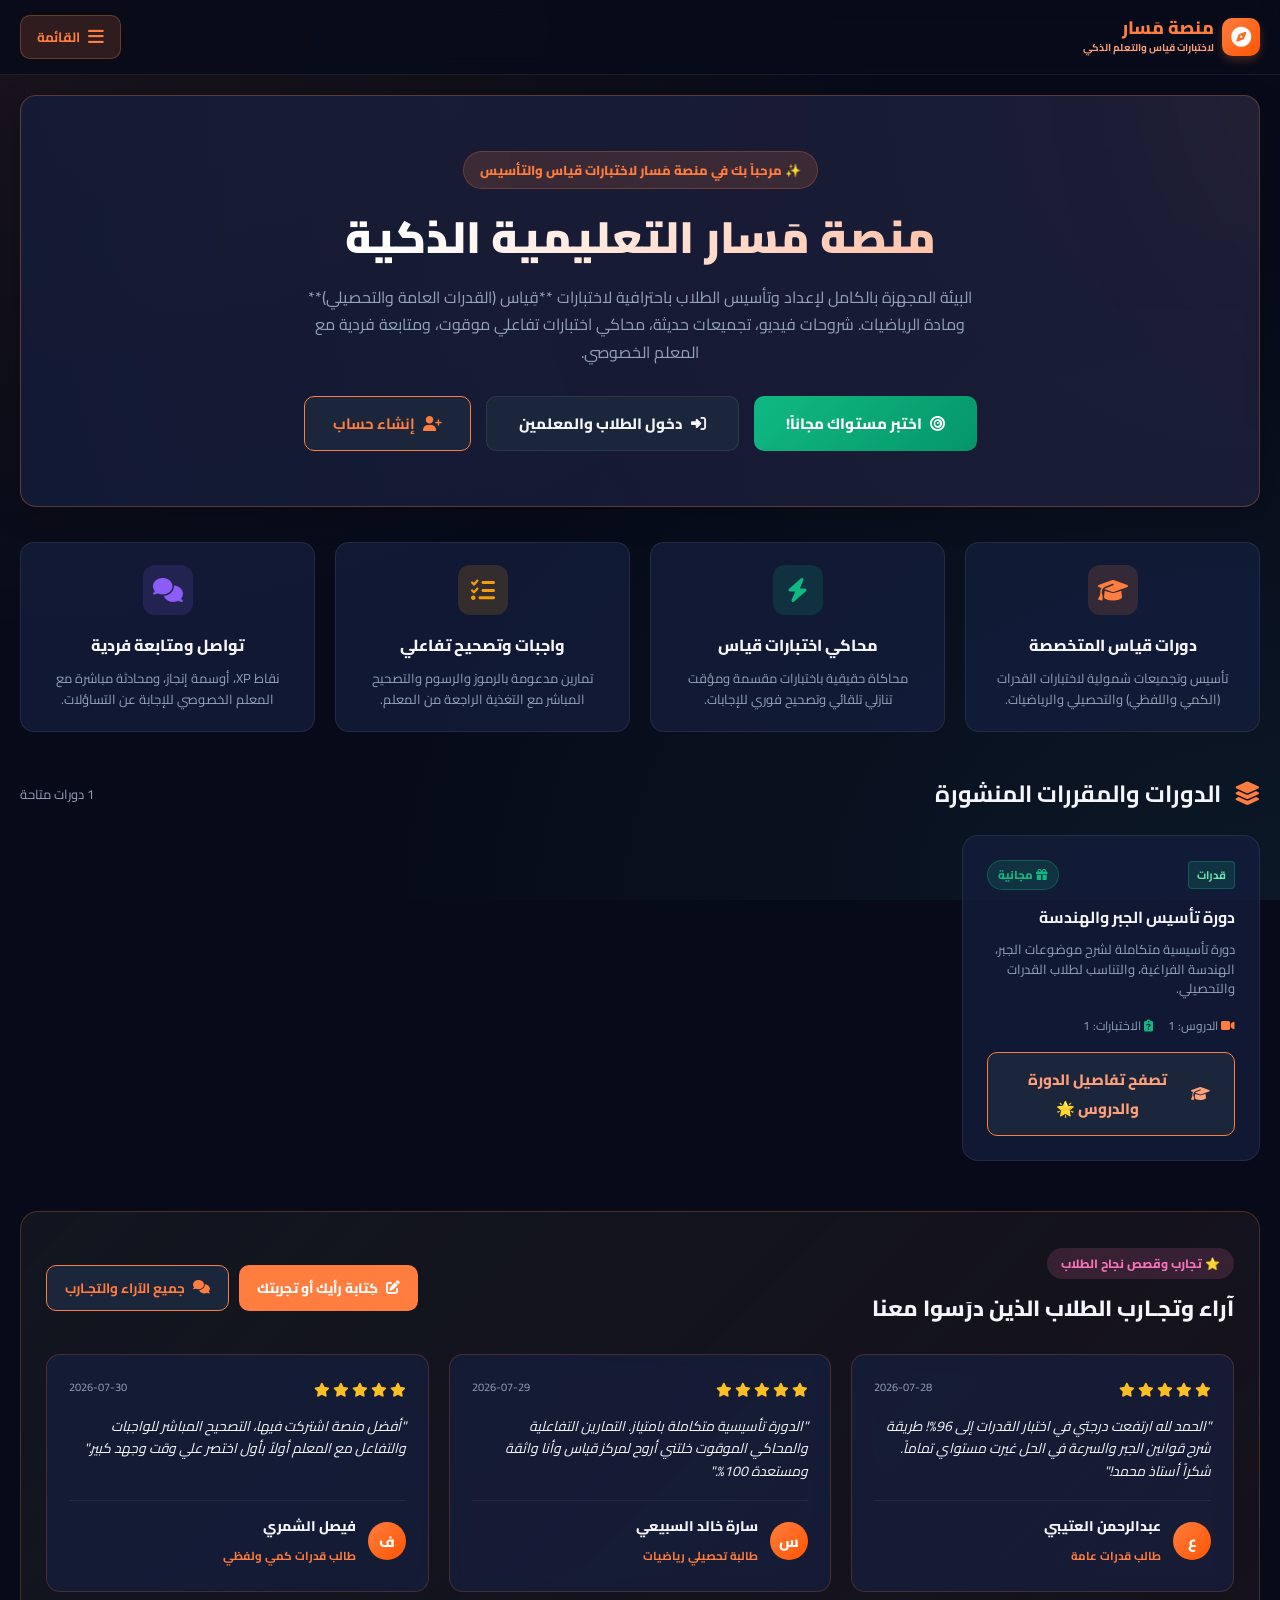
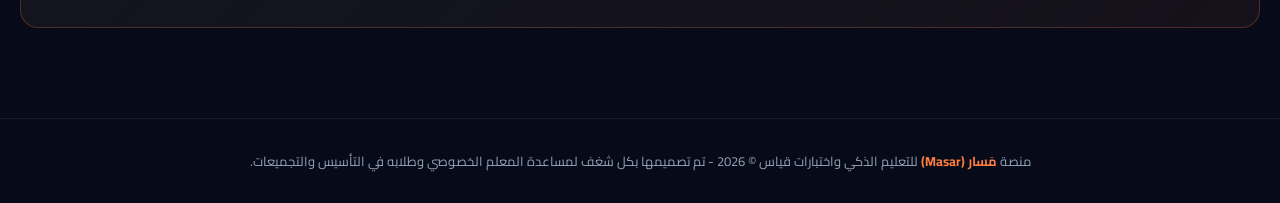
==== 200.html @ 78bc138b "Update 200.html via Masar Deployer" ====
<!DOCTYPE html>
<html lang="ar" dir="rtl">
<head>
    <meta charset="UTF-8">
    <meta name="viewport" content="width=device-width, initial-scale=1.0">
    <title>منصة مسار التعليمية - لوحة تحكم المعلم والطلاب</title>
    <meta http-equiv="Content-Security-Policy" content="upgrade-insecure-requests">
    <meta http-equiv="Cache-Control" content="no-cache, no-store, must-revalidate, max-age=0">
    <meta http-equiv="Pragma" content="no-cache">
    <meta http-equiv="Expires" content="0">
    <script>
        // Automatic HTTPS Redirect
        if (window.location.protocol === 'http:' && !window.location.hostname.includes('localhost') && !window.location.hostname.includes('127.0.0.1')) {
            window.location.href = window.location.href.replace('http:', 'https:');
        }
    </script>
    <script>
        // Automatic Cache-Buster: Forces fresh online build fetch from GitHub
        (function() {
            const CURRENT_BUILD = "v1786725007809";
            const storedBuild = localStorage.getItem('masar_app_build');
            if (storedBuild !== CURRENT_BUILD) {
                localStorage.setItem('masar_app_build', CURRENT_BUILD);
                if ('serviceWorker' in navigator) {
                    navigator.serviceWorker.getRegistrations().then(regs => {
                        regs.forEach(r => r.unregister());
                    });
                }
                if (window.caches && caches.keys) {
                    caches.keys().then(keys => {
                        keys.forEach(key => caches.delete(key));
                    });
                }
            }
        })();
    </script>
    <!-- Font Awesome Icons -->
    <link rel="stylesheet" href="https://cdnjs.cloudflare.com/ajax/libs/font-awesome/6.4.0/css/all.min.css">
    <!-- Supabase JS Client CDN -->
    <script src="https://cdn.jsdelivr.net/npm/@supabase/supabase-js@2"></script>
    <!-- KaTeX Math Rendering CSS & JS -->
    <link rel="stylesheet" href="https://cdn.jsdelivr.net/npm/katex@0.16.8/dist/katex.min.css">
    <script src="https://cdn.jsdelivr.net/npm/katex@0.16.8/dist/katex.min.js"></script>
    <script src="https://cdn.jsdelivr.net/npm/katex@0.16.8/dist/contrib/auto-render.min.js"></script>
    <!-- Main Style Sheet -->
    <link rel="stylesheet" href="style.css?v=v1786725007809">
</head>
<body>

    <!-- Header Navigation (Always visible) -->
    <header id="app-header" class="fade-in" style="display: flex;">
        <div class="nav-container" style="display: flex; justify-content: space-between; align-items: center; width: 100%;">
            <a href="#" class="logo" onclick="event.preventDefault(); showLandingPage();" style="display: flex; align-items: center; gap: 8px;">
                <div class="logo-icon"><i class="fa-solid fa-compass"></i></div>
                <div style="display: flex; flex-direction: column;">
                    <span style="font-size: 18px; font-weight: 800; line-height: 1.2;">منصة مَسار</span>
                    <span style="font-size: 10px; color: var(--text-orange); font-weight: 700;">لاختبارات قياس والتعلم الذكي</span>
                </div>
            </a>
            
            <div class="user-profile-nav" style="display: flex; align-items: center; gap: 10px;">
                <!-- Cloud Status Badge (Hidden by default, visible with ?config=true) -->
                <div id="cloud-status-badge" class="cloud-badge local" style="display: none;" onclick="openModal('cloud-config-modal')" title="اضغط لتهيئة الربط السحابي">
                    <span class="status-dot"></span>
                    <span id="cloud-status-text">وضع محلي</span>
                </div>

                <div id="header-user-badge" class="user-badge student" style="display: none;">
                    <span class="role-dot"></span>
                    <span id="header-user-name">زائر</span>
                </div>
                
                <!-- Cloud settings secret button -->
                <button id="header-cloud-btn" class="btn btn-secondary" style="display: none;" onclick="openModal('cloud-config-modal')" title="إعدادات الربط السحابي">
                    <i class="fa-solid fa-cloud"></i>
                </button>

                <!-- Hamburger Menu Button (3 lines) -->
                <button id="hamburger-menu-btn" class="btn hamburger-btn" onclick="openDrawerMenu()" style="display: flex; align-items: center; gap: 8px; padding: 8px 16px; font-weight: 700; border-radius: 10px; cursor: pointer;">
                    <i class="fa-solid fa-bars" style="font-size: 18px;"></i>
                    <span style="font-size: 13.5px;">القائمة</span>
                </button>
            </div>
        </div>
    </header>

    <main class="container">
        
        <!-- 0. LANDING PAGE VIEW -->
        <section id="landing-view" class="fade-in">
            <!-- Hero Banner -->
            <div class="glass-card hero-section" style="text-align: center; padding: 55px 25px; margin-bottom: 35px; position: relative; overflow: hidden; border-color: rgba(255, 125, 63, 0.3);">
                <div class="hero-badge" style="display: inline-block; background: rgba(255, 125, 63, 0.15); color: var(--accent-orange); padding: 6px 16px; border-radius: 30px; font-weight: 800; font-size: 13px; margin-bottom: 20px; border: 1px solid rgba(255, 125, 63, 0.25);">
                    ✨ مرحباً بك في منصة مَسار لاختبارات قياس والتأسيس
                </div>
                <h1 style="font-size: clamp(28px, 5vw, 44px); font-weight: 900; margin-bottom: 18px; background: linear-gradient(135deg, #FFF 30%, var(--text-orange)); -webkit-background-clip: text; -webkit-text-fill-color: transparent; line-height: 1.3;">
                    منصة مَسار التعليمية الذكية
                </h1>
                <p style="font-size: 16px; color: var(--text-muted); max-width: 680px; margin: 0 auto 30px auto; line-height: 1.7;">
                    البيئة المجهزة بالكامل لإعداد وتأسيس الطلاب باحترافية لاختبارات **قِياس (القدرات العامة والتحصيلي)** ومادة الرياضيات. شروحات فيديو، تجميعات حديثة، محاكي اختبارات تفاعلي موقوت، ومتابعة فردية مع المعلم الخصوصي.
                </p>
                <div id="landing-hero-actions" style="display: flex; gap: 15px; justify-content: center; flex-wrap: wrap;">
                    <button class="btn btn-primary" onclick="startPlacementTestHandler()" style="padding: 12px 32px; font-size: 15px; font-weight: 800; border-radius: 10px; background: linear-gradient(135deg, var(--success), #059669); border-color: #059669;">
                        <i class="fa-solid fa-bullseye"></i> <span id="hero-placement-btn-text">اختبر مستواك مجاناً!</span>
                    </button>
                    <button class="btn btn-secondary" onclick="handleHeroPrimaryAction()" style="padding: 12px 32px; font-size: 15px; font-weight: 800; border-radius: 10px;">
                        <i class="fa-solid fa-right-to-bracket"></i> <span id="hero-primary-btn-text">دخول الطلاب والمعلمين</span>
                    </button>
                    <button class="btn btn-secondary" onclick="openModal('student-register-modal')" style="padding: 12px 28px; font-size: 15px; font-weight: 700; border-color: var(--accent-orange); color: var(--accent-orange); border-radius: 10px;">
                        <i class="fa-solid fa-user-plus"></i> إنشاء حساب
                    </button>
                </div>
            </div>

            <!-- Platform Highlights / Why Masar -->
            <div style="display: grid; grid-template-columns: repeat(auto-fit, minmax(240px, 1fr)); gap: 20px; margin-bottom: 40px;">
                <div class="glass-card feature-card" style="padding: 22px; text-align: center; border-radius: 14px;">
                    <div style="width: 50px; height: 50px; border-radius: 12px; background: rgba(255, 125, 63, 0.15); color: var(--accent-orange); display: flex; align-items: center; justify-content: center; font-size: 24px; margin: 0 auto 15px auto;">
                        <i class="fa-solid fa-graduation-cap"></i>
                    </div>
                    <h4 style="font-size: 16px; font-weight: 800; margin-bottom: 8px; color: var(--text-main);">دورات قياس المتخصصة</h4>
                    <p style="font-size: 13px; color: var(--text-muted); line-height: 1.6;">تأسيس وتجميعات شمولية لاختبارات القدرات (الكمي واللفظي) والتحصيلي والرياضيات.</p>
                </div>

                <div class="glass-card feature-card" style="padding: 22px; text-align: center; border-radius: 14px;">
                    <div style="width: 50px; height: 50px; border-radius: 12px; background: rgba(16, 185, 129, 0.15); color: var(--success); display: flex; align-items: center; justify-content: center; font-size: 24px; margin: 0 auto 15px auto;">
                        <i class="fa-solid fa-bolt"></i>
                    </div>
                    <h4 style="font-size: 16px; font-weight: 800; margin-bottom: 8px; color: var(--text-main);">محاكي اختبارات قياس</h4>
                    <p style="font-size: 13px; color: var(--text-muted); line-height: 1.6;">محاكاة حقيقية باختبارات مقسمة ومؤقت تنازلي تلقائي وتصحيح فوري للإجابات.</p>
                </div>

                <div class="glass-card feature-card" style="padding: 22px; text-align: center; border-radius: 14px;">
                    <div style="width: 50px; height: 50px; border-radius: 12px; background: rgba(245, 158, 11, 0.15); color: var(--warning); display: flex; align-items: center; justify-content: center; font-size: 24px; margin: 0 auto 15px auto;">
                        <i class="fa-solid fa-list-check"></i>
                    </div>
                    <h4 style="font-size: 16px; font-weight: 800; margin-bottom: 8px; color: var(--text-main);">واجبات وتصحيح تفاعلي</h4>
                    <p style="font-size: 13px; color: var(--text-muted); line-height: 1.6;">تمارين مدعومة بالرموز والرسوم والتصحيح المباشر مع التغذية الراجعة من المعلم.</p>
                </div>

                <div class="glass-card feature-card" style="padding: 22px; text-align: center; border-radius: 14px;">
                    <div style="width: 50px; height: 50px; border-radius: 12px; background: rgba(139, 92, 246, 0.15); color: var(--purple-xp); display: flex; align-items: center; justify-content: center; font-size: 24px; margin: 0 auto 15px auto;">
                        <i class="fa-solid fa-comments"></i>
                    </div>
                    <h4 style="font-size: 16px; font-weight: 800; margin-bottom: 8px; color: var(--text-main);">تواصل ومتابعة فردية</h4>
                    <p style="font-size: 13px; color: var(--text-muted); line-height: 1.6;">نقاط XP، أوسمة إنجاز، ومحادثة مباشرة مع المعلم الخصوصي للإجابة عن التساؤلات.</p>
                </div>
            </div>

            <!-- Courses Catalog Heading -->
            <div class="section-title" style="margin-bottom: 20px;">
                <h3><i class="fa-solid fa-layer-group" style="color: var(--accent-orange); margin-left: 8px;"></i> الدورات والمقررات المنشورة</h3>
                <span id="landing-courses-count" style="font-size: 13px; color: var(--text-muted);">0 دورات متاحة</span>
            </div>

            <!-- Courses Grid -->
            <div class="students-grid" id="landing-courses-grid" style="margin-bottom: 40px;">
                <!-- Populated dynamically by JS -->
            </div>

            <!-- Student Reviews / Testimonials Section on Landing Page -->
            <div id="landing-testimonials-section" style="margin-top: 50px; margin-bottom: 30px;">
                <div class="glass-card" style="padding: 35px 25px; border-radius: 18px; border-color: rgba(255, 125, 63, 0.25); background: linear-gradient(135deg, rgba(20, 24, 33, 0.85), rgba(255, 125, 63, 0.06));">
                    <div style="display: flex; justify-content: space-between; align-items: center; flex-wrap: wrap; gap: 15px; margin-bottom: 25px;">
                        <div>
                            <span class="hero-badge" style="display: inline-block; background: rgba(244, 114, 182, 0.15); color: #F472B6; padding: 4px 14px; border-radius: 20px; font-size: 12px; font-weight: 800; margin-bottom: 8px;">
                                ⭐ تجارب وقصص نجاح الطلاب
                            </span>
                            <h3 style="font-size: 22px; font-weight: 800; color: var(--text-main); margin: 0;">آراء وتجـارب الطلاب الذين درَسوا معنا</h3>
                        </div>
                        <div style="display: flex; gap: 10px; flex-wrap: wrap;">
                            <button class="btn btn-primary" onclick="openAddTestimonialModal()" style="padding: 9px 18px; font-size: 13.5px; font-weight: 800; border-radius: 10px;">
                                <i class="fa-solid fa-pen-to-square"></i> كِتابة رأيك أو تجربتك
                            </button>
                            <button class="btn btn-secondary" onclick="showTestimonialsView()" style="padding: 9px 18px; font-size: 13.5px; font-weight: 700; border-color: var(--accent-orange); color: var(--accent-orange); border-radius: 10px;">
                                <i class="fa-solid fa-comments"></i> جميع الآراء والتجـارب
                            </button>
                        </div>
                    </div>

                    <!-- Reviews Grid -->
                    <div id="landing-testimonials-grid" style="display: grid; grid-template-columns: repeat(auto-fit, minmax(280px, 1fr)); gap: 20px;">
                        <!-- Populated dynamically by JS -->
                    </div>
                </div>
            </div>
        </section>

        <!-- TESTIMONIALS FULL PAGE VIEW -->
        <section id="testimonials-page-view" class="fade-in" style="display: none;">
            <div class="glass-card" style="padding: 30px; margin-bottom: 25px; border-color: rgba(255, 125, 63, 0.3);">
                <div style="display: flex; justify-content: space-between; align-items: center; flex-wrap: wrap; gap: 15px; margin-bottom: 20px;">
                    <div>
                        <button class="btn btn-secondary" onclick="showLandingPage()" style="margin-bottom: 12px; padding: 6px 14px; font-size: 13px;">
                            <i class="fa-solid fa-arrow-right"></i> العودة للرئيسية
                        </button>
                        <h2 style="font-size: 24px; font-weight: 900; color: var(--text-main); margin-bottom: 6px;">
                            <i class="fa-solid fa-comments" style="color: var(--accent-orange); margin-left: 8px;"></i> آراء وتجارب طلاب منصة مَسار
                        </h2>
                        <p style="font-size: 14px; color: var(--text-muted); margin: 0;">تقييمات وآراء حقيقية من الطلاب الذين أعدّوا وتأسسوا لاختبارات قياس والرياضيات معنا.</p>
                    </div>
                    <div>
                        <button class="btn btn-primary" onclick="openAddTestimonialModal()" style="padding: 11px 22px; font-size: 14px; font-weight: 800; border-radius: 10px;">
                            <i class="fa-solid fa-plus-circle"></i> أضف رأيك وتجربتك الآن
                        </button>
                    </div>
                </div>

                <!-- Stats Summary & Search Bar -->
                <div style="display: flex; justify-content: space-between; align-items: center; flex-wrap: wrap; gap: 15px; background: rgba(255,255,255,0.03); padding: 15px 20px; border-radius: 12px; border: 1px solid var(--border-color);">
                    <div style="display: flex; align-items: center; gap: 15px;">
                        <div style="font-size: 28px; font-weight: 900; color: #FBBF24; display: flex; align-items: center; gap: 6px;">
                            <span>5.0</span> <i class="fa-solid fa-star" style="font-size: 22px;"></i>
                        </div>
                        <div style="font-size: 13px; color: var(--text-muted);">
                            <span id="testimonials-total-count" style="font-weight: 800; color: var(--text-main);">0</span> تقييمات معتمدة من الطلاب
                        </div>
                    </div>
                    <div style="min-width: 250px;">
                        <input type="text" id="testimonials-search-input" class="form-control" placeholder="🔍 ابحث في آراء الطلاب..." oninput="filterTestimonials(this.value)" style="margin: 0;">
                    </div>
                </div>
            </div>

            <!-- Full Reviews Grid -->
            <div id="full-testimonials-grid" style="display: grid; grid-template-columns: repeat(auto-fit, minmax(300px, 1fr)); gap: 20px; margin-bottom: 40px;">
                <!-- Populated dynamically by JS -->
            </div>
        </section>

        <!-- 1. LOGIN VIEW -->
        <section id="login-view" class="login-wrapper fade-in" style="display: none;">
            <div class="glass-card login-card">
                <!-- Secret Cloud settings button (hidden by default) -->
                <div id="cloud-config-btn-container" style="position: absolute; left: 15px; top: 15px; display: none;">
                    <button class="btn btn-secondary" style="padding: 8px; border-radius: 50%; min-width: 38px; height: 38px;" onclick="openModal('cloud-config-modal')" title="إعدادات السحابة">
                        <i class="fa-solid fa-cloud-bolt" style="font-size: 16px;"></i>
                    </button>
                </div>

                <!-- Back button to Landing page -->
                <div style="position: absolute; right: 15px; top: 15px;">
                    <button class="btn btn-secondary" style="padding: 6px 12px; font-size: 12.5px;" onclick="showLandingPage()">
                        <i class="fa-solid fa-arrow-right"></i> الرئيسية
                    </button>
                </div>

                <div class="login-header" style="margin-top: 25px;">
                    <div class="logo" style="justify-content: center; margin-bottom: 15px;">
                        <div class="logo-icon" style="width: 50px; height: 50px; font-size: 26px; background: linear-gradient(135deg, var(--accent-orange), #FF5500);"><i class="fa-solid fa-compass"></i></div>
                        <span style="font-size: 32px;">مَسار</span>
                    </div>
                    <h1>تسجيل الدخول للمنصة</h1>
                    <p>أدخل بيانات حسابك للمتابعة والتعلم</p>
                </div>
                
                <div class="role-selector">
                    <div id="role-teacher" class="role-option active" onclick="selectLoginRole('teacher')">
                        <i class="fa-solid fa-chalkboard-user"></i>
                        <span>معلم</span>
                    </div>
                    <div id="role-student" class="role-option" onclick="selectLoginRole('student')">
                        <i class="fa-solid fa-user-graduate"></i>
                        <span>طالب</span>
                    </div>
                </div>
                
                <form id="login-form" onsubmit="handleLogin(event)">
                    <!-- Student Login inputs -->
                    <div id="student-login-inputs" style="display: none;">
                        <div class="form-group">
                            <label for="student-username-input">اسم المستخدم (بالإنجليزي):</label>
                            <input type="text" id="student-username-input" placeholder="مثال: mohammed" text-align="left" dir="ltr" style="direction: ltr; text-align: left;">
                        </div>
                        <div class="form-group">
                            <label for="student-pwd-input">كلمة المرور:</label>
                            <input type="password" id="student-pwd-input" placeholder="أدخل كلمة مرور الطالب">
                        </div>
                    </div>
                    
                    <!-- Teacher Login inputs -->
                    <div id="teacher-login-inputs">
                        <div class="form-group">
                            <label for="teacher-username-input">اسم مستخدم المعلم:</label>
                            <input type="text" id="teacher-username-input" placeholder="مثال: teacher" dir="ltr" style="direction: ltr; text-align: left;">
                        </div>
                        <div class="form-group">
                            <label for="teacher-pwd-input">كلمة المرور:</label>
                            <input type="password" id="teacher-pwd-input" placeholder="أدخل كلمة المرور">
                        </div>
                    </div>
                    
                    <button type="submit" class="btn btn-primary" style="width: 100%; margin-top: 10px;">
                        <span>تسجيل الدخول</span>
                        <i class="fa-solid fa-arrow-left"></i>
                    </button>
                </form>

                <div style="text-align: center; margin-top: 15px; font-size: 13.5px; color: var(--text-muted);">
                    ليس لديك حساب طالب؟ 
                    <a href="#" onclick="event.preventDefault(); openModal('student-register-modal')" style="color: var(--text-orange); font-weight: 700; text-decoration: underline;">سجل حساباً جديداً الآن</a>
                </div>
                
                <!-- Secret Cloud Sync Setup Button (hidden by default) -->
                <div id="cloud-sync-setup-container" style="text-align: center; margin-top: 16px; border-top: 1px dashed var(--border-color); padding-top: 16px; display: none;">
                    <button type="button" class="btn btn-secondary" style="width: 100%; border-color: var(--accent-orange); color: var(--accent-orange); font-weight: 700; gap: 8px;" onclick="openModal('cloud-config-modal')">
                        <i class="fa-solid fa-cloud-bolt"></i>
                        <span id="login-cloud-indicator">تفعيل الربط السحابي (مزامنة الأجهزة)</span>
                    </button>
                </div>
            </div>
        </section>

        <!-- 2. TEACHER DASHBOARD VIEW -->
        <section id="teacher-view" class="fade-in" style="display: none;">
            <div class="stats-row">
                <div class="stat-card">
                    <div class="stat-icon"><i class="fa-solid fa-users"></i></div>
                    <div class="stat-info">
                        <h4>الطلاب المشتركين</h4>
                        <div class="value" id="t-stat-students">0</div>
                    </div>
                </div>
                <div class="stat-card">
                    <div class="stat-icon"><i class="fa-solid fa-clock-rotate-left"></i></div>
                    <div class="stat-info">
                        <h4>بانتظار التصحيح</h4>
                        <div class="value" id="t-stat-pending" style="color: var(--warning);">0</div>
                    </div>
                </div>
                <div class="stat-card">
                    <div class="stat-icon"><i class="fa-solid fa-graduation-cap"></i></div>
                    <div class="stat-info">
                        <h4>الدورات الحالية</h4>
                        <div class="value" id="t-stat-courses">0</div>
                    </div>
                </div>
            </div>
            
            <div class="tabs-and-content">
                <div class="tabs">
                    <button class="tab-btn active" onclick="switchTab('teacher', 't-assignments-tab', this)">
                        <i class="fa-solid fa-list-check"></i> الواجبات المضافة
                    </button>
                    <button class="tab-btn" onclick="switchTab('teacher', 't-submissions-tab', this)">
                        <i class="fa-solid fa-pen-nib"></i> تسليمات الطلاب 
                        <span id="t-submission-badge" style="background: var(--warning); color: #000; font-size: 11px; padding: 2px 6px; border-radius: 10px; margin-right: 4px; font-weight: 800; display: none;">0</span>
                    </button>
                    <button class="tab-btn" onclick="switchTab('teacher', 't-students-tab', this)">
                        <i class="fa-solid fa-users-gear"></i> تقارير الطلاب والتقدم
                    </button>
                    <button class="tab-btn" onclick="switchTab('teacher', 't-courses-tab', this)">
                        <i class="fa-solid fa-photo-film"></i> إدارة المقررات والدورات
                    </button>
                    <button class="tab-btn" onclick="switchTab('teacher', 't-simulators-tab', this)">
                        <i class="fa-solid fa-bolt"></i> إدارة اختبارات المحاكاة
                    </button>
                    <button class="tab-btn" onclick="switchTab('teacher', 't-placements-tab', this)">
                        <i class="fa-solid fa-crosshairs" style="color: var(--success);"></i> إدارة تحديد المستوى
                    </button>
                    <button class="tab-btn" onclick="switchTab('teacher', 't-simulators-results-tab', this)">
                        <i class="fa-solid fa-chart-bar" style="color: #10B981;"></i> نتائج المحاكاة
                    </button>
                    <button class="tab-btn" onclick="switchTab('teacher', 't-account-tab', this)">
                        <i class="fa-solid fa-user-lock"></i> إدارة الحساب والمعلمين
                    </button>
                    <button class="tab-btn" onclick="switchTab('teacher', 't-chat-tab', this)">
                        <i class="fa-solid fa-comments"></i> دردشة الطلاب
                    </button>
                </div>
                
                <div class="dashboard-grid">
                    <!-- Main Area -->
                    <div class="glass-card" style="min-height: 500px;">
                        
                        <!-- Tab 1: Teacher Assignments -->
                        <div id="t-assignments-tab" class="tab-content active">
                            <div class="section-title" style="flex-wrap: wrap; gap: 10px;">
                                <h3>الواجبات الحالية</h3>
                                <div style="display: flex; align-items: center; gap: 10px;">
                                    <span id="t-assignments-count">0 واجبات</span>
                                    <button class="btn btn-primary" style="padding: 8px 16px; font-size: 13px;" onclick="showCreateAssignmentView()">
                                        <i class="fa-solid fa-plus"></i> إضافة واجب جديد ➕
                                    </button>
                                </div>
                            </div>
                            <div class="list-container" id="t-assignments-list">
                                <!-- Populated by JavaScript -->
                            </div>
                        </div>
                        
                        <!-- Tab 2: Submissions for Review -->
                        <div id="t-submissions-tab" class="tab-content">
                            <div class="section-title">
                                <h3>الواجبات المرسلة بانتظار تصحيحك</h3>
                            </div>
                            <div class="submissions-list" id="t-submissions-list">
                                <!-- Populated by JavaScript -->
                            </div>
                        </div>
                        
                        <!-- Tab 3: Students Progress and Reports -->
                        <div id="t-students-tab" class="tab-content">
                            <div class="section-title" style="flex-wrap: wrap; gap: 10px;">
                                <h3>ملفات الطلاب المسجلين وصلاحيات التحكم</h3>
                                <button type="button" class="btn btn-secondary" onclick="resetAllStudentsXP()" style="padding: 8px 16px; font-size: 12.5px; border-color: rgba(239, 68, 68, 0.4); color: var(--danger); font-weight: 800;" title="تصفير نقاط XP لجميع الطلاب لبدء المسابقة والفعالية الشهرية الجديدة">
                                    <i class="fa-solid fa-rotate-left"></i> تصفير نقاط (XP) الطلاب الشهري 🔄
                                </button>
                            </div>
                            <div class="students-grid" id="t-students-list">
                                <!-- Populated by JavaScript -->
                            </div>
                        </div>

                        <!-- Tab 4: Courses & Content -->
                        <div id="t-courses-tab" class="tab-content">
                            <div class="section-title" style="flex-wrap: wrap; gap: 10px;">
                                <h3>إدارة المقررات ودورات الفيديو التعليمية</h3>
                                <button class="btn btn-primary" style="padding: 8px 16px; font-size: 13px;" onclick="showCreateCourseView()">
                                    <i class="fa-solid fa-folder-plus"></i> إنشاء دورة جديدة ➕
                                </button>
                            </div>
                            <div class="students-grid" id="t-courses-list" style="margin-top: 15px;">
                                <!-- Populated by JavaScript -->
                            </div>
                        </div>

                        <!-- Tab 4.5: Simulators Management -->
                        <div id="t-simulators-tab" class="tab-content">
                            <div class="section-title" style="flex-wrap: wrap; gap: 10px;">
                                <h3>إدارة اختبارات محاكي القدرات والتحصيلي</h3>
                                <button class="btn btn-primary" style="padding: 8px 16px; font-size: 13px;" onclick="showCreateSimulatorView()">
                                    <i class="fa-solid fa-plus"></i> إضافة محاكي جديد ➕
                                </button>
                            </div>
                            <div class="students-grid" id="t-simulators-list" style="margin-top: 15px;">
                                <!-- Populated by JavaScript -->
                            </div>
                        </div>

                        <!-- Tab 4.5.1: Placement Tests Management -->
                        <div id="t-placements-tab" class="tab-content">
                            <div class="section-title" style="flex-wrap: wrap; gap: 10px;">
                                <h3><i class="fa-solid fa-crosshairs" style="color: var(--success); margin-left: 8px;"></i>إدارة اختبارات تحديد المستوى</h3>
                                <button class="btn btn-primary" style="padding: 8px 16px; font-size: 13px; background: linear-gradient(135deg, var(--success), #059669); border-color: #059669;" onclick="showCreateSimulatorView()">
                                    <i class="fa-solid fa-plus"></i> إضافة اختبار تحديد مستوى 🎯
                                </button>
                            </div>
                            <div class="students-grid" id="t-placements-list" style="margin-top: 15px;">
                                <!-- Populated by JavaScript -->
                            </div>
                        </div>

                        <!-- Tab 4.6: Simulators Results -->
                        <div id="t-simulators-results-tab" class="tab-content">
                            <div class="section-title" style="flex-wrap: wrap; gap: 10px;">
                                <h3><i class="fa-solid fa-chart-bar" style="color: #10B981; margin-left: 8px;"></i>نتائج اختبارات المحاكاة (السرية)</h3>
                            </div>
                            <p style="font-size: 13px; color: var(--text-muted); margin-bottom: 20px;">
                                هذه النتائج تسجل بصمت ليتمكن المعلم من متابعة مستويات الطلاب قبل الاختبارات الفعلية. (تُعرض أعلى درجة تم الحصول عليها)
                            </p>
                            
                            <div style="background: rgba(0,0,0,0.15); border: 1px solid var(--border-color); border-radius: 12px; overflow: hidden;">
                                <table style="width: 100%; text-align: right; border-collapse: collapse; min-width: 600px;">
                                    <thead style="background: rgba(255,255,255,0.05);">
                                        <tr>
                                            <th style="padding: 15px; border-bottom: 1px solid var(--border-color); color: var(--text-muted); font-size: 13px;">اسم الطالب</th>
                                            <th style="padding: 15px; border-bottom: 1px solid var(--border-color); color: var(--text-muted); font-size: 13px;">اسم المحاكي</th>
                                            <th style="padding: 15px; border-bottom: 1px solid var(--border-color); color: var(--text-muted); font-size: 13px;">النتيجة (%)</th>
                                            <th style="padding: 15px; border-bottom: 1px solid var(--border-color); color: var(--text-muted); font-size: 13px;">النقاط (XP)</th>
                                            <th style="padding: 15px; border-bottom: 1px solid var(--border-color); color: var(--text-muted); font-size: 13px;">تاريخ آخر محاولة</th>
                                        </tr>
                                    </thead>
                                    <tbody id="t-simulators-results-table-body">
                                        <!-- Populated by JavaScript -->
                                    </tbody>
                                </table>
                            </div>
                        </div>

                        <!-- Tab 5: Account & Teachers Settings -->
                        <div id="t-account-tab" class="tab-content">
                            <div class="dashboard-grid" style="grid-template-columns: 1fr 1fr; margin-top: 0; gap: 20px;">
                                <div>
                                    <h4 style="margin-bottom: 15px; display: flex; align-items: center; gap: 8px;"><i class="fa-solid fa-key" style="color: var(--accent-orange);"></i> تغيير كلمة المرور الخاصة بك</h4>
                                    <form id="change-password-form" onsubmit="handleChangePassword(event)">
                                        <div class="form-group">
                                            <label for="pwd-old">كلمة المرور الحالية:</label>
                                            <input type="password" id="pwd-old" required placeholder="أدخل كلمة مرورك الحالية">
                                        </div>
                                        <div class="form-group">
                                            <label for="pwd-new">كلمة المرور الجديدة:</label>
                                            <input type="password" id="pwd-new" required placeholder="لا تقل عن 6 أحرف/أرقام">
                                        </div>
                                        <div class="form-group">
                                            <label for="pwd-confirm">تأكيد كلمة المرور الجديدة:</label>
                                            <input type="password" id="pwd-confirm" required placeholder="أعد إدخال الباسورد الجديد">
                                        </div>
                                        <button type="submit" class="btn btn-primary" style="width: 100%;">تحديث كلمة المرور</button>
                                    </form>
                                </div>
                                
                                <div>
                                    <h4 style="margin-bottom: 15px; display: flex; align-items: center; gap: 8px;"><i class="fa-solid fa-user-shield" style="color: var(--accent-orange);"></i> تسجيل معلم أو مشرف جديد</h4>
                                    <form id="create-teacher-form" onsubmit="handleCreateTeacher(event)" style="margin-bottom: 20px;">
                                        <div class="form-group">
                                            <label for="teacher-new-name">الاسم الكامل:</label>
                                            <input type="text" id="teacher-new-name" required placeholder="مثال: أ. أحمد الغامدي">
                                        </div>
                                        <div class="form-group">
                                            <label for="teacher-new-username">اسم المستخدم (بالإنجليزي):</label>
                                            <input type="text" id="teacher-new-username" required placeholder="مثال: ahmed" dir="ltr" style="direction: ltr; text-align: left;">
                                        </div>
                                        <div class="form-group">
                                            <label for="teacher-new-pwd">كلمة المرور:</label>
                                            <input type="text" id="teacher-new-pwd" required placeholder="مثال: pwd7766">
                                        </div>
                                        <div class="form-group">
                                            <label for="teacher-new-role">الصلاحية والرتبة الإدارية:</label>
                                            <select id="teacher-new-role" style="padding: 10px; border-radius: 8px;">
                                                <option value="teacher">معلم (كامل الصلاحيات)</option>
                                                <option value="supervisor">مشرف (إضافة وتصحيح واجبات وإدارة طلاب فقط)</option>
                                            </select>
                                        </div>
                                        <button type="submit" class="btn btn-secondary" style="width: 100%; border-color: var(--accent-orange); color: var(--accent-orange);">إنشاء حساب (معلم / مشرف)</button>
                                    </form>

                                    <h4 style="font-size: 14px; margin-bottom: 10px; color: var(--text-muted);"><i class="fa-solid fa-users"></i> قائمة المعلمين المشتركين بالمنصة:</h4>
                                    <div class="submissions-list" id="t-teachers-list" style="max-height: 200px; overflow-y: auto;">
                                        <!-- Populated dynamically -->
                                    </div>
                                </div>
                            </div>
                        </div>
                        
                        <!-- Tab 6: Teacher Chat with Students -->
                        <div id="t-chat-tab" class="tab-content">
                            <div class="section-title">
                                <h3>صندوق دردشة وأسئلة الطلاب 💬</h3>
                            </div>
                            
                            <div class="form-group" style="margin-bottom: 15px;">
                                <label for="t-chat-student-select">اختر الطالب لعرض محادثته والرد عليه:</label>
                                <select id="t-chat-student-select" onchange="renderTeacherChatHistory()" style="padding: 10px; border-radius: 8px;">
                                    <!-- Populated dynamically with students list -->
                                </select>
                            </div>
                            
                            <!-- Chat History Area -->
                            <div id="t-chat-history" style="height: 300px; overflow-y: auto; background: rgba(0,0,0,0.2); border: 1px solid var(--border-color); border-radius: 8px; padding: 15px; margin-bottom: 15px; display: flex; flex-direction: column; gap: 10px;">
                                <!-- Messages rendered here -->
                            </div>
                            
                            <form id="t-chat-send-form" onsubmit="handleSendTeacherMessage(event)" style="display: flex; gap: 10px;">
                                <input type="text" id="t-chat-input" required placeholder="اكتب ردك هنا..." style="flex-grow: 1;">
                                <button type="submit" class="btn btn-primary"><i class="fa-solid fa-paper-plane"></i> إرسال الرد</button>
                            </form>
                        </div>

                    </div>
                    
                    <!-- Sidebar Area: Forms & Helpers -->
                    <div class="list-container">

                        <!-- Form 2: Register New Student -->
                        <div class="glass-card">
                            <h3 style="margin-bottom: 20px; border-bottom: 1px solid var(--border-color); padding-bottom: 10px; display: flex; align-items: center; gap: 8px;">
                                <i class="fa-solid fa-user-plus" style="color: var(--accent-orange);"></i>
                                تسجيل طالب يدوي
                            </h3>
                            
                            <form id="create-student-form" onsubmit="handleCreateStudent(event)">
                                <div class="form-group">
                                    <label for="student-new-name">اسم الطالب:</label>
                                    <input type="text" id="student-new-name" required placeholder="مثال: منير الأحمد">
                                </div>
                                
                                <div class="form-group">
                                    <label for="student-new-username">اسم المستخدم (بالإنجليزي):</label>
                                    <input type="text" id="student-new-username" required placeholder="مثال: muneer" dir="ltr" style="direction: ltr; text-align: left;">
                                </div>
                                
                                <div class="form-group">
                                    <label for="student-new-pwd">كلمة المرور:</label>
                                    <input type="text" id="student-new-pwd" required placeholder="مثال: 778899">
                                </div>
                                
                                <button type="submit" class="btn btn-secondary" style="width: 100%; border-color: var(--accent-orange); color: var(--accent-orange); margin-top: 10px;">
                                    <i class="fa-solid fa-user-check"></i>
                                    <span>إنشاء حساب الطالب</span>
                                </button>
                            </form>
                        </div>

                        <!-- Math Symbol Guide Helper -->
                        <div class="glass-card" style="background: rgba(255, 125, 63, 0.03); border-color: rgba(255, 125, 63, 0.15);">
                            <h4 style="font-size: 13.5px; color: var(--accent-orange); margin-bottom: 8px;"><i class="fa-solid fa-calculator"></i> دليل كتابة الرموز والرياضيات العربية</h4>
                            <p style="font-size: 12px; color: var(--text-muted); line-height: 1.5; margin-bottom: 8px;">
                                اكتب الرموز الرياضية العربية والهندية بين علامتي دولار <code>$</code> لتظهر بشكل رياضي منسق:
                            </p>
                            <table style="width: 100%; font-size: 12px; text-align: right; border-collapse: collapse;">
                                <tr style="border-bottom: 1px solid rgba(255,255,255,0.05);">
                                    <th style="padding: 4px; color: var(--text-muted);">الكتابة المقترحة</th>
                                    <th style="padding: 4px; color: var(--text-muted);">الشكل الناتج</th>
                                </tr>
                                <tr>
                                    <td style="padding: 4px; font-family: monospace;">$س^٢$</td>
                                    <td style="padding: 4px; color: var(--text-orange);">$س^٢$</td>
                                </tr>
                                <tr>
                                    <td style="padding: 4px; font-family: monospace;">$\sqrt{ص}$</td>
                                    <td style="padding: 4px; color: var(--text-orange);">$\sqrt{ص}$</td>
                                </tr>
                                <tr>
                                    <td style="padding: 4px; font-family: monospace;">$\frac{١}{٣}$</td>
                                    <td style="padding: 4px; color: var(--text-orange);">$\frac{١}{٣}$</td>
                                </tr>
                                <tr>
                                    <td style="padding: 4px; font-family: monospace;">$٢س + ٥ = ١٥$</td>
                                    <td style="padding: 4px; color: var(--text-orange);">$٢س + ٥ = ١٥$</td>
                                </tr>
                            </table>
                        </div>
                    </div>
                </div>
            </div>
        </section>

        <!-- 2.5 DEDICATED CREATE VIEWS FOR EASY TABLET/MOBILE/LAPTOP USE -->

        <!-- PAGE A: CREATE ASSIGNMENT PAGE -->
        <section id="create-assignment-page-view" class="fade-in" style="display: none;">
            <div class="container" style="max-width: 800px; padding: 25px 15px;">
                <div style="display: flex; justify-content: space-between; align-items: center; margin-bottom: 25px; border-bottom: 1px solid var(--border-color); padding-bottom: 15px; flex-wrap: wrap; gap: 15px;">
                    <div style="display: flex; align-items: center; gap: 12px;">
                        <div class="logo-icon" style="width: 44px; height: 44px; font-size: 22px; background: linear-gradient(135deg, var(--accent-orange), #FF5500);"><i class="fa-solid fa-file-pen"></i></div>
                        <div>
                            <h2 style="font-size: 20px; font-weight: 800; color: var(--text-main);">إنشاء ونشر واجب جديد</h2>
                            <p style="font-size: 13px; color: var(--text-muted); margin-top: 2px;">أدخل بيانات الواجب وحدد الطلاب المستهدفين للحل</p>
                        </div>
                    </div>
                    <button class="btn btn-secondary" style="padding: 8px 16px; font-size: 13px;" onclick="showTeacherSection('t-assignments-tab')">
                        <i class="fa-solid fa-arrow-right"></i> العودة للواجبات
                    </button>
                </div>

                <div class="glass-card" style="padding: 25px;">
                    <form id="create-assignment-form" onsubmit="handleCreateAssignment(event)">
                        <div class="form-group">
                            <label for="assign-title" style="font-weight: 700;">عنوان الواجب:</label>
                            <input type="text" id="assign-title" required placeholder="مثال: واجب المتتابعات الحسابية والقدرات" style="padding: 12px; font-size: 14px;">
                        </div>
                        
                        <div class="form-group">
                            <label for="assign-desc" style="font-weight: 700;">تفاصيل الأسئلة والتعليمات (يدعم $ للرموز والرياضيات):</label>
                            <textarea id="assign-desc" rows="5" required placeholder="اكتب أسئلة الواجب هنا، مثال: أوجد قيمة $س$ إذا كان $٢س + ٤ = ١٠$" style="padding: 12px; font-size: 14px; line-height: 1.6;"></textarea>
                        </div>
                        
                        <div style="display: grid; grid-template-columns: 1fr 1fr; gap: 15px;">
                            <div class="form-group">
                                <label for="assign-subject" style="font-weight: 700;">المادة والتخصص:</label>
                                <select id="assign-subject" style="padding: 12px; font-size: 14px;">
                                    <option value="math">رياضيات</option>
                                    <option value="qudrat">قدرات كمي ولفظي</option>
                                    <option value="tahsili">تحصيلي علمي</option>
                                </select>
                            </div>
                            <div class="form-group">
                                <label for="assign-points" style="font-weight: 700;">النقاط المكافئة (XP):</label>
                                <input type="number" id="assign-points" required value="50" min="1" style="padding: 12px; font-size: 14px;">
                            </div>
                        </div>

                        <div style="display: grid; grid-template-columns: 1fr 1fr; gap: 15px;">
                            <div class="form-group">
                                <label for="assign-duedate" style="font-weight: 700;">آخر موعد للتسليم:</label>
                                <input type="date" id="assign-duedate" required style="padding: 12px; font-size: 14px;">
                            </div>
                            <div class="form-group">
                                <label for="assign-type" style="font-weight: 700;">نوع الواجب وطريقة الإجابة:</label>
                                <select id="assign-type" onchange="toggleAssignmentOptions(this.value)" style="padding: 12px; font-size: 14px;">
                                    <option value="text">واجب كتابي / مقالي (يرفق طالب صورة أو كتابة)</option>
                                    <option value="mcq">واجب خيارات متعددة (تصحيح آلي فوري)</option>
                                </select>
                            </div>
                        </div>

                        <!-- MCQ options (hidden by default) -->
                        <div id="assign-mcq-options-container" style="display: none; border: 1px dashed var(--border-color); padding: 15px; border-radius: 12px; margin-bottom: 20px; background: rgba(255,255,255,0.02);">
                            <h4 style="font-size: 14px; color: var(--text-orange); margin-bottom: 12px;"><i class="fa-solid fa-list-ul"></i> خيارات السؤال (تدعم الرموز بين $، وتكون تلقائياً أ، ب، ج، د عند تركها فارغة):</h4>
                            <div style="display: grid; grid-template-columns: 1fr 1fr; gap: 12px;">
                                <div class="form-group"><input type="text" id="assign-opt-0" placeholder="الخيار الأول (تلقائياً: أ)" style="padding: 10px;"></div>
                                <div class="form-group"><input type="text" id="assign-opt-1" placeholder="الخيار الثاني (تلقائياً: ب)" style="padding: 10px;"></div>
                                <div class="form-group"><input type="text" id="assign-opt-2" placeholder="الخيار الثالث (تلقائياً: ج)" style="padding: 10px;"></div>
                                <div class="form-group"><input type="text" id="assign-opt-3" placeholder="الخيار الرابع (تلقائياً: د)" style="padding: 10px;"></div>
                            </div>
                            <div class="form-group" style="margin-top: 8px;">
                                <label for="assign-correct" style="font-weight: 700;">حدد الإجابة الصحيحة للتصحيح الآلي:</label>
                                <select id="assign-correct" style="padding: 10px;">
                                    <option value="0">الخيار الأول (أ)</option>
                                    <option value="1">الخيار الثاني (ب)</option>
                                    <option value="2">الخيار الثالث (ج)</option>
                                    <option value="3">الخيار الرابع (د)</option>
                                </select>
                            </div>
                        </div>

                        <div style="border-top: 1px solid var(--border-color); padding-top: 20px; margin-top: 20px;">
                            <label style="font-weight: 700; font-size: 14px; color: var(--text-main); display: block; margin-bottom: 10px;">
                                <i class="fa-solid fa-users-line" style="color: var(--accent-orange);"></i> تحديد الطلاب المستهدفين بالواجب:
                            </label>
                            <div class="form-group">
                                <select id="assign-target-type" onchange="toggleCreateAssignStudentsList(this.value)" style="padding: 12px; font-size: 14px;">
                                    <option value="all">جميع الطلاب المشتركين</option>
                                    <option value="custom">اختيار وتحديد طلاب معينين (أو مجموعة طلاب)</option>
                                </select>
                            </div>
                            
                            <div id="create-assign-students-container" style="display: none; background: rgba(0,0,0,0.15); border: 1px solid var(--border-color); border-radius: 10px; padding: 15px;">
                                <div style="display: flex; gap: 10px; margin-bottom: 12px; flex-wrap: wrap;">
                                    <input type="text" id="create-assign-search-input" oninput="filterCreateAssignStudents(this.value)" placeholder="🔍 ابحث عن اسم الطالب أو اسم المستخدم..." style="flex: 1; min-width: 200px; padding: 8px 12px; font-size: 13px; background: rgba(0,0,0,0.2); border: 1px solid var(--border-color); border-radius: 6px; color: var(--text-main);">
                                    <button type="button" class="btn btn-secondary" onclick="selectAllCreateAssignStudents(true)" style="padding: 6px 12px; font-size: 12px;">
                                        <i class="fa-solid fa-check-double"></i> اختيار الكل
                                    </button>
                                    <button type="button" class="btn btn-secondary" onclick="selectAllCreateAssignStudents(false)" style="padding: 6px 12px; font-size: 12px;">
                                        <i class="fa-solid fa-square-xmark"></i> إلغاء التحديد
                                    </button>
                                </div>
                                <div id="create-assign-students-grid" style="display: flex; flex-direction: column; gap: 8px; max-height: 220px; overflow-y: auto; padding-left: 4px;">
                                    <!-- Student Checkboxes -->
                                </div>
                            </div>
                        </div>
                        
                        <div class="form-group">
                            <label for="assign-image" style="font-weight: 700;"><i class="fa-regular fa-image" style="color: var(--accent-orange); margin-left: 6px;"></i> إرفاق صورة مع الواجب (اختياري):</label>
                            <input type="file" id="assign-image" accept="image/*" style="padding: 10px; background: rgba(0,0,0,0.2); border: 1px solid var(--border-color); border-radius: 8px; width: 100%;">
                        </div>
                        
                        <div style="display: flex; gap: 12px; justify-content: flex-end; margin-top: 30px; border-top: 1px solid var(--border-color); padding-top: 20px;">
                            <button type="button" class="btn btn-secondary" onclick="showTeacherSection('t-assignments-tab')" style="padding: 10px 20px; font-size: 14px;">إلغاء</button>
                            <button type="submit" class="btn btn-primary" style="padding: 10px 24px; font-size: 14px;">
                                <i class="fa-solid fa-paper-plane"></i>
                                <span>نشر الواجب للطلاب</span>
                            </button>
                        </div>
                    </form>
                </div>
            </div>
        </section>

        <!-- PAGE B: CREATE / EDIT COURSE PAGE -->
        <section id="create-course-page-view" class="fade-in" style="display: none;">
            <div class="container" style="max-width: 800px; padding: 25px 15px;">
                <div style="display: flex; justify-content: space-between; align-items: center; margin-bottom: 25px; border-bottom: 1px solid var(--border-color); padding-bottom: 15px; flex-wrap: wrap; gap: 15px;">
                    <div style="display: flex; align-items: center; gap: 12px;">
                        <div class="logo-icon" style="width: 44px; height: 44px; font-size: 22px; background: linear-gradient(135deg, var(--warning), #FF5500);"><i class="fa-solid fa-folder-plus"></i></div>
                        <div>
                            <h2 style="font-size: 20px; font-weight: 800; color: var(--text-main);" id="course-modal-title-text">إنشاء دورة تعليمية جديدة</h2>
                            <p style="font-size: 13px; color: var(--text-muted); margin-top: 2px;">قم بإضافة وتعديل عنوان الدورة والمادة والوصف للبدء برفع الدروس والاختبارات</p>
                        </div>
                    </div>
                    <button class="btn btn-secondary" style="padding: 8px 16px; font-size: 13px;" onclick="showTeacherSection('t-courses-tab')">
                        <i class="fa-solid fa-arrow-right"></i> العودة للمقررات
                    </button>
                </div>

                <div class="glass-card" style="padding: 25px;">
                    <form id="create-course-page-form" onsubmit="handleCreateCourse(event)">
                        <input type="hidden" id="course-edit-id">

                        <div class="form-group">
                            <label for="page-course-title" style="font-weight: 700;">عنوان الدورة التعليمية:</label>
                            <input type="text" id="page-course-title" required placeholder="مثال: دورة التأسيس الشاملة في القدرات الكمي" style="padding: 12px; font-size: 14px;">
                        </div>
                        
                        <div style="display: grid; grid-template-columns: 1fr 1fr; gap: 15px;">
                            <div class="form-group">
                                <label for="page-course-subject" style="font-weight: 700;">المادة والتصنيف:</label>
                                <select id="page-course-subject" style="padding: 12px; font-size: 14px;">
                                    <option value="math">رياضيات</option>
                                    <option value="qudrat">قدرات العامة (كمي ولفظي)</option>
                                    <option value="tahsili">التحصيلي العلمي</option>
                                </select>
                            </div>

                            <div class="form-group">
                                <label for="page-course-price-type" style="font-weight: 700;">نوع الدورة وسعر الاشتراك:</label>
                                <select id="page-course-price-type" onchange="toggleCoursePriceInput(this.value)" style="padding: 12px; font-size: 14px;">
                                    <option value="free">🎁 دورة مجانية بالكامل</option>
                                    <option value="paid">💰 دورة مدفوعة (حدد السعر)</option>
                                </select>
                            </div>
                        </div>

                        <div class="form-group" id="page-course-price-group" style="display: none;">
                            <label for="page-course-price" style="font-weight: 700; color: var(--warning);"><i class="fa-solid fa-tag"></i> سعر الاشتراك بالدورة (بالريال السعودي):</label>
                            <input type="number" id="page-course-price" min="0" step="5" placeholder="مثال: 150 (أو اتركه 0 للمجانية)" style="padding: 12px; font-size: 14px;">
                        </div>
                        
                        <div class="form-group">
                            <label for="page-course-desc" style="font-weight: 700;">وصف وتفاصيل الدورة وما تشمله للاشتراك:</label>
                            <textarea id="page-course-desc" rows="6" required placeholder="اكتب تفاصيل ومميزات الدورة هنا، مثلاً:
- ماذا يستفيد الطالب من هذه الدورة؟
- محاور التأسيس وشروحات الفيديو المتاحة.
- الاختبارات التفاعلية وتجميعات قياس المشمولة..." style="padding: 12px; font-size: 14px; line-height: 1.6;"></textarea>
                        </div>
                        
                        <div style="display: flex; gap: 12px; justify-content: flex-end; margin-top: 30px; border-top: 1px solid var(--border-color); padding-top: 20px;">
                            <button type="button" class="btn btn-secondary" onclick="showTeacherSection('t-courses-tab')" style="padding: 10px 20px; font-size: 14px;">إلغاء</button>
                            <button type="submit" class="btn btn-primary" style="padding: 10px 24px; font-size: 14px;">
                                <i class="fa-solid fa-circle-check"></i>
                                <span id="course-submit-btn-text">إنشاء الدورة الآن</span>
                            </button>
                        </div>
                    </form>
                </div>
            </div>
        </section>



        <!-- PAGE D: EDIT ASSIGNMENT PAGE -->
        <section id="edit-assignment-page-view" class="fade-in" style="display: none;">
            <div class="container" style="max-width: 800px; padding: 25px 15px;">
                <div style="display: flex; justify-content: space-between; align-items: center; margin-bottom: 25px; border-bottom: 1px solid var(--border-color); padding-bottom: 15px; flex-wrap: wrap; gap: 15px;">
                    <div style="display: flex; align-items: center; gap: 12px;">
                        <div class="logo-icon" style="width: 44px; height: 44px; font-size: 22px; background: linear-gradient(135deg, var(--accent-orange), #FF5500);"><i class="fa-solid fa-pen-to-square"></i></div>
                        <div>
                            <h2 style="font-size: 20px; font-weight: 800; color: var(--text-main);">تعديل بيانات وإسناد الواجب</h2>
                            <p style="font-size: 13px; color: var(--text-muted); margin-top: 2px;">تعديل أسئلة الواجب والرموز وتحديد أو مسح الطلاب المستهدفين</p>
                        </div>
                    </div>
                    <button class="btn btn-secondary" style="padding: 8px 16px; font-size: 13px;" onclick="showTeacherSection('t-assignments-tab')">
                        <i class="fa-solid fa-arrow-right"></i> العودة للواجبات
                    </button>
                </div>

                <div class="glass-card" style="padding: 25px;">
                    <form id="edit-assignment-form" onsubmit="handleSaveEditAssignment(event)">
                        <input type="hidden" id="edit-assign-id">
                        
                        <div class="form-group">
                            <label for="edit-assign-title" style="font-weight: 700;">عنوان الواجب:</label>
                            <input type="text" id="edit-assign-title" required placeholder="أدخل عنوان الواجب" style="padding: 12px; font-size: 14px;">
                        </div>
                        
                        <div class="form-group">
                            <label for="edit-assign-desc" style="font-weight: 700;">تفاصيل الأسئلة والتعليمات (يدعم $ للرموز):</label>
                            <textarea id="edit-assign-desc" rows="5" required placeholder="أدخل الأسئلة والتعليمات" style="padding: 12px; font-size: 14px; line-height: 1.6;"></textarea>
                        </div>
                        
                        <div style="display: grid; grid-template-columns: 1fr 1fr; gap: 15px;">
                            <div class="form-group">
                                <label for="edit-assign-subject" style="font-weight: 700;">المادة:</label>
                                <select id="edit-assign-subject" style="padding: 12px; font-size: 14px;">
                                    <option value="math">رياضيات</option>
                                    <option value="qudrat">قدرات</option>
                                    <option value="tahsili">تحصيلي</option>
                                </select>
                            </div>
                            <div class="form-group">
                                <label for="edit-assign-points" style="font-weight: 700;">النقاط المكافئة (XP):</label>
                                <input type="number" id="edit-assign-points" required min="1" placeholder="مثال: 50" style="padding: 12px; font-size: 14px;">
                            </div>
                        </div>

                        <div class="form-group">
                            <label for="edit-assign-duedate" style="font-weight: 700;">آخر موعد للتسليم:</label>
                            <input type="date" id="edit-assign-duedate" required style="padding: 12px; font-size: 14px;">
                        </div>

                        <div class="form-group">
                            <label for="edit-assign-image" style="font-weight: 700;"><i class="fa-regular fa-image" style="color: var(--accent-orange); margin-left: 6px;"></i> اختيار وتعديل صورة الواجب (رفع ملف صورة جديد من جهازك):</label>
                            <input type="file" id="edit-assign-image" accept="image/*" style="padding: 10px; background: rgba(0,0,0,0.2); border: 1px solid var(--border-color); border-radius: 8px; width: 100%;">
                            <div id="edit-assign-image-preview-container" style="margin-top: 10px; display: none; background: rgba(255,255,255,0.02); padding: 10px; border-radius: 8px; border: 1px dashed var(--border-color);">
                                <span style="font-size: 12.5px; color: var(--text-muted); display: block; margin-bottom: 8px; font-weight: 700;">🖼️ الصورة المرفقة بالواجب حالياً:</span>
                                <div style="position: relative; display: inline-block;">
                                    <img id="edit-assign-image-preview" src="" alt="معاينة الصورة" style="max-height: 140px; border-radius: 8px; border: 1px solid var(--border-color); object-fit: contain;">
                                    <button type="button" class="btn btn-danger" onclick="removeEditAssignImage()" style="position: absolute; top: 6px; left: 6px; padding: 4px 10px; font-size: 11px; border-radius: 6px; box-shadow: 0 2px 6px rgba(0,0,0,0.4);">
                                        <i class="fa-solid fa-trash"></i> إزالة الصورة
                                    </button>
                                </div>
                            </div>
                        </div>

                        <div class="form-group">
                            <label for="edit-assign-link" style="font-weight: 700;"><i class="fa-solid fa-link" style="color: var(--success); margin-left: 6px;"></i> رابط مرجعي أو فيديو (اختياري):</label>
                            <input type="url" id="edit-assign-link" placeholder="مثال: https://youtube.com/..." style="padding: 12px; font-size: 14px;">
                        </div>

                        <!-- MCQ fields for edit -->
                        <div id="edit-assign-mcq-container" style="display: none; border: 1px dashed var(--border-color); padding: 15px; border-radius: 12px; margin-bottom: 20px; background: rgba(255,255,255,0.02);">
                            <h4 style="font-size: 14px; color: var(--text-orange); margin-bottom: 12px;"><i class="fa-solid fa-list-ul"></i> خيارات السؤال المتعدد (تكون تلقائياً أ، ب، ج، د عند تركها فارغة):</h4>
                            <div style="display: grid; grid-template-columns: 1fr 1fr; gap: 12px;">
                                <div class="form-group"><input type="text" id="edit-assign-opt-0" placeholder="الخيار الأول (تلقائياً: أ)" style="padding: 10px;"></div>
                                <div class="form-group"><input type="text" id="edit-assign-opt-1" placeholder="الخيار الثاني (تلقائياً: ب)" style="padding: 10px;"></div>
                                <div class="form-group"><input type="text" id="edit-assign-opt-2" placeholder="الخيار الثالث (تلقائياً: ج)" style="padding: 10px;"></div>
                                <div class="form-group"><input type="text" id="edit-assign-opt-3" placeholder="الخيار الرابع (تلقائياً: د)" style="padding: 10px;"></div>
                            </div>
                            <div class="form-group" style="margin-top: 8px;">
                                <label for="edit-assign-correct" style="font-weight: 700;">الخيار الصحيح:</label>
                                <select id="edit-assign-correct" style="padding: 10px;">
                                    <option value="0">الخيار الأول (أ)</option>
                                    <option value="1">الخيار الثاني (ب)</option>
                                    <option value="2">الخيار الثالث (ج)</option>
                                    <option value="3">الخيار الرابع (د)</option>
                                </select>
                            </div>
                        </div>

                        <!-- Students targeting section -->
                        <div style="border-top: 1px solid var(--border-color); padding-top: 20px; margin-top: 20px;">
                            <label style="font-weight: 700; font-size: 14px; color: var(--text-main); display: block; margin-bottom: 10px;">
                                <i class="fa-solid fa-users-line" style="color: var(--accent-orange);"></i> تحديد الطلاب المستهدفين بالواجب (إضافة طالب أو مسحه):
                            </label>
                            <div class="form-group">
                                <select id="edit-assign-target-type" onchange="toggleEditAssignStudentsList(this.value)" style="padding: 12px; font-size: 14px;">
                                    <option value="all">جميع الطلاب المشتركين</option>
                                    <option value="custom">اختيار وتحديد طلاب معينين (إضافة / مسح طالب)</option>
                                </select>
                            </div>
                            
                            <div id="edit-assign-students-container" style="display: none; background: rgba(0,0,0,0.15); border: 1px solid var(--border-color); border-radius: 10px; padding: 15px;">
                                <div style="display: flex; gap: 10px; margin-bottom: 12px; flex-wrap: wrap;">
                                    <input type="text" id="edit-assign-search-input" oninput="filterEditAssignStudents(this.value)" placeholder="🔍 ابحث عن اسم الطالب أو اسم المستخدم..." style="flex: 1; min-width: 200px; padding: 8px 12px; font-size: 13px; background: rgba(0,0,0,0.2); border: 1px solid var(--border-color); border-radius: 6px; color: var(--text-main);">
                                    <button type="button" class="btn btn-secondary" onclick="selectAllEditAssignStudents(true)" style="padding: 6px 12px; font-size: 12px;">
                                        <i class="fa-solid fa-check-double"></i> اختيار الكل
                                    </button>
                                    <button type="button" class="btn btn-secondary" onclick="selectAllEditAssignStudents(false)" style="padding: 6px 12px; font-size: 12px;">
                                        <i class="fa-solid fa-square-xmark"></i> إلغاء التحديد
                                    </button>
                                </div>
                                <div id="edit-assign-students-grid" style="display: flex; flex-direction: column; gap: 8px; max-height: 220px; overflow-y: auto; padding-left: 4px;">
                                    <!-- Student Checkboxes -->
                                </div>
                            </div>
                        </div>

                        <div style="display: flex; justify-content: flex-end; gap: 12px; margin-top: 30px; border-top: 1px solid var(--border-color); padding-top: 20px;">
                            <button type="button" class="btn btn-secondary" onclick="showTeacherSection('t-assignments-tab')" style="padding: 10px 20px; font-size: 14px;">إلغاء</button>
                            <button type="submit" class="btn btn-primary" style="padding: 10px 24px; font-size: 14px;">
                                <i class="fa-solid fa-save"></i>
                                <span>حفظ تعديلات الواجب</span>
                            </button>
                        </div>
                    </form>
                </div>
            </div>
        </section>

        <!-- PAGE E: ADD / EDIT LESSON PAGE -->
        <section id="add-lesson-page-view" class="fade-in" style="display: none;">
            <div class="container" style="max-width: 800px; padding: 25px 15px;">
                <div style="display: flex; justify-content: space-between; align-items: center; margin-bottom: 25px; border-bottom: 1px solid var(--border-color); padding-bottom: 15px; flex-wrap: wrap; gap: 15px;">
                    <div style="display: flex; align-items: center; gap: 12px;">
                        <div class="logo-icon" style="width: 44px; height: 44px; font-size: 22px; background: linear-gradient(135deg, var(--warning), #FF5500);"><i class="fa-solid fa-video"></i></div>
                        <div>
                            <h2 style="font-size: 20px; font-weight: 800; color: var(--text-main);">إضافة / تعديل درس فيديو بالدورة</h2>
                            <p style="font-size: 13px; color: var(--text-muted); margin-top: 2px;">المقرر الدراسي: <strong id="lesson-page-course-title" style="color: var(--accent-orange);">...</strong></p>
                        </div>
                    </div>
                    <button class="btn btn-secondary" style="padding: 8px 16px; font-size: 13px;" onclick="showTeacherSection('t-courses-tab')">
                        <i class="fa-solid fa-arrow-right"></i> العودة للمقررات
                    </button>
                </div>

                <div class="glass-card" style="padding: 25px;">
                    <form id="create-lesson-form" onsubmit="handleCreateLesson(event)">
                        <input type="hidden" id="lesson-edit-id">
                        <input type="hidden" id="lesson-course-id">
                        
                        <div class="form-group">
                            <label for="lesson-title" style="font-weight: 700;">عنوان الدرس التعليمي:</label>
                            <input type="text" id="lesson-title" required placeholder="مثال: الدرس الأول - استراتيجيات الحل السريع" style="padding: 12px; font-size: 14px;">
                        </div>
                        
                        <div class="form-group">
                            <label for="lesson-duration" style="font-weight: 700;">مدة الفيديو المتوقعة (دقائق/ثواني):</label>
                            <input type="text" id="lesson-duration" required placeholder="مثال: 15:30" style="padding: 12px; font-size: 14px;">
                        </div>

                        <div class="form-group">
                            <label for="lesson-video-type" style="font-weight: 700;">مصدر أو طريقة رفع الفيديو:</label>
                            <select id="lesson-video-type" onchange="toggleVideoSourceInput(this.value)" style="padding: 12px; font-size: 14px;">
                                <option value="url">رابط فيديو مباشر أو يوتيوب (مستحسن)</option>
                                <option value="local">رفع ملف فيديو من الجهاز (MP4/WebM)</option>
                            </select>
                        </div>
                        
                        <div class="form-group" id="lesson-video-url-group">
                            <label for="lesson-video-url" style="font-weight: 700;"><i class="fa-solid fa-link" style="color: var(--accent-orange); margin-left: 6px;"></i> رابط الفيديو (YouTube/Vimeo/Direct MP4):</label>
                            <input type="url" id="lesson-video-url" placeholder="مثال: https://www.youtube.com/watch?v=..." style="padding: 12px; font-size: 14px;">
                        </div>

                        <div class="form-group" id="lesson-video-file-group" style="display: none;">
                            <label for="lesson-video-file" style="font-weight: 700;"><i class="fa-solid fa-file-video" style="color: var(--success); margin-left: 6px;"></i> اختر ملف الفيديو من جهازك:</label>
                            <input type="file" id="lesson-video-file" accept="video/*" style="padding: 10px; background: rgba(0,0,0,0.2); border: 1px solid var(--border-color); border-radius: 8px; width: 100%;">
                        </div>
                        
                        <div style="display: flex; gap: 12px; justify-content: flex-end; margin-top: 30px; border-top: 1px solid var(--border-color); padding-top: 20px;">
                            <button type="button" class="btn btn-secondary" onclick="showTeacherSection('t-courses-tab')" style="padding: 10px 20px; font-size: 14px;">إلغاء</button>
                            <button type="submit" class="btn btn-primary" style="padding: 10px 24px; font-size: 14px;">
                                <i class="fa-solid fa-video"></i>
                                <span>حفظ ونشر الدرس</span>
                            </button>
                        </div>
                    </form>
                </div>
            </div>
        </section>

        <!-- PAGE F: CREATE / EDIT COURSE QUIZ OR SIMULATOR PAGE -->
        <section id="create-quiz-page-view" class="fade-in" style="display: none;">
            <div class="container" style="max-width: 900px; padding: 25px 15px;">
                <div style="display: flex; justify-content: space-between; align-items: center; margin-bottom: 25px; border-bottom: 1px solid var(--border-color); padding-bottom: 15px; flex-wrap: wrap; gap: 15px;">
                    <div style="display: flex; align-items: center; gap: 12px;">
                        <div class="logo-icon" style="width: 44px; height: 44px; font-size: 22px; background: linear-gradient(135deg, var(--purple-xp), #8B5CF6);"><i class="fa-solid fa-graduation-cap"></i></div>
                        <div>
                            <h2 style="font-size: 20px; font-weight: 800; color: var(--text-main);" id="quiz-modal-title-text">إضافة / تعديل اختبار تفاعلي أو محاكي</h2>
                            <p style="font-size: 13px; color: var(--text-muted); margin-top: 2px;">المقرر الدراسي: <strong id="quiz-page-course-title" style="color: var(--text-orange);">...</strong></p>
                        </div>
                    </div>
                    <button class="btn btn-secondary" style="padding: 8px 16px; font-size: 13px;" onclick="showDashboard()">
                        <i class="fa-solid fa-arrow-right"></i> العودة للوحة التحكم
                    </button>
                </div>

                <div class="glass-card" style="padding: 25px;">
                    <form id="create-quiz-page-form" novalidate onsubmit="handleCreateQuiz(event)">
                        <input type="hidden" id="quiz-edit-id">
                        <input type="hidden" id="quiz-course-id">
                        <input type="checkbox" id="quiz-is-simulator" style="display:none;">

                        <div class="form-group">
                            <label for="quiz-title" style="font-weight: 700;">عنوان الاختبار التفاعلي / المحاكي / تحديد المستوى:</label>
                            <input type="text" id="quiz-title" required placeholder="مثال: اختبار نهاية الوحدة الأولى" style="padding: 12px; font-size: 14px;">
                        </div>

                        <div class="form-group">
                            <label for="quiz-points" style="font-weight: 700;">النقاط المكافئة لإجتياز الاختبار (XP):</label>
                            <input type="number" id="quiz-points" required value="100" min="1" style="padding: 12px; font-size: 14px;">
                        </div>

                        <!-- Type selector for Simulators -->
                        <div class="form-group" id="quiz-simulator-type-group" style="display: none; background: rgba(255,255,255,0.05); padding: 15px; border-radius: 8px; border: 1px solid var(--border-color);">
                            <label style="font-weight: 700; margin-bottom: 10px; display: block; color: var(--success);">نوع الاختبار المستقل:</label>
                            <div style="display: flex; gap: 20px;">
                                <label style="display: flex; align-items: center; gap: 8px; cursor: pointer;">
                                    <input type="radio" name="simulator_type" value="simulator" checked onchange="toggleSimulatorTypeEditor()">
                                    <span>محاكي قياس (مقسم إلى أقسام)</span>
                                </label>
                                <label style="display: flex; align-items: center; gap: 8px; cursor: pointer;">
                                    <input type="radio" name="simulator_type" value="placement" onchange="toggleSimulatorTypeEditor()">
                                    <span>اختبار تحديد مستوى (أسئلة مباشرة بدون أقسام)</span>
                                </label>
                            </div>
                        </div>

                        <!-- Placement Test specific settings -->
                        <div id="quiz-placement-settings" style="display: none; background: rgba(16, 185, 129, 0.05); padding: 15px; border-radius: 8px; border: 1px solid rgba(16, 185, 129, 0.2); margin-bottom: 20px;">
                            <h4 style="font-size: 14px; font-weight: 700; margin-bottom: 15px; color: var(--success);"><i class="fa-solid fa-gear"></i> إعدادات تقييم تحديد المستوى</h4>
                            
                            <div class="form-group">
                                <label for="placement-target-percent" style="font-size: 13px;">نسبة التميز المستهدفة (مثال: 80 لاختبار من 100):</label>
                                <select id="placement-target-percent" style="padding: 10px; font-size: 14px;">
                                    <option value="50">50%</option>
                                    <option value="60">60%</option>
                                    <option value="70">70%</option>
                                    <option value="80" selected>80%</option>
                                    <option value="90">90%</option>
                                    <option value="100">100%</option>
                                </select>
                            </div>

                            <div class="form-group">
                                <label for="placement-high-msg" style="font-size: 13px;">الرسالة والتوجيه لمن يحقق هذه النسبة أو أعلى (التميز):</label>
                                <textarea id="placement-high-msg" rows="3" placeholder="مثال: مستواك رائع! أنصحك بالانضمام لدورة المراجعة النهائية لضمان +90..." style="padding: 10px; font-size: 13px;"></textarea>
                            </div>

                            <div class="form-group">
                                <label for="placement-low-msg" style="font-size: 13px;">الرسالة والتوجيه لمن يحقق أقل من هذه النسبة (يحتاج تحسين):</label>
                                <textarea id="placement-low-msg" rows="3" placeholder="مثال: تحتاج إلى تأسيس قوي، أنصحك بالانضمام لدورة التأسيس الشاملة..." style="padding: 10px; font-size: 13px;"></textarea>
                            </div>
                        </div>

                        <!-- Normal Quiz Editor (Single Section) -->
                        <div id="quiz-normal-editor" style="border: 1px solid var(--border-color); padding: 18px; border-radius: 12px; margin-bottom: 25px; background: rgba(0,0,0,0.15);">
                            <div style="display: flex; justify-content: space-between; align-items: center; margin-bottom: 15px; flex-wrap: wrap; gap: 10px;">
                                <div>
                                    <h4 style="font-size: 15px; font-weight: 800; color: var(--purple-xp);"><i class="fa-solid fa-list-check"></i> أسئلة الاختبار والخيارات المتعددة:</h4>
                                    <p style="font-size: 12px; color: var(--text-muted); margin-top: 2px;">يمكنك إضافة صور للأسئلة أو رموز رياضية بين علامات $</p>
                                </div>
                                <button type="button" class="btn btn-secondary" style="padding: 6px 14px; font-size: 12.5px; border-color: var(--purple-xp); color: var(--purple-xp);" onclick="addQuizQuestionEditorRow()">
                                    <i class="fa-solid fa-plus"></i> إضافة سؤال جديد
                                </button>
                            </div>

                            <div id="quiz-questions-editor-container" style="display: flex; flex-direction: column; gap: 15px;">
                                <!-- Question Rows Generated by JS -->
                            </div>
                        </div>

                        <!-- Simulator Quiz Editor (Multi Section) -->
                        <div id="quiz-simulator-editor" style="display: none; border: 1px solid var(--border-color); padding: 18px; border-radius: 12px; margin-bottom: 25px; background: rgba(0,0,0,0.15);">
                            <div style="display: flex; justify-content: space-between; align-items: center; margin-bottom: 15px; flex-wrap: wrap; gap: 10px;">
                                <div>
                                    <h4 style="font-size: 15px; font-weight: 800; color: var(--success);"><i class="fa-solid fa-layer-group"></i> أقسام ورأسيات محاكي قياس:</h4>
                                    <p style="font-size: 12px; color: var(--text-muted); margin-top: 2px;">قسّم اختبار المحاكاة إلى أقسام (مثل: القسم الكمي الأول، القسم اللفظي...)، وأضف أسئلة لكل قسم.</p>
                                </div>
                                <button type="button" class="btn btn-secondary" style="padding: 6px 14px; font-size: 12.5px; border-color: var(--success); color: var(--success);" onclick="addQuizSectionEditorRow()">
                                    <i class="fa-solid fa-plus"></i> إضافة قسم جديد للمحاكي
                                </button>
                            </div>

                            <div id="quiz-sections-editor-container" style="display: flex; flex-direction: column; gap: 20px;">
                                <!-- Section Blocks Generated by JS -->
                            </div>
                        </div>

                        <div style="display: flex; gap: 12px; justify-content: flex-end; margin-top: 30px; border-top: 1px solid var(--border-color); padding-top: 20px;">
                            <button type="button" class="btn btn-secondary" onclick="showDashboard()" style="padding: 10px 20px; font-size: 14px;">إلغاء</button>
                            <button type="submit" class="btn btn-primary" style="padding: 10px 24px; font-size: 14px;">
                                <i class="fa-solid fa-cloud-arrow-up"></i>
                                <span id="quiz-submit-btn-text">حفظ ونشر الاختبار / المحاكي</span>
                            </button>
                        </div>
                    </form>
                </div>
            </div>
        </section>

        <!-- 3. STUDENT DASHBOARD VIEW -->
        <section id="student-view" class="fade-in" style="display: none;">
            <div class="stats-row">
                <div class="stat-card">
                    <div class="stat-icon" style="background: rgba(139, 92, 246, 0.15); color: var(--purple-xp);"><i class="fa-solid fa-award"></i></div>
                    <div class="stat-info">
                        <h4>الترتيب والمستوى</h4>
                        <div class="value" id="s-stat-rank">--</div>
                    </div>
                </div>
                <div class="stat-card">
                    <div class="stat-icon" style="background: rgba(245, 158, 11, 0.15); color: var(--warning);"><i class="fa-solid fa-bolt"></i></div>
                    <div class="stat-info">
                        <h4>إجمالي النقاط XP</h4>
                        <div class="value" id="s-stat-xp">0 XP</div>
                    </div>
                </div>
                <div class="stat-card">
                    <div class="stat-icon" style="background: rgba(16, 185, 129, 0.15); color: var(--success);"><i class="fa-solid fa-circle-check"></i></div>
                    <div class="stat-info">
                        <h4>الواجبات المنجزة</h4>
                        <div class="value" id="s-stat-completed">0</div>
                    </div>
                </div>
            </div>
            
            <div class="tabs-and-content">
                <div class="tabs">
                    <button class="tab-btn active" onclick="switchTab('student', 's-active-tab', this)">
                        <i class="fa-solid fa-hourglass-half"></i> الواجبات المطلوبة
                    </button>
                    <button class="tab-btn" onclick="switchTab('student', 's-my-courses-tab', this)">
                        <i class="fa-solid fa-book-open-reader"></i> دوراتي المشترك بها
                    </button>
                    <button class="tab-btn" onclick="switchTab('student', 's-courses-tab', this)">
                        <i class="fa-solid fa-graduation-cap"></i> الدورات التعليمية
                    </button>
                    <button class="tab-btn" onclick="switchTab('student', 's-simulators-tab', this)">
                        <i class="fa-solid fa-bolt"></i> اختبارات المحاكي
                    </button>
                    <button class="tab-btn" onclick="switchTab('student', 's-placement-tab', this)">
                        <i class="fa-solid fa-bullseye"></i> اختبارات تحديد المستوى
                    </button>
                    <button class="tab-btn" onclick="switchTab('student', 's-history-tab', this)">
                        <i class="fa-solid fa-clock-rotate-left"></i> السجل والتصحيح
                    </button>
                    <button class="tab-btn" onclick="switchTab('student', 's-chat-tab', this)">
                        <i class="fa-solid fa-comments"></i> تواصل مع المعلم
                    </button>
                </div>
                
                <div class="dashboard-grid">
                    <!-- Main Area: Homework List & Courses list -->
                    <div class="glass-card" style="min-height: 500px;">
                        
                        <!-- Tab 1: Student Active Homeworks -->
                        <div id="s-active-tab" class="tab-content active">
                            <div class="section-title">
                                <h3>قائمة الواجبات النشطة</h3>
                                <span id="s-active-count">0 واجبات متبقية</span>
                            </div>
                            <div class="list-container" id="s-active-list">
                                <!-- Populated by JavaScript -->
                            </div>
                        </div>

                        <!-- Tab 1.5: Student Subscribed Courses -->
                        <div id="s-my-courses-tab" class="tab-content">
                            <div class="section-title">
                                <h3>دوراتي المشترك بها ومتابعة الإنجاز</h3>
                            </div>
                            <div class="students-grid" id="s-my-courses-list" style="margin-top: 15px;">
                                <!-- Populated by JavaScript -->
                            </div>
                        </div>

                        <!-- Tab 2: Student Educational Courses -->
                        <div id="s-courses-tab" class="tab-content">
                            <div class="section-title">
                                <h3>مقررات ودورات الفيديو المتاحة</h3>
                            </div>
                            <div class="students-grid" id="s-courses-list" style="margin-top: 15px;">
                                <!-- Populated by JavaScript -->
                            </div>
                        </div>

                        <!-- Tab 2.5: Student Exam Simulators -->
                        <div id="s-simulators-tab" class="tab-content">
                            <div class="section-title">
                                <h3>محاكي الاختبارات والتقييمات</h3>
                            </div>
                            <div class="students-grid" id="s-simulators-list" style="margin-top: 15px;">
                                <!-- Populated by JavaScript -->
                            </div>
                        </div>

                        <!-- Tab 2.6: Student Placement Tests -->
                        <div id="s-placement-tab" class="tab-content">
                            <div class="section-title">
                                <h3>اختبارات تحديد المستوى</h3>
                            </div>
                            <div class="students-grid" id="s-placement-list" style="margin-top: 15px;">
                                <!-- Populated by JavaScript -->
                            </div>
                        </div>
                        
                        <!-- Tab 3: Student Graded Homeworks -->
                        <div id="s-history-tab" class="tab-content">
                            <div class="section-title">
                                <h3>الواجبات التي تم تسليمها وتصحيحها</h3>
                            </div>
                            <div class="list-container" id="s-history-list">
                                <!-- Populated by JavaScript -->
                            </div>
                        </div>
                        
                        <!-- Tab 4: Student Chat with Teacher -->
                        <div id="s-chat-tab" class="tab-content">
                            <div class="section-title">
                        <div class="form-group" style="margin-bottom: 15px;">
                                <label for="s-chat-teacher-select">اختر المعلم الذي تود التواصل معه:</label>
                                <select id="s-chat-teacher-select" onchange="renderStudentChatHistory()" style="padding: 10px; border-radius: 8px;">
                                    <!-- Populated dynamically with teachers list -->
                                </select>
                            </div>
                            
                            <!-- Chat History Area -->
                            <div id="s-chat-history" style="height: 300px; overflow-y: auto; background: rgba(0,0,0,0.2); border: 1px solid var(--border-color); border-radius: 8px; padding: 15px; margin-bottom: 15px; display: flex; flex-direction: column; gap: 10px;">
                                <!-- Messages rendered here -->
                            </div>
                            
                            <form id="s-chat-send-form" onsubmit="handleSendStudentMessage(event)" style="display: flex; gap: 10px;">
                                <input type="text" id="s-chat-input" required placeholder="اكتب سؤالك أو استفسارك هنا..." style="flex-grow: 1;">
                                <button type="submit" class="btn btn-primary"><i class="fa-solid fa-paper-plane"></i> إرسال</button>
                            </form>
                        </div>
                    </div>
                    
                    <!-- Sidebar Area: Student Profile, Badges, and Leaderboard -->
                    <div class="list-container">
                        
                        <!-- Card 1: Student Profile Progress -->
                        <div class="glass-card">
                            <div style="display: flex; align-items: center; gap: 15px; margin-bottom: 15px;">
                                <div class="student-avatar" id="s-profile-avatar" style="width: 55px; height: 55px; font-size: 22px;">--</div>
                                <div>
                                    <h3 id="s-profile-name" style="font-size: 18px; font-weight: 800;">--</h3>
                                    <span class="student-level" id="s-profile-level">مستوى 1 - مبتدئ</span>
                                </div>
                            </div>
                            
                            <div class="xp-bar-container">
                                <div style="display: flex; justify-content: space-between; font-size: 12px; margin-bottom: 4px; color: var(--text-muted);">
                                    <span>التقدم للمستوى التالي</span>
                                    <span id="s-profile-xp-text">0 / 200 XP</span>
                                </div>
                                <div class="progress-track" style="height: 10px;">
                                    <div class="progress-fill" id="s-profile-xp-fill" style="width: 0%; background: linear-gradient(90deg, var(--purple-xp), var(--accent-orange));"></div>
                                </div>
                            </div>
                            
                            <div style="margin-top: 20px;">
                                <h4 style="font-size: 13px; color: var(--text-muted); margin-bottom: 8px;"><i class="fa-solid fa-medal"></i> أوسمتي وإنجازاتي:</h4>
                                <div class="badges-container" id="s-profile-badges">
                                    <!-- Populated by JavaScript -->
                                </div>
                            </div>
                        </div>
                        
                        <!-- Card 2: Leaderboard (لوحة الشرف) -->
                        <div class="glass-card">
                            <h3 style="margin-bottom: 15px; font-size: 16px; display: flex; align-items: center; gap: 8px;">
                                <i class="fa-solid fa-trophy" style="color: var(--warning);"></i>
                                لوحة شرف الطلاب
                            </h3>
                            <div class="leaderboard-list" id="s-leaderboard-list">
                                <!-- Populated by JavaScript -->
                            </div>
                        </div>
                    </div>
                </div>
            </div>
        </section>
        
        <!-- PAGE VIEW 1: SOLVE ASSIGNMENT (Full Page) -->
        <section id="solve-assignment-page-view" class="fade-in" style="display: none;">
            <div class="glass-card" style="max-width: 850px; margin: 0 auto; padding: 30px;">
                <div style="display: flex; justify-content: space-between; align-items: center; margin-bottom: 25px; border-bottom: 1px solid var(--border-color); padding-bottom: 15px; flex-wrap: wrap; gap: 12px;">
                    <h2 style="font-size: 22px; font-weight: 800; color: var(--text-main);" id="submit-modal-title">
                        <i class="fa-solid fa-pen-to-square" style="color: var(--accent-orange); margin-left: 8px;"></i>
                        صفحة حل وتسليم الواجب
                    </h2>
                    <button class="btn btn-secondary" onclick="showDashboard()">
                        <i class="fa-solid fa-arrow-right"></i> العودة للوحة التحكم
                    </button>
                </div>
                
                <div style="margin-bottom: 20px; background: rgba(255,255,255,0.02); padding: 18px; border-radius: 12px; border: 1px solid var(--border-color);">
                    <h4 style="font-size: 15px; margin-bottom: 8px; color: var(--text-orange); font-weight: 800;"><i class="fa-solid fa-circle-question"></i> السؤال المطلوب:</h4>
                    <p id="submit-modal-question" style="font-size: 15px; white-space: pre-line; line-height: 1.7; color: var(--text-main);"></p>
                </div>
                
                <div id="submit-modal-image-container" style="display: none; margin-bottom: 20px; text-align: center; background: rgba(255,255,255,0.02); padding: 18px; border-radius: 12px; border: 1px solid var(--border-color);">
                    <h4 style="font-size: 15px; margin-bottom: 12px; color: var(--text-orange); text-align: right; font-weight: 800;"><i class="fa-regular fa-image"></i> الصورة المرفقة مع السؤال:</h4>
                    <img id="submit-modal-image" src="" alt="صورة الواجب" style="max-width: 100%; max-height: 380px; border-radius: 10px; border: 1px solid var(--border-color); object-fit: contain;">
                </div>
                
                <form id="submit-assignment-form" onsubmit="handleSubmitAssignment(event)">
                    <input type="hidden" id="submit-assignment-id">
                    
                    <div id="submit-mcq-container" style="display: none; margin-bottom: 25px; border-bottom: 1px dashed var(--border-color); padding-bottom: 20px;">
                        <label style="font-weight: 800; font-size: 15px; color: var(--text-orange); display: block; margin-bottom: 12px;"><i class="fa-solid fa-list-check"></i> اختر الإجابة الصحيحة:</label>
                        <div class="quiz-options-list" id="submit-mcq-options-list" style="grid-template-columns: 1fr 1fr; gap: 12px;">
                            <!-- Populated dynamically -->
                        </div>
                    </div>

                    <div class="form-group">
                        <label id="submit-answer-label" for="submit-answer" style="font-weight: 700; margin-bottom: 8px;">إجابتك (تدعم الرموز والمعادلات بين علامة $):</label>
                        <textarea id="submit-answer" rows="7" required placeholder="مثال: قيمة $س = ٥$" style="font-size: 15px; line-height: 1.6;"></textarea>
                    </div>
                    
                    <div class="form-group">
                        <label for="submit-link" style="font-weight: 700; margin-bottom: 8px;"><i class="fa-solid fa-link"></i> رابط إضافي (اختياري - مثلاً مستند Google Drive أو صورة لحلّك):</label>
                        <input type="url" id="submit-link" placeholder="https://example.com/your-work">
                    </div>
                    
                    <div style="display: flex; justify-content: flex-end; gap: 12px; margin-top: 30px; border-top: 1px solid var(--border-color); padding-top: 20px;">
                        <button type="button" class="btn btn-secondary" onclick="showDashboard()">إلغاء</button>
                        <button type="submit" class="btn btn-primary" style="padding: 12px 30px; font-size: 15px; font-weight: 800;">
                            <i class="fa-solid fa-paper-plane"></i>
                            <span>إرسال الحل للمعلم</span>
                        </button>
                    </div>
                </form>
            </div>
        </section>

        <!-- PAGE VIEW 2: GRADE ASSIGNMENT (Full Page) -->
        <section id="grade-assignment-page-view" class="fade-in" style="display: none;">
            <div class="glass-card" style="max-width: 850px; margin: 0 auto; padding: 30px;">
                <div style="display: flex; justify-content: space-between; align-items: center; margin-bottom: 25px; border-bottom: 1px solid var(--border-color); padding-bottom: 15px; flex-wrap: wrap; gap: 12px;">
                    <h2 style="font-size: 22px; font-weight: 800; color: var(--text-main);">
                        <i class="fa-solid fa-clipboard-check" style="color: var(--success); margin-left: 8px;"></i>
                        تصحيح واجب الطالب
                    </h2>
                    <button class="btn btn-secondary" onclick="showDashboard()">
                        <i class="fa-solid fa-arrow-right"></i> العودة للوحة التحكم
                    </button>
                </div>
                
                <div style="margin-bottom: 20px; background: rgba(255,255,255,0.02); padding: 18px; border-radius: 12px; border: 1px solid var(--border-color); display: flex; flex-direction: column; gap: 10px;">
                    <div>
                        <strong style="color: var(--text-muted); font-size: 13px;">الطالب:</strong> 
                        <span id="grade-modal-student" style="font-weight: 800; font-size: 16px;">--</span>
                    </div>
                    <div>
                        <strong style="color: var(--text-muted); font-size: 13px;">الواجب:</strong> 
                        <span id="grade-modal-assignment-title" style="font-weight: 800; font-size: 16px;">--</span>
                    </div>
                    
                    <div id="grade-modal-mcq-info" style="display: none; background: rgba(0,0,0,0.15); padding: 14px; border-radius: 10px; border: 1px solid rgba(255,255,255,0.05); margin-top: 6px; display: flex; flex-direction: column; gap: 8px;">
                        <div>
                            <strong style="color: var(--text-muted); font-size: 13px;">اختيار الطالب:</strong> 
                            <span id="grade-modal-student-option" style="font-weight: 800;">--</span> 
                            <span id="grade-modal-mcq-badge" style="font-size: 12px; padding: 3px 8px; border-radius: 6px; margin-right: 8px; font-weight: bold;"></span>
                        </div>
                        <div>
                            <strong style="color: var(--text-muted); font-size: 13px;">الخيار الصحيح المعين:</strong> 
                            <span id="grade-modal-correct-option" style="font-weight: 800; color: var(--success);">--</span>
                        </div>
                    </div>

                    <div style="border-top: 1px solid rgba(255, 255, 255, 0.05); padding-top: 12px; margin-top: 6px;">
                        <strong id="grade-modal-answer-label" style="color: var(--text-orange); font-size: 14px; display: block; margin-bottom: 6px; font-weight: 800;"><i class="fa-solid fa-comment-dots"></i> إجابة الطالب:</strong>
                        <p id="grade-modal-answer" style="white-space: pre-line; background: rgba(0,0,0,0.25); padding: 14px; border-radius: 8px; font-size: 15px; border-right: 4px solid var(--accent-orange); line-height: 1.6;"></p>
                    </div>
                    <div id="grade-modal-link-container" style="display: none;">
                        <strong style="color: var(--text-muted); font-size: 13px;">الرابط المرفق:</strong> 
                        <a id="grade-modal-link" href="#" target="_blank" style="color: #60A5FA; text-decoration: underline; font-size: 14px; font-weight: 700;">تصفح الرابط المرفق</a>
                    </div>
                    
                    <div id="grade-modal-image-container" style="display: none; border-top: 1px solid rgba(255, 255, 255, 0.05); padding-top: 12px; margin-top: 6px; text-align: center;">
                        <strong style="color: var(--text-muted); font-size: 13px; display: block; text-align: right; margin-bottom: 6px;"><i class="fa-regular fa-image"></i> الصورة المرفقة بالواجب:</strong>
                        <img id="grade-modal-image" src="" alt="صورة الواجب" style="max-width: 100%; max-height: 300px; border-radius: 10px; border: 1px solid var(--border-color); object-fit: contain;">
                    </div>
                </div>
                
                <form id="grade-assignment-form" onsubmit="handleGradeAssignment(event)">
                    <input type="hidden" id="grade-submission-id">
                    
                    <div style="display: grid; grid-template-columns: 1fr 1fr; gap: 15px;">
                        <div class="form-group">
                            <label for="grade-value" style="font-weight: 700;">الدرجة الممنوحة:</label>
                            <select id="grade-value">
                                <option value="10">10 / 10 (ممتاز جداً)</option>
                                <option value="9">9 / 10 (رائع)</option>
                                <option value="8">8 / 10 (جيد جداً)</option>
                                <option value="7">7 / 10 (جيد)</option>
                                <option value="6">6 / 10 (مقبول)</option>
                                <option value="5">5 / 10 (يحتاج مراجعة)</option>
                            </select>
                        </div>
                        
                        <div class="form-group">
                            <label for="grade-bonus-xp" style="font-weight: 700;">نقاط XP إضافية تشجيعية:</label>
                            <select id="grade-bonus-xp">
                                <option value="0">بدون نقاط إضافية</option>
                                <option value="10">+10 XP</option>
                                <option value="20">+20 XP</option>
                                <option value="50">+50 XP (مميز! 🌟)</option>
                            </select>
                        </div>
                    </div>
                    
                    <div class="form-group">
                        <label for="grade-feedback" style="font-weight: 700;">ملاحظات المعلم وتقييمه للحل:</label>
                        <textarea id="grade-feedback" rows="5" placeholder="مثال: أحسنت يا بطل! حلك رائع ومنظم، استمر على هذا الأداء المميز."></textarea>
                    </div>
                    
                    <div style="display: flex; justify-content: flex-end; gap: 12px; margin-top: 25px; border-top: 1px solid var(--border-color); padding-top: 20px;">
                        <button type="button" class="btn btn-secondary" onclick="showDashboard()">إلغاء</button>
                        <button type="submit" class="btn btn-primary" style="background: var(--success); padding: 12px 28px; font-weight: 800;">
                            <i class="fa-solid fa-clipboard-check"></i>
                            <span>اعتماد الدرجة والتصحيح</span>
                        </button>
                    </div>
                </form>
            </div>
        </section>

        <!-- PAGE VIEW 3: ADJUST XP (Full Page) -->
        <section id="adjust-xp-page-view" class="fade-in" style="display: none;">
            <div class="glass-card" style="max-width: 700px; margin: 0 auto; padding: 30px;">
                <div style="display: flex; justify-content: space-between; align-items: center; margin-bottom: 25px; border-bottom: 1px solid var(--border-color); padding-bottom: 15px;">
                    <h2 style="font-size: 22px; font-weight: 800; color: var(--text-main);">
                        <i class="fa-solid fa-sliders" style="color: var(--accent-orange); margin-left: 8px;"></i>
                        تعديل النقاط (XP) والأوسمة
                    </h2>
                    <button class="btn btn-secondary" onclick="showDashboard()">
                        <i class="fa-solid fa-arrow-right"></i> العودة
                    </button>
                </div>
                
                <form id="adjust-xp-form" onsubmit="handleAdjustXP(event)">
                    <input type="hidden" id="adjust-xp-student-id">
                    
                    <div style="margin-bottom: 20px; background: rgba(255,255,255,0.02); padding: 15px; border-radius: 10px; border: 1px solid var(--border-color);">
                        <strong style="color: var(--text-muted); font-size: 14px;">اسم الطالب:</strong> 
                        <span id="adjust-xp-student-name" style="font-weight: 800; font-size: 17px; color: var(--text-main); margin-right: 8px;">--</span>
                    </div>
                    
                    <div class="form-group">
                        <label for="adjust-xp-amount" style="font-weight: 700;">تعديل النقاط (اكتب رقماً موجباً للزيادة، أو سالباً للخصم):</label>
                        <input type="number" id="adjust-xp-amount" placeholder="مثال: 50 أو -30 (اتركه فارغاً لعدم تعديل النقاط)">
                    </div>
                    
                    <div class="form-group">
                        <label for="adjust-xp-reason" style="font-weight: 700;">السبب أو النشاط المكافئ (اختياري):</label>
                        <input type="text" id="adjust-xp-reason" placeholder="مثال: تميز ومشاركة في الحصة / بطل اختبارات قياس">
                    </div>

                    <div style="margin-top: 20px; border-top: 1px solid var(--border-color); padding-top: 15px;">
                        <div style="display: flex; justify-content: space-between; align-items: center; margin-bottom: 12px;">
                            <label style="font-size: 14px; font-weight: 800; color: var(--text-main);">تحديد ومنح الأوسمة للطالب:</label>
                            <button type="button" class="btn btn-secondary" style="padding: 6px 14px; font-size: 12px; border-color: var(--accent-orange); color: var(--text-orange);" onclick="showBadgeManagerView()">
                                <i class="fa-solid fa-award"></i> إدارة ومكتبة الأوسمة 🎖️
                            </button>
                        </div>
                        <div id="adjust-xp-student-badges-list" style="max-height: 200px; overflow-y: auto; display: flex; flex-wrap: wrap; gap: 10px; padding: 12px; background: rgba(0,0,0,0.15); border: 1px solid var(--border-color); border-radius: 10px;">
                            <!-- Badge checkboxes -->
                        </div>
                    </div>
                    
                    <div style="display: flex; justify-content: flex-end; gap: 12px; margin-top: 30px; border-top: 1px solid var(--border-color); padding-top: 20px;">
                        <button type="button" class="btn btn-secondary" onclick="showDashboard()">إلغاء</button>
                        <button type="submit" class="btn btn-primary" style="padding: 12px 28px; font-weight: 800;">
                            <i class="fa-solid fa-save"></i>
                            <span>حفظ التعديلات والأوسمة</span>
                        </button>
                    </div>
                </form>
            </div>
        </section>

        <!-- PAGE VIEW 4: CLOUD CONFIG (Full Page) -->
        <section id="cloud-config-page-view" class="fade-in" style="display: none;">
            <div class="glass-card" style="max-width: 750px; margin: 0 auto; padding: 30px;">
                <div style="display: flex; justify-content: space-between; align-items: center; margin-bottom: 25px; border-bottom: 1px solid var(--border-color); padding-bottom: 15px;">
                    <h2 style="font-size: 22px; font-weight: 800; color: var(--text-main);">
                        <i class="fa-solid fa-cloud-bolt" style="color: var(--accent-orange); margin-left: 8px;"></i>
                        إعدادات الربط السحابي (Supabase)
                    </h2>
                    <button class="btn btn-secondary" onclick="showDashboard()">
                        <i class="fa-solid fa-arrow-right"></i> العودة
                    </button>
                </div>
                
                <p style="font-size: 14px; color: var(--text-muted); margin-bottom: 20px; line-height: 1.6;">
                    اربط منصة "مسار" بقاعدة بيانات سحابية مجانية لتمكين المزامنة اللحظية للواجبات والتسليمات والترتيب بين جميع الأجهزة.
                </p>
                
                <form id="cloud-config-form" onsubmit="handleSaveCloudConfig(event)">
                    <div class="form-group">
                        <label for="cloud-url" style="font-weight: 700;">رابط مشروع سوبابيس (Supabase URL):</label>
                        <input type="url" id="cloud-url" placeholder="https://your-project.supabase.co" dir="ltr" style="direction: ltr; text-align: left; font-family: monospace;">
                    </div>
                    
                    <div class="form-group">
                        <label for="cloud-key" style="font-weight: 700;">مفتاح الاتصال العام (Supabase Anon Key):</label>
                        <textarea id="cloud-key" rows="4" placeholder="أدخل مفتاح الاتصال (Anon API Key) هنا..." dir="ltr" style="direction: ltr; text-align: left; font-family: monospace; font-size: 12px; line-height: 1.4;"></textarea>
                    </div>
                    
                    <div id="cloud-config-feedback" style="display: none; padding: 12px; border-radius: 8px; font-size: 14px; margin-bottom: 20px; font-weight: 700;"></div>
                    
                    <div style="display: flex; gap: 12px; justify-content: flex-end; margin-top: 25px; border-top: 1px solid var(--border-color); padding-top: 20px;">
                        <button type="button" class="btn btn-secondary" onclick="clearCloudConfig()" style="background: rgba(239, 68, 68, 0.1); color: #FFA3A3; border-color: rgba(239, 68, 68, 0.2);">
                            <i class="fa-solid fa-unlink"></i> قطع الاتصال (الوضع المحلي)
                        </button>
                        <button type="submit" class="btn btn-primary" style="padding: 12px 28px; font-weight: 800;">
                            <i class="fa-solid fa-plug"></i> حفظ واختبار الاتصال
                        </button>
                    </div>
                </form>
            </div>
        </section>

        <!-- PAGE VIEW 5: TEACHER COURSE MANAGE (Full Page) -->
        <section id="teacher-course-manage-page-view" class="fade-in" style="display: none;">
            <div class="glass-card" style="max-width: 1000px; margin: 0 auto; padding: 30px;">
                <div style="display: flex; justify-content: space-between; align-items: center; margin-bottom: 25px; border-bottom: 1px solid var(--border-color); padding-bottom: 15px; flex-wrap: wrap; gap: 12px;">
                    <h2 style="font-size: 22px; font-weight: 800; color: var(--text-main);" id="t-course-manage-modal-title">
                        <i class="fa-solid fa-layer-group" style="color: var(--accent-orange); margin-left: 8px;"></i>
                        إدارة محتويات المقرر والدروس
                    </h2>
                    <div style="display: flex; gap: 10px; align-items: center; flex-wrap: wrap;">
                        <button type="button" class="btn btn-secondary" style="border-color: var(--accent-orange); color: var(--text-orange);" id="t-course-manage-edit-btn">
                            <i class="fa-regular fa-edit"></i> تعديل بيانات هذا المقرر
                        </button>
                        <button class="btn btn-secondary" onclick="showTeacherSection('t-courses-tab')">
                            <i class="fa-solid fa-arrow-right"></i> العودة للمقررات
                        </button>
                    </div>
                </div>
                
                <div style="display: grid; grid-template-columns: repeat(auto-fit, minmax(320px, 1fr)); gap: 25px; margin-bottom: 20px;">
                    <!-- Lessons Column -->
                    <div style="display: flex; flex-direction: column; gap: 15px; background: rgba(0,0,0,0.15); padding: 20px; border-radius: 12px; border: 1px solid var(--border-color);">
                        <h4 style="font-size: 16px; color: var(--text-orange); margin-bottom: 10px; border-bottom: 1px dashed var(--border-color); padding-bottom: 8px; font-weight: 800;">
                            <i class="fa-solid fa-play"></i> دروس الشرح والفيديو الحالية
                        </h4>
                        <div class="list-container" id="t-course-lessons-list" style="gap: 12px;">
                            <!-- Populated dynamically -->
                        </div>
                    </div>

                    <!-- Quizzes Column -->
                    <div style="display: flex; flex-direction: column; gap: 15px; background: rgba(0,0,0,0.15); padding: 20px; border-radius: 12px; border: 1px solid var(--border-color);">
                        <h4 style="font-size: 16px; color: var(--success); margin-bottom: 10px; border-bottom: 1px dashed var(--border-color); padding-bottom: 8px; font-weight: 800;">
                            <i class="fa-solid fa-clipboard-question"></i> الاختبارات القصيرة الحالية
                        </h4>
                        <div class="list-container" id="t-course-quizzes-list" style="gap: 12px;">
                            <!-- Populated dynamically -->
                        </div>
                    </div>
                </div>

                <div style="display: flex; justify-content: flex-end; gap: 12px; margin-top: 25px; border-top: 1px solid var(--border-color); padding-top: 20px;">
                    <button type="button" class="btn btn-secondary" onclick="showDashboard()">العودة للوحة التحكم</button>
                </div>
            </div>
        </section>

        <!-- PAGE VIEW 6: STUDENT COURSE VIEWER (Full Page) -->
        <section id="student-course-page-view" class="fade-in" style="display: none;">
            <div class="glass-card" style="max-width: 1100px; margin: 0 auto; padding: 25px;">
                
                <!-- Course Header & Price Tag -->
                <div style="display: flex; justify-content: space-between; align-items: flex-start; margin-bottom: 20px; border-bottom: 1px solid var(--border-color); padding-bottom: 18px; flex-wrap: wrap; gap: 15px;">
                    <div>
                        <div style="display: flex; align-items: center; gap: 10px; margin-bottom: 8px;">
                            <span id="s-course-subject-badge" class="course-subject subject-math">رياضيات</span>
                            <span id="s-course-price-badge" style="background: rgba(16, 185, 129, 0.15); color: var(--success); border: 1px solid rgba(16, 185, 129, 0.3); padding: 4px 12px; border-radius: 20px; font-weight: 800; font-size: 12px;">مجانية</span>
                        </div>
                        <h2 style="font-size: 22px; font-weight: 800; color: var(--text-main);" id="s-course-modal-title">تفاصيل وتصفح الدورة</h2>
                    </div>
                    <button class="btn btn-secondary" onclick="showDashboard()">
                        <i class="fa-solid fa-arrow-right"></i> العودة للدورات
                    </button>
                </div>

                <!-- Quick Stats Row (عدد الدروس والاختبارات والسعر) -->
                <div style="display: grid; grid-template-columns: repeat(auto-fit, minmax(200px, 1fr)); gap: 14px; margin-bottom: 22px;">
                    <div style="background: rgba(0,0,0,0.2); border: 1px solid var(--border-color); padding: 14px; border-radius: 12px; display: flex; align-items: center; gap: 12px;">
                        <div style="width: 42px; height: 42px; border-radius: 10px; background: rgba(255,125,63,0.15); color: var(--accent-orange); display: flex; align-items: center; justify-content: center; font-size: 20px;"><i class="fa-solid fa-video"></i></div>
                        <div>
                            <div style="font-size: 12px; color: var(--text-muted);">مجموع الدروس والندوات</div>
                            <div style="font-size: 16px; font-weight: 800; color: var(--text-main);" id="s-course-stat-lessons">0 دروس</div>
                        </div>
                    </div>
                    
                    <div style="background: rgba(0,0,0,0.2); border: 1px solid var(--border-color); padding: 14px; border-radius: 12px; display: flex; align-items: center; gap: 12px;">
                        <div style="width: 42px; height: 42px; border-radius: 10px; background: rgba(16,185,129,0.15); color: var(--success); display: flex; align-items: center; justify-content: center; font-size: 20px;"><i class="fa-solid fa-clipboard-question"></i></div>
                        <div>
                            <div style="font-size: 12px; color: var(--text-muted);">الاختبارات والتقييمات</div>
                            <div style="font-size: 16px; font-weight: 800; color: var(--text-main);" id="s-course-stat-quizzes">0 اختبارات</div>
                        </div>
                    </div>

                    <div style="background: rgba(0,0,0,0.2); border: 1px solid var(--border-color); padding: 14px; border-radius: 12px; display: flex; align-items: center; gap: 12px;">
                        <div style="width: 42px; height: 42px; border-radius: 10px; background: rgba(245,158,11,0.15); color: var(--warning); display: flex; align-items: center; justify-content: center; font-size: 20px;"><i class="fa-solid fa-tag"></i></div>
                        <div>
                            <div style="font-size: 12px; color: var(--text-muted);">تكلفة الدورة</div>
                            <div style="font-size: 16px; font-weight: 800; color: var(--warning);" id="s-course-stat-price">مجانية</div>
                        </div>
                    </div>
                </div>

                <!-- Course Detailed Description & Included Features Box -->
                <div style="background: rgba(255,255,255,0.02); border: 1px solid var(--border-color); border-radius: 12px; padding: 20px; margin-bottom: 25px;">
                    <h4 style="font-size: 15px; font-weight: 800; color: var(--text-orange); margin-bottom: 10px; display: flex; align-items: center; gap: 8px;">
                        <i class="fa-solid fa-circle-info"></i> تفاصيل ومميزات الدورة وما تشمله:
                    </h4>
                    <p id="s-course-description-text" style="font-size: 14.5px; color: var(--text-main); line-height: 1.7; white-space: pre-line; margin: 0;"></p>
                </div>
                
                <!-- NEW: Subscription View -->
                <div id="s-course-subscription-view" style="display: none; text-align: center; padding: 40px; background: rgba(0,0,0,0.2); border-radius: 14px; border: 1px solid var(--border-color); margin-bottom: 25px;">
                    <i class="fa-solid fa-lock" style="font-size: 40px; color: var(--text-muted); margin-bottom: 15px;"></i>
                    <h3 style="font-size: 20px; font-weight: 800; margin-bottom: 10px;">عذراً، أنت غير مشترك في هذه الدورة!</h3>
                    <p style="font-size: 14px; color: var(--text-muted); margin-bottom: 25px;">للاستمتاع بمشاهدة الدروس وحل الاختبارات، يرجى الاشتراك في الدورة.</p>
                    <button id="s-course-subscribe-btn" class="btn btn-primary" style="padding: 14px 30px; font-size: 16px; font-weight: 800; border-radius: 10px;">
                        <i class="fa-solid fa-cart-plus"></i> أشترك في الدورة الآن
                    </button>
                </div>

                <!-- Video Player & Syllabus Container -->
                <div id="s-course-content-container" style="display: grid; grid-template-columns: repeat(auto-fit, minmax(320px, 1fr)); gap: 25px; margin-bottom: 15px;">
                    <!-- Video Player Container -->
                    <div style="display: flex; flex-direction: column; justify-content: center; min-height: 380px; background: rgba(0,0,0,0.5); border-radius: 14px; border: 1px solid var(--border-color); position: relative; overflow: hidden; padding: 10px;">
                        
                        <div id="s-course-media-placeholder" class="empty-state" style="padding: 30px;">
                            <i class="fa-solid fa-circle-play" style="font-size: 60px; color: var(--accent-orange); margin-bottom: 15px;"></i>
                            <p style="font-size: 16px; font-weight: 800;">اختر درساً من القائمة لبدء الشرح</p>
                            <p style="font-size: 13.5px; color: var(--text-muted); margin-top: 6px;">أو ابدأ بحل الاختبارات لقياس مستوى فهمك!</p>
                        </div>

                        <!-- Native Video Player -->
                        <video id="s-course-video-player" controls style="display: none; width: 100%; height: 100%; max-height: 480px; border-radius: 8px; object-fit: contain;"></video>
                        
                        <!-- Iframe Video Player -->
                        <iframe id="s-course-iframe-player" style="display: none; width: 100%; height: 420px; border: none; border-radius: 8px;" allowfullscreen></iframe>
                    </div>

                    <!-- Syllabus List -->
                    <div style="display: flex; flex-direction: column; gap: 20px; max-height: 520px; overflow-y: auto; background: rgba(0,0,0,0.15); padding: 18px; border-radius: 14px; border: 1px solid var(--border-color);">
                        <div>
                            <h4 style="font-size: 15px; color: var(--text-orange); margin-bottom: 10px; border-bottom: 1px dashed var(--border-color); padding-bottom: 6px; font-weight: 800;">
                                <i class="fa-solid fa-play"></i> دروس الشرح والفيديو:
                            </h4>
                            <div class="list-container" id="s-course-lessons-list" style="gap: 10px;">
                                <!-- Populated dynamically -->
                            </div>
                        </div>

                        <div style="margin-top: 10px;">
                            <h4 style="font-size: 15px; color: var(--success); margin-bottom: 10px; border-bottom: 1px dashed var(--border-color); padding-bottom: 6px; font-weight: 800;">
                                <i class="fa-solid fa-clipboard-question"></i> الاختبارات التفاعلية:
                            </h4>
                            <div class="list-container" id="s-course-quizzes-list" style="gap: 10px;">
                                <!-- Populated dynamically -->
                            </div>
                        </div>
                    </div>
                </div>
            </div>
        </section>

        <!-- PAGE VIEW 7: STUDENT INTERACTIVE QUIZ PLAYER (Full Page) -->
        <section id="student-quiz-page-view" class="fade-in" style="display: none;">
            <div class="glass-card" style="max-width: 750px; margin: 0 auto; padding: 30px;">
                <div style="display: flex; justify-content: space-between; align-items: center; margin-bottom: 25px; border-bottom: 1px solid var(--border-color); padding-bottom: 15px; flex-wrap: wrap; gap: 12px;">
                    <h2 style="font-size: 22px; font-weight: 800; color: var(--text-main);" id="student-quiz-title">
                        <i class="fa-solid fa-clipboard-question" style="color: var(--success); margin-left: 8px;"></i>
                        حل الاختبار
                    </h2>
                    <button class="btn btn-secondary" onclick="showDashboard()">
                        <i class="fa-solid fa-arrow-right"></i> العودة
                    </button>
                </div>
                <div id="quiz-player-body">
                    <!-- Dynamic Quiz Content -->
                </div>
            </div>
        </section>

        <!-- PAGE VIEW 8: EXAM SIMULATOR PLAYER (Full Page) -->
        <section id="student-simulator-page-view" class="fade-in" style="display: none;">
            <div class="glass-card" style="max-width: 1150px; margin: 0 auto; padding: 25px;">
                <div style="display: flex; justify-content: space-between; align-items: center; margin-bottom: 20px; border-bottom: 1px solid var(--border-color); padding-bottom: 15px; flex-wrap: wrap; gap: 12px;">
                    <div>
                        <h2 style="font-size: 22px; font-weight: 800; color: var(--text-main);" id="simulator-player-title">محاكي اختبارات قياس</h2>
                        <div id="simulator-player-section-title" style="font-size: 14px; color: var(--text-orange); margin-top: 6px; font-weight: 800;">القسم الحالي: --</div>
                    </div>
                    <div style="display: flex; align-items: center; gap: 10px; background: rgba(239, 68, 68, 0.12); border: 1px solid rgba(239, 68, 68, 0.25); padding: 8px 18px; border-radius: 10px; color: var(--danger); font-weight: 800; font-size: 17px;">
                        <i class="fa-regular fa-clock" id="simulator-timer-icon"></i>
                        <span id="simulator-timer-display" style="font-family: monospace; letter-spacing: 1px;">00:00</span>
                    </div>
                </div>
                
                <div class="simulator-layout-grid" id="simulator-layout-grid" style="display: grid; grid-template-columns: 270px 1fr; gap: 20px; align-items: start;">
                    
                    <!-- RIGHT SIDEBAR: Question Navigation & Legend -->
                    <div class="simulator-nav-sidebar" id="simulator-nav-sidebar" style="background: rgba(0,0,0,0.25); border: 1px solid var(--border-color); border-radius: 12px; padding: 16px; position: sticky; top: 80px; max-height: calc(100vh - 120px); overflow-y: auto;">
                        <div style="display: flex; align-items: center; justify-content: space-between; margin-bottom: 12px; border-bottom: 1px dashed var(--border-color); padding-bottom: 8px;">
                            <span style="font-size: 13.5px; font-weight: 800; color: var(--text-main);">
                                <i class="fa-solid fa-list-ol" style="color: var(--accent-orange); margin-left: 6px;"></i> أسئلة هذا القسم
                            </span>
                            <span id="simulator-nav-counter-badge" style="font-size: 11px; background: rgba(255,255,255,0.08); padding: 2px 8px; border-radius: 10px; color: var(--text-muted); font-weight: bold;">0 / 0</span>
                        </div>

                        <!-- Legend Indicators -->
                        <div style="display: flex; flex-wrap: wrap; gap: 8px; margin-bottom: 14px; font-size: 11px; color: var(--text-muted); background: rgba(0,0,0,0.15); padding: 8px; border-radius: 8px;">
                            <div style="display: flex; align-items: center; gap: 4px;">
                                <span style="width: 10px; height: 10px; border-radius: 50%; background: var(--success); display: inline-block;"></span> مجاب ✓
                            </div>
                            <div style="display: flex; align-items: center; gap: 4px;">
                                <span style="width: 10px; height: 10px; border-radius: 50%; background: var(--accent-orange); display: inline-block;"></span> مراجعة 🔖
                            </div>
                            <div style="display: flex; align-items: center; gap: 4px;">
                                <span style="width: 10px; height: 10px; border-radius: 50%; background: rgba(255,255,255,0.2); display: inline-block;"></span> لم يُحل
                            </div>
                        </div>

                        <!-- Questions Grid Buttons -->
                        <div id="simulator-questions-nav-grid" style="display: grid; grid-template-columns: repeat(4, 1fr); gap: 8px;">
                            <!-- Populated dynamically by JS -->
                        </div>
                    </div>

                    <!-- LEFT MAIN CONTENT: Questions List -->
                    <div style="min-width: 0;">
                        <div id="simulator-player-body" style="min-height: 300px;">
                            <!-- Section Questions will render here -->
                        </div>
                        
                        <div style="display: flex; justify-content: space-between; align-items: center; border-top: 1px solid var(--border-color); padding-top: 20px; margin-top: 20px; flex-wrap: wrap; gap: 12px;">
                            <div style="font-size: 13.5px; color: var(--text-muted); font-weight: 700;" id="simulator-progress-text">القسم 1 من 1</div>
                            <button type="button" class="btn btn-primary" id="simulator-submit-section-btn" onclick="submitSimulatorSection(false)" style="padding: 12px 28px; font-size: 14px; font-weight: 800;">
                                <span id="simulator-btn-text">تسليم القسم والانتقال للقسم التالي</span>
                                <i class="fa-solid fa-arrow-left"></i>
                            </button>
                        </div>
                    </div>

                </div>
            </div>
        </section>

        <!-- PAGE VIEW 9: STUDENT REGISTER (Full Page) -->
        <section id="student-register-page-view" class="fade-in" style="display: none;">
            <div class="glass-card" style="max-width: 520px; margin: 0 auto; padding: 30px;">
                <div style="display: flex; justify-content: space-between; align-items: center; margin-bottom: 25px; border-bottom: 1px solid var(--border-color); padding-bottom: 15px;">
                    <h2 style="font-size: 20px; font-weight: 800; color: var(--text-main);">
                        <i class="fa-solid fa-user-plus" style="color: var(--accent-orange); margin-left: 8px;"></i>
                        إنشاء حساب طالب جديد
                    </h2>
                    <button class="btn btn-secondary" onclick="showLandingPage()">
                        <i class="fa-solid fa-arrow-right"></i> الرئيسية
                    </button>
                </div>
                
                <form id="student-register-form" onsubmit="handleStudentRegister(event)">
                    <div class="form-group">
                        <label for="reg-name" style="font-weight: 700;">الاسم الكامل للطالب:</label>
                        <input type="text" id="reg-name" required placeholder="مثال: يوسف الحربي">
                    </div>
                    
                    <div class="form-group">
                        <label for="reg-username" style="font-weight: 700;">اسم المستخدم (بالإنجليزي للدخول):</label>
                        <input type="text" id="reg-username" required placeholder="مثال: yousef" dir="ltr" style="direction: ltr; text-align: left;">
                        <span style="font-size: 12px; color: var(--text-muted); display: block; margin-top: 4px;">ستستخدم هذا الاسم لتسجيل الدخول لاحقاً.</span>
                    </div>
                    
                    <div class="form-group">
                        <label for="reg-pwd" style="font-weight: 700;">كلمة المرور:</label>
                        <input type="password" id="reg-pwd" required placeholder="اكتب كلمة مرور قوية">
                    </div>
                    
                    <button type="submit" class="btn btn-primary" style="width: 100%; margin-top: 20px; padding: 12px; font-weight: 800;">
                        <i class="fa-solid fa-user-check"></i>
                        <span>إنشاء الحساب ودخول المنصة</span>
                    </button>
                </form>
            </div>
        </section>

        <!-- PAGE VIEW 10: STUDENT ENROLLMENT (Full Page) -->
        <section id="student-enrollment-page-view" class="fade-in" style="display: none;">
            <div class="glass-card" style="max-width: 600px; margin: 0 auto; padding: 30px;">
                <div style="display: flex; justify-content: space-between; align-items: center; margin-bottom: 25px; border-bottom: 1px solid var(--border-color); padding-bottom: 15px;">
                    <h2 style="font-size: 20px; font-weight: 800; color: var(--text-main);">
                        <i class="fa-solid fa-graduation-cap" style="color: var(--accent-orange); margin-left: 8px;"></i>
                        إدارة اشتراكات الطالب في الدورات
                    </h2>
                    <button class="btn btn-secondary" onclick="showDashboard()">
                        <i class="fa-solid fa-arrow-right"></i> العودة
                    </button>
                </div>
                
                <form id="student-enrollment-form" onsubmit="handleSaveEnrollment(event)">
                    <input type="hidden" id="enrollment-student-id">
                    
                    <div style="margin-bottom: 20px; background: rgba(255,255,255,0.02); padding: 15px; border-radius: 10px; border: 1px solid var(--border-color);">
                        <strong>الطالب:</strong> <span id="enrollment-student-name" style="font-weight: 800; color: var(--text-main); font-size: 16px;">--</span>
                    </div>
                    
                    <h4 style="font-size: 14.5px; color: var(--text-muted); margin-bottom: 12px; font-weight: 700;">اختر المقررات المدفوعة التي اشترك فيها الطالب:</h4>
                    
                    <div class="list-container" id="enrollment-courses-list" style="gap: 12px; max-height: 320px; overflow-y: auto; padding: 8px;">
                        <!-- Populated dynamically by JS -->
                    </div>
                    
                    <div style="display: flex; justify-content: flex-end; gap: 12px; margin-top: 30px; border-top: 1px solid var(--border-color); padding-top: 20px;">
                        <button type="button" class="btn btn-secondary" onclick="showDashboard()">إلغاء</button>
                        <button type="submit" class="btn btn-primary" style="padding: 12px 28px; font-weight: 800;">
                            <i class="fa-solid fa-save"></i>
                            <span>حفظ الاشتراكات</span>
                        </button>
                    </div>
                </form>
            </div>
        </section>

        <!-- PAGE VIEW 11: UNPAID COURSE ALERT (Full Page) -->
        <section id="unpaid-course-page-view" class="fade-in" style="display: none;">
            <div class="glass-card" style="max-width: 550px; margin: 0 auto; text-align: center; padding: 40px 25px;">
                <div style="font-size: 65px; color: var(--accent-orange); margin-bottom: 18px;">🔒</div>
                <h3 id="unpaid-modal-title" style="font-size: 22px; font-weight: 900; color: var(--text-main); margin-bottom: 12px;">عذراً! هذا المقرر مقفل</h3>
                <p id="unpaid-modal-desc" style="font-size: 15px; color: var(--text-muted); line-height: 1.7; margin-bottom: 30px;">
                    هذه الدورة مدفوعة ومخصصة للطلاب المشتركين فقط. لتفعيل اشتراكك والوصول لشروحات الفيديو والاختبارات التفاعلية، يرجى التواصل مع المعلم الخصوصي عبر الواتساب على الرقم **0501976467** أو بالضغط مباشرة على الزر الأخضر أدناه.
                </p>
                
                <a id="unpaid-modal-whatsapp-link" href="https://wa.me/966501976467?text=مرحباً%20أستاذ%20أرغب%20في%20الاشتراك%20وتفعيل%20دورة%20مسار%20التعليمية" 
                   target="_blank" 
                   class="btn" 
                   style="background-color: #25D366; color: white; display: flex; align-items: center; justify-content: center; gap: 10px; margin-bottom: 18px; font-weight: 800; font-size: 16px; text-decoration: none; border: none; padding: 14px 24px; border-radius: 10px; transition: 0.2s;">
                    <i class="fa-brands fa-whatsapp" style="font-size: 22px;"></i>
                    <span>تواصل عبر الواتساب للتفعيل المباشر</span>
                </a>
                
                <button class="btn btn-secondary" onclick="showDashboard()" style="width: 100%; border-color: rgba(255,255,255,0.1); color: var(--text-muted);">العودة للوحة التحكم</button>
            </div>
        </section>

        <!-- PAGE VIEW 12: STUDENT DASHBOARD (Full Page) -->
        <section id="student-dashboard-page-view" class="fade-in" style="display: none;">
            <div class="glass-card" style="max-width: 850px; margin: 0 auto; padding: 30px;">
                <div style="display: flex; justify-content: space-between; align-items: center; margin-bottom: 25px; border-bottom: 1px solid var(--border-color); padding-bottom: 15px; flex-wrap: wrap; gap: 12px;">
                    <h2 style="font-size: 22px; font-weight: 800; color: var(--text-main);">
                        <i class="fa-solid fa-chart-line" style="color: var(--accent-orange); margin-left: 8px;"></i>
                        لوحة تحكم الطالب والتقدم الدراسي
                    </h2>
                    <button class="btn btn-secondary" onclick="showDashboard()">
                        <i class="fa-solid fa-arrow-right"></i> العودة
                    </button>
                </div>
                
                <!-- Student Header Profile Summary -->
                <div style="background: rgba(0, 0, 0, 0.25); border: 1px solid var(--border-color); border-radius: 14px; padding: 20px; margin-bottom: 25px; display: flex; align-items: center; justify-content: space-between; flex-wrap: wrap; gap: 18px;">
                    <div style="display: flex; align-items: center; gap: 15px;">
                        <div id="s-modal-profile-avatar" class="student-avatar" style="width: 55px; height: 55px; font-size: 22px;">ط</div>
                        <div>
                            <h4 id="s-modal-profile-name" style="font-size: 18px; font-weight: 800; color: var(--text-main);">طالب مسار</h4>
                            <span id="s-modal-profile-level" style="font-size: 13px; color: var(--text-orange); font-weight: 800;">مستوى 1</span>
                        </div>
                    </div>
                    
                    <div style="display: flex; gap: 15px;">
                        <div style="text-align: center; background: rgba(255,255,255,0.03); padding: 10px 18px; border-radius: 10px; border: 1px solid var(--border-color);">
                            <span style="font-size: 12px; color: var(--text-muted); display: block;">الترتيب</span>
                            <strong id="s-modal-stat-rank" style="font-size: 16px; color: gold;">--</strong>
                        </div>
                        <div style="text-align: center; background: rgba(255,255,255,0.03); padding: 10px 18px; border-radius: 10px; border: 1px solid var(--border-color);">
                            <span style="font-size: 12px; color: var(--text-muted); display: block;">نقاط الخبرة</span>
                            <strong id="s-modal-stat-xp" style="font-size: 16px; color: var(--purple-xp);">0 XP</strong>
                        </div>
                        <div style="text-align: center; background: rgba(255,255,255,0.03); padding: 10px 18px; border-radius: 10px; border: 1px solid var(--border-color);">
                            <span style="font-size: 12px; color: var(--text-muted); display: block;">واجبات منجزة</span>
                            <strong id="s-modal-stat-completed" style="font-size: 16px; color: var(--success);">0</strong>
                        </div>
                    </div>
                </div>

                <!-- Badges Bar -->
                <div style="margin-bottom: 25px;">
                    <span style="font-size: 13.5px; color: var(--text-muted); display: block; margin-bottom: 8px; font-weight: 800;">الأوسمة والإنجازات المكتسبة:</span>
                    <div class="badges-container" id="s-modal-profile-badges">
                        <!-- Populated dynamically -->
                    </div>
                </div>

                <!-- Enrolled Courses & Progress Section -->
                <div style="margin-bottom: 25px;">
                    <h4 style="font-size: 16px; font-weight: 800; color: var(--text-main); margin-bottom: 15px; display: flex; align-items: center; gap: 8px;">
                        <i class="fa-solid fa-graduation-cap" style="color: var(--warning);"></i>
                        الدورات المشترك فيها ونسبة التقدم
                    </h4>
                    <div id="s-modal-enrolled-courses-list" style="max-height: 380px; overflow-y: auto; padding-left: 5px;">
                        <!-- Populated dynamically -->
                    </div>
                </div>

                <div style="display: flex; justify-content: flex-end; gap: 12px; border-top: 1px solid var(--border-color); padding-top: 20px;">
                    <button type="button" class="btn btn-secondary" onclick="showDashboard()">إغلاق</button>
                </div>
            </div>
        </section>

        <!-- PAGE VIEW 13: EDIT TEACHER NAME (Full Page) -->
        <section id="edit-teacher-name-page-view" class="fade-in" style="display: none;">
            <div class="glass-card" style="max-width: 520px; margin: 0 auto; padding: 30px;">
                <div style="display: flex; justify-content: space-between; align-items: center; margin-bottom: 25px; border-bottom: 1px solid var(--border-color); padding-bottom: 15px;">
                    <h2 style="font-size: 20px; font-weight: 800; color: var(--text-main);">
                        <i class="fa-solid fa-user-pen" style="color: var(--accent-orange); margin-left: 8px;"></i>
                        تعديل اسم المعلم / المشرف
                    </h2>
                    <button class="btn btn-secondary" onclick="showDashboard()">
                        <i class="fa-solid fa-arrow-right"></i> العودة
                    </button>
                </div>
                <form id="edit-teacher-name-form" onsubmit="handleSaveTeacherName(event)">
                    <input type="hidden" id="edit-teacher-id">
                    <div class="form-group" style="margin-top: 15px;">
                        <label for="edit-teacher-name-input" style="font-weight: 700;">الاسم الكامل المعدل:</label>
                        <input type="text" id="edit-teacher-name-input" required placeholder="أدخل الاسم المعدل هنا">
                    </div>
                    <div style="display: flex; justify-content: flex-end; gap: 12px; margin-top: 30px; border-top: 1px solid var(--border-color); padding-top: 20px;">
                        <button type="button" class="btn btn-secondary" onclick="showDashboard()">إلغاء</button>
                        <button type="submit" class="btn btn-primary" style="padding: 12px 28px; font-weight: 800;">
                            <i class="fa-solid fa-save"></i>
                            <span>حفظ التعديل</span>
                        </button>
                    </div>
                </form>
            </div>
        </section>

        <!-- PAGE VIEW 14: BADGE MANAGER (Full Page) -->
        <section id="badge-manager-page-view" class="fade-in" style="display: none;">
            <div class="glass-card" style="max-width: 750px; margin: 0 auto; padding: 30px;">
                <div style="display: flex; justify-content: space-between; align-items: center; margin-bottom: 25px; border-bottom: 1px solid var(--border-color); padding-bottom: 15px;">
                    <h2 style="font-size: 22px; font-weight: 800; color: var(--text-main);">
                        <i class="fa-solid fa-award" style="color: var(--accent-orange); margin-left: 8px;"></i>
                        إدارة ومكتبة الأوسمة التقديرية
                    </h2>
                    <button class="btn btn-secondary" onclick="showDashboard()">
                        <i class="fa-solid fa-arrow-right"></i> العودة
                    </button>
                </div>

                <!-- Create / Edit Badge Form -->
                <form id="create-badge-form" onsubmit="handleSaveCustomBadge(event)" style="background: rgba(0,0,0,0.15); border: 1px solid var(--border-color); padding: 20px; border-radius: 14px; margin-bottom: 25px;">
                    <input type="hidden" id="custom-badge-edit-key">
                    <h4 style="font-size: 16px; font-weight: 800; color: var(--text-main); margin-bottom: 15px;" id="badge-form-title">إضافة وسام تقديري جديد</h4>
                    
                    <div style="display: grid; grid-template-columns: 1fr 1fr; gap: 15px;">
                        <div class="form-group">
                            <label for="badge-new-name" style="font-weight: 700;">اسم الوسام:</label>
                            <input type="text" id="badge-new-name" required placeholder="مثال: بطل التجميعات">
                        </div>
                        <div class="form-group">
                            <label for="badge-new-desc" style="font-weight: 700;">الوصف التشجيعي:</label>
                            <input type="text" id="badge-new-desc" required placeholder="مثال: اجتاز اختبارات المحاكاة بتميز">
                        </div>
                    </div>

                    <div class="form-group" style="margin-top: 12px;">
                        <label style="display: block; margin-bottom: 8px; font-size: 13px; color: var(--text-muted); font-weight: 700;">اختر أيقونة الوسام من المكتبة الشاملة (انقر على الأيقونة):</label>
                        <input type="hidden" id="badge-new-icon" value="fa-trophy">
                        <div id="badge-icon-picker-grid" style="display: grid; grid-template-columns: repeat(8, 1fr); gap: 10px; max-height: 180px; overflow-y: auto; padding: 12px; background: rgba(255,255,255,0.03); border: 1px solid var(--border-color); border-radius: 10px;">
                            <!-- Icon options rendered by JS -->
                        </div>
                    </div>

                    <div style="display: flex; gap: 12px; justify-content: flex-end; margin-top: 20px;">
                        <button type="button" class="btn btn-secondary" onclick="resetBadgeForm()" style="padding: 8px 18px; font-size: 13px;">إلغاء / وسام جديد</button>
                        <button type="submit" class="btn btn-primary" style="padding: 8px 22px; font-size: 13px; font-weight: 800;" id="badge-save-btn">حفظ الوسام</button>
                    </div>
                </form>

                <!-- Current Badges List -->
                <h4 style="font-size: 15px; color: var(--text-muted); margin-bottom: 12px; font-weight: 800;">الأوسمة المتاحة حالياً:</h4>
                <div class="list-container" id="custom-badges-manage-list" style="gap: 12px;">
                    <!-- Rendered by JS -->
                </div>
            </div>
        </section>

    </main>

    <!-- MODAL: ADD TESTIMONIAL / REVIEW -->
    <div id="add-testimonial-modal" class="modal-overlay">
        <div class="modal-content" style="max-width: 520px;">
            <div class="modal-header">
                <h3><i class="fa-solid fa-pen-to-square" style="color: var(--accent-orange); margin-left: 8px;"></i> كِتابة رأيك وتجربتك مع المنصة</h3>
                <button type="button" class="close-modal-btn" onclick="closeModal('add-testimonial-modal')">&times;</button>
            </div>
            <form id="add-testimonial-form" onsubmit="handleCreateTestimonial(event)">
                <div class="modal-body">
                    <p style="font-size: 13.5px; color: var(--text-muted); margin-bottom: 18px; line-height: 1.5;">
                        شاركنا تجربتك وتقييمك للدورة أو المنصة ليستفيد منها بقية الطلاب. رأيك ينشر مباشرة أونلاين!
                    </p>

                    <div class="form-group">
                        <label class="form-label"><i class="fa-solid fa-user"></i> اسم الطالب / الزائر:</label>
                        <input type="text" id="testim-name" class="form-control" placeholder="اكتب اسمك الكريـم..." required>
                    </div>

                    <div class="form-group">
                        <label class="form-label"><i class="fa-solid fa-tag"></i> الصف أو نوع الاختبار:</label>
                        <select id="testim-role" class="form-control">
                            <option value="طالب قدرات عامة">طالب قدرات عامة</option>
                            <option value="طالبة قدرات عامة">طالبة قدرات عامة</option>
                            <option value="طالب تحصيلي رياضيات">طالب تحصيلي رياضيات</option>
                            <option value="طالبة تحصيلي رياضيات">طالبة تحصيلي رياضيات</option>
                            <option value="طالب رياضيات مدرسي">طالب رياضيات مدرسي</option>
                            <option value="زائر للموقع">زائر للموقع</option>
                        </select>
                    </div>

                    <div class="form-group">
                        <label class="form-label"><i class="fa-solid fa-star" style="color: gold;"></i> التقييم من 5 نجوم:</label>
                        <select id="testim-rating" class="form-control">
                            <option value="5">⭐⭐⭐⭐⭐ 5 من 5 (ممتاز جداً)</option>
                            <option value="4">⭐⭐⭐⭐ 4 من 5 (جيد جداً)</option>
                            <option value="3">⭐⭐⭐ 3 من 5 (جيد)</option>
                            <option value="2">⭐⭐ 2 من 5 (متوسط)</option>
                            <option value="1">⭐ 1 من 5 (ضعيف)</option>
                        </select>
                    </div>

                    <div class="form-group">
                        <label class="form-label"><i class="fa-solid fa-comment-dots"></i> نص رأيك وتجربتك:</label>
                        <textarea id="testim-comment" class="form-control" rows="4" placeholder="اكتب رأيك بالتفصيل هنا (مثال: استفدت جداً من شرح أستاذ محمد وحصلت على درجة 95%...)" required></textarea>
                    </div>
                </div>
                <div class="modal-footer">
                    <button type="button" class="btn btn-secondary" onclick="closeModal('add-testimonial-modal')">إلغاء</button>
                    <button type="submit" class="btn btn-primary" style="font-weight: 800;"><i class="fa-solid fa-paper-plane"></i> نشر الرأي الآن</button>
                </div>
            </form>
        </div>
    </div>

    <!-- FOOTER -->
    <footer>
        منصة <span>مَسار (Masar)</span> للتعليم الذكي واختبارات قياس © 2026 - تم تصميمها بكل شغف لمساعدة المعلم الخصوصي وطلابه في التأسيس والتجميعات.
    </footer>

    <!-- MODAL (Side Drawer Only): HAMBURGER DRAWER MENU -->
    <div id="hamburger-drawer-modal" class="modal-overlay">
        <div class="modal-content">
            <div style="background: linear-gradient(135deg, rgba(255, 125, 63, 0.2), rgba(16, 185, 129, 0.1)); padding: 22px 18px 18px 18px; border-bottom: 1px solid var(--border-color); position: relative;">
                <button type="button" class="close-modal-btn" onclick="closeModal('hamburger-drawer-modal')" style="position: absolute; left: 15px; top: 15px; background: rgba(255,255,255,0.08); width: 34px; height: 34px; border-radius: 50%; display: flex; align-items: center; justify-content: center; color: var(--text-main); font-size: 20px; border: 1px solid var(--border-color); cursor: pointer;">&times;</button>
                <div style="display: flex; align-items: center; gap: 12px; margin-top: 10px;">
                    <div id="drawer-user-avatar" style="width: 46px; height: 46px; border-radius: 50%; background: linear-gradient(135deg, var(--accent-orange), #FF5500); color: white; display: flex; align-items: center; justify-content: center; font-weight: 800; font-size: 19px; box-shadow: 0 4px 12px rgba(255,125,63,0.3); flex-shrink: 0;">
                        <i class="fa-solid fa-compass"></i>
                    </div>
                    <div style="flex: 1; min-width: 0;">
                        <h4 id="drawer-user-name" style="font-size: 16px; font-weight: 800; color: var(--text-main); margin-bottom: 3px; white-space: nowrap; overflow: hidden; text-overflow: ellipsis;">منصة مَسار التعليمية</h4>
                        <span id="drawer-user-status" style="font-size: 11.5px; color: var(--text-orange); font-weight: 700; display: block; white-space: nowrap; overflow: hidden; text-overflow: ellipsis;">دليل دورات واختبارات قياس والتأسيس</span>
                    </div>
                </div>
            </div>

            <div style="padding: 18px 15px; flex: 1; overflow-y: auto;" id="drawer-menu-options">
                <!-- Populated dynamically based on user state -->
            </div>
        </div>
    </div>

    <!-- PLACEMENT TEST MODAL -->
    <div class="modal-overlay" id="placement-test-modal" style="display: none; align-items: center; justify-content: center; z-index: 1500;">
        <div class="modal-content" style="max-width: 500px; width: 90%; background: var(--bg-dark); border-radius: 20px; overflow: hidden; box-shadow: 0 15px 40px rgba(0,0,0,0.5); border: 1px solid rgba(16, 185, 129, 0.3);">
            <div style="background: linear-gradient(135deg, rgba(16, 185, 129, 0.1), transparent); padding: 30px 25px 20px 25px; text-align: center; border-bottom: 1px solid rgba(255,255,255,0.05);">
                <div style="width: 70px; height: 70px; border-radius: 50%; background: linear-gradient(135deg, var(--success), #059669); color: white; display: flex; align-items: center; justify-content: center; font-size: 32px; margin: 0 auto 15px auto; box-shadow: 0 8px 25px rgba(16, 185, 129, 0.4);">
                    <i class="fa-solid fa-bullseye"></i>
                </div>
                <h3 style="font-size: 22px; font-weight: 900; color: var(--text-main); margin-bottom: 8px;">اختبار تحديد المستوى</h3>
                <p style="font-size: 14px; color: var(--text-muted); line-height: 1.6;" id="placement-modal-desc">
                    هل أنت مستعد لاختبار مستواك وتحديد مسارك الصحيح؟
                </p>
            </div>
            <div style="padding: 25px;">
                <div style="background: rgba(0,0,0,0.2); border: 1px solid var(--border-color); border-radius: 12px; padding: 15px; margin-bottom: 25px;">
                    <div style="display: flex; justify-content: space-between; align-items: center; margin-bottom: 12px; border-bottom: 1px dashed rgba(255,255,255,0.05); padding-bottom: 10px;">
                        <span style="font-size: 13.5px; color: var(--text-muted);"><i class="fa-solid fa-layer-group" style="margin-left: 6px;"></i>عدد الأسئلة:</span>
                        <strong style="font-size: 15px; color: var(--text-main);" id="placement-modal-qcount">0 أسئلة</strong>
                    </div>
                    <div style="display: flex; justify-content: space-between; align-items: center;">
                        <span style="font-size: 13.5px; color: var(--text-muted);"><i class="fa-solid fa-stopwatch" style="margin-left: 6px;"></i>المدة الزمنية:</span>
                        <strong style="font-size: 15px; color: var(--text-orange);" id="placement-modal-duration">0 دقيقة</strong>
                    </div>
                </div>
                <p style="font-size: 12.5px; color: var(--text-muted); text-align: center; margin-bottom: 25px; display: flex; align-items: center; justify-content: center; gap: 8px;">
                    <i class="fa-solid fa-circle-info" style="color: var(--success);"></i>
                    <span>بمجرد الضغط على زر البدء، سيبدأ المؤقت ولا يمكن إيقافه.</span>
                </p>
                <div style="display: flex; gap: 12px;">
                    <button class="btn btn-secondary" onclick="closeModal('placement-test-modal')" style="flex: 1; padding: 12px; font-size: 14px;">إلغاء</button>
                    <button class="btn btn-primary" id="placement-modal-start-btn" style="flex: 2; padding: 12px; font-size: 15px; background: linear-gradient(135deg, var(--success), #059669); border-color: #059669;">
                        ابدأ الاختبار الآن <i class="fa-solid fa-arrow-left"></i>
                    </button>
                </div>
            </div>
        </div>
    </div>

    <!-- Question Review Modal -->
    <div id="question-review-modal" class="modal-overlay">
        <div class="modal-content" style="max-width: 600px;">
            <div class="modal-header">
                <h3 id="review-modal-title"><i class="fa-solid fa-magnifying-glass"></i> مراجعة السؤال</h3>
                <button type="button" class="close-modal-btn" onclick="closeModal('question-review-modal')">&times;</button>
            </div>
            <div class="modal-body" style="text-align: right;">
                <div style="background: rgba(255,255,255,0.02); border: 1px solid var(--border-color); border-radius: 8px; padding: 15px; margin-bottom: 15px;">
                    <h4 id="review-modal-question" style="font-size: 16px; font-weight: 700; color: var(--text-main); margin-bottom: 10px; line-height: 1.5;"></h4>
                    <div id="review-modal-image-container" style="text-align: center; margin-bottom: 15px; display: none;">
                        <img id="review-modal-image" src="" style="max-width: 100%; max-height: 200px; border-radius: 6px; border: 1px solid var(--border-color);">
                    </div>
                    <div id="review-modal-options" style="display: flex; flex-direction: column; gap: 8px;">
                        <!-- Options injected here -->
                    </div>
                </div>
                
                <div id="review-modal-video-container" style="display: none; background: rgba(0,0,0,0.2); border: 1px solid rgba(255,255,255,0.05); border-radius: 8px; padding: 15px;">
                    <h4 style="font-size: 14px; font-weight: 700; color: var(--accent-orange); margin-bottom: 10px;"><i class="fa-brands fa-youtube"></i> فيديو شرح للسؤال</h4>
                    <div id="review-modal-youtube-wrapper" style="position: relative; padding-bottom: 56.25%; height: 0; overflow: hidden; max-width: 100%; background: #000; border-radius: 6px; display: none;">
                        <iframe id="review-modal-video-iframe" style="position: absolute; top: 0; left: 0; width: 100%; height: 100%; border: 0;" allowfullscreen></iframe>
                    </div>
                    <div id="review-modal-html5-wrapper" style="max-width: 100%; background: #000; border-radius: 6px; display: none;">
                        <video id="review-modal-html5-video" controls style="width: 100%; border-radius: 6px; max-height: 350px;">
                            <source src="" type="video/mp4">
                            متصفحك لا يدعم تشغيل الفيديو.
                        </video>
                    </div>
                </div>
            </div>
            <div class="modal-footer" style="display: flex; gap: 10px; margin-top: 20px;">
                <button type="button" class="btn btn-secondary" style="flex: 1;" onclick="closeModal('question-review-modal')">إغلاق</button>
            </div>
        </div>
    </div>

    <!-- TOAST CONTAINER -->
    <div class="toast-container" id="toast-container"></div>

    <!-- Main JavaScript Logic -->
    <script src="app.js?v=v1786725007809"></script>
    <script>
        // Unregister any legacy cached ServiceWorkers
        if ('serviceWorker' in navigator) {
            navigator.serviceWorker.getRegistrations().then(function(registrations) {
                for (let registration of registrations) {
                    registration.unregister();
                }
            });
        }
    </script>
</body>
</html>
---- style.css ----
@import url('https://fonts.googleapis.com/css2?family=Cairo:wght@300;400;500;600;700;800&display=swap');

:root {
    --bg-dark: #070B19;
    --bg-card: rgba(20, 30, 62, 0.75);
    --bg-card-hover: rgba(28, 41, 82, 0.85);
    --border-color: rgba(255, 255, 255, 0.08);
    --primary-navy: #0D1B2A;
    --primary-light-navy: #1B263B;
    --accent-orange: #FF7D3F;
    --accent-orange-hover: #E6662B;
    --accent-orange-glow: rgba(255, 125, 63, 0.25);
    --text-main: #F4F6FC;
    --text-muted: #94A3B8;
    --text-orange: #FFA07A;
    --success: #10B981;
    --success-glow: rgba(16, 185, 129, 0.15);
    --warning: #F59E0B;
    --warning-glow: rgba(245, 158, 11, 0.15);
    --danger: #EF4444;
    --danger-glow: rgba(239, 68, 68, 0.15);
    --purple-xp: #8B5CF6;
    --font-cairo: 'Cairo', sans-serif;
    --transition: all 0.3s cubic-bezier(0.4, 0, 0.2, 1);
}

* {
    margin: 0;
    padding: 0;
    box-sizing: border-box;
    font-family: var(--font-cairo);
}

body {
    background-color: var(--bg-dark);
    background-image: 
        radial-gradient(at 0% 0%, rgba(255, 125, 63, 0.08) 0px, transparent 50%),
        radial-gradient(at 100% 100%, rgba(13, 27, 42, 0.8) 0px, transparent 50%);
    background-attachment: fixed;
    color: var(--text-main);
    min-height: 100vh;
    direction: rtl;
    overflow-x: hidden;
}

/* Animations */
@keyframes fadeIn {
    from { opacity: 0; transform: translateY(15px); }
    to { opacity: 1; transform: translateY(0); }
}

@keyframes glow {
    0%, 100% { box-shadow: 0 0 15px rgba(255, 125, 63, 0.15); }
    50% { box-shadow: 0 0 25px rgba(255, 125, 63, 0.35); }
}

@keyframes pulse-soft {
    0%, 100% { transform: scale(1); }
    50% { transform: scale(1.03); }
}

.fade-in {
    animation: fadeIn 0.4s ease forwards;
}

/* Scrollbar */
::-webkit-scrollbar {
    width: 8px;
    height: 8px;
}
::-webkit-scrollbar-track {
    background: var(--bg-dark);
}
::-webkit-scrollbar-thumb {
    background: var(--primary-light-navy);
    border-radius: 4px;
}
::-webkit-scrollbar-thumb:hover {
    background: var(--accent-orange);
}

/* Layout Utilities */
.container {
    max-width: 1280px;
    margin: 0 auto;
    padding: 20px;
}

.glass-card {
    background: var(--bg-card);
    backdrop-filter: blur(12px);
    -webkit-backdrop-filter: blur(12px);
    border: 1px solid var(--border-color);
    border-radius: 16px;
    padding: 24px;
    transition: var(--transition);
}

.glass-card:hover {
    border-color: rgba(255, 125, 63, 0.2);
    box-shadow: 0 8px 30px rgba(0, 0, 0, 0.3);
}

/* Inputs and Forms */
input, textarea, select {
    width: 100%;
    padding: 12px 16px;
    background: rgba(13, 27, 42, 0.6);
    border: 1px solid var(--border-color);
    border-radius: 10px;
    color: var(--text-main);
    font-size: 14px;
    transition: var(--transition);
    outline: none;
    text-align: right;
}

input:focus, textarea:focus, select:focus {
    border-color: var(--accent-orange);
    box-shadow: 0 0 0 3px var(--accent-orange-glow);
    background: rgba(13, 27, 42, 0.85);
}

label {
    display: block;
    margin-bottom: 8px;
    font-weight: 600;
    font-size: 14px;
    color: var(--text-muted);
}

/* Buttons */
.btn {
    display: inline-flex;
    align-items: center;
    justify-content: center;
    gap: 8px;
    padding: 12px 24px;
    border-radius: 10px;
    font-weight: 700;
    cursor: pointer;
    transition: var(--transition);
    border: none;
    font-size: 15px;
}

.btn-primary {
    background: var(--accent-orange);
    color: white;
}

.btn-primary:hover {
    background: var(--accent-orange-hover);
    transform: translateY(-2px);
    box-shadow: 0 6px 15px var(--accent-orange-glow);
}

.btn-secondary {
    background: var(--primary-light-navy);
    color: var(--text-main);
    border: 1px solid var(--border-color);
}

.btn-secondary:hover {
    background: rgba(255, 255, 255, 0.08);
    transform: translateY(-2px);
}

.btn-danger {
    background: var(--danger-glow);
    color: #FFA3A3;
    border: 1px solid rgba(239, 68, 68, 0.3);
}

.btn-danger:hover {
    background: var(--danger);
    color: white;
    transform: translateY(-2px);
}

/* Header & Nav */
header {
    background: rgba(7, 11, 25, 0.8);
    backdrop-filter: blur(10px);
    border-bottom: 1px solid var(--border-color);
    position: sticky;
    top: 0;
    z-index: 100;
}

.nav-container {
    display: flex;
    justify-content: space-between;
    align-items: center;
    padding: 15px 20px;
    max-width: 1280px;
    margin: 0 auto;
}

.logo {
    display: flex;
    align-items: center;
    gap: 10px;
    font-size: 24px;
    font-weight: 800;
    color: var(--text-main);
    text-decoration: none;
}

.logo span {
    color: var(--accent-orange);
}

.logo-icon {
    background: linear-gradient(135deg, var(--accent-orange), #FF5500);
    width: 38px;
    height: 38px;
    border-radius: 10px;
    display: flex;
    align-items: center;
    justify-content: center;
    color: white;
    font-weight: 800;
    font-size: 20px;
    box-shadow: 0 4px 10px var(--accent-orange-glow);
}

.user-profile-nav {
    display: flex;
    align-items: center;
    gap: 15px;
}

.user-badge {
    background: var(--primary-light-navy);
    padding: 6px 12px;
    border-radius: 20px;
    font-size: 13px;
    font-weight: 600;
    border: 1px solid var(--border-color);
    display: flex;
    align-items: center;
    gap: 8px;
}

.user-badge .role-dot {
    width: 8px;
    height: 8px;
    border-radius: 50%;
}

.user-badge.teacher .role-dot { background: var(--accent-orange); }
.user-badge.student .role-dot { background: var(--success); }

/* Login Page */
.login-wrapper {
    display: flex;
    align-items: center;
    justify-content: center;
    min-height: calc(100vh - 150px);
    padding: 20px;
}

.login-card {
    position: relative;
    width: 100%;
    max-width: 480px;
    animation: fadeIn 0.5s cubic-bezier(0.4, 0, 0.2, 1);
}

.login-header {
    text-align: center;
    margin-bottom: 30px;
}

.login-header h1 {
    font-size: 32px;
    font-weight: 800;
    margin-bottom: 8px;
}

.login-header p {
    color: var(--text-muted);
}

.role-selector {
    display: flex;
    gap: 12px;
    margin-bottom: 24px;
}

.role-option {
    flex: 1;
    border: 2px solid var(--border-color);
    border-radius: 12px;
    padding: 16px;
    text-align: center;
    cursor: pointer;
    transition: var(--transition);
    background: rgba(13, 27, 42, 0.4);
}

.role-option:hover {
    border-color: rgba(255, 125, 63, 0.4);
}

.role-option.active {
    border-color: var(--accent-orange);
    background: rgba(255, 125, 63, 0.08);
    box-shadow: 0 0 15px var(--accent-orange-glow);
}

.role-option i {
    font-size: 28px;
    color: var(--text-muted);
    margin-bottom: 8px;
    display: block;
    transition: var(--transition);
}

.role-option.active i {
    color: var(--accent-orange);
}

.role-option span {
    font-weight: 700;
    font-size: 15px;
}

.demo-account-info {
    margin-top: 20px;
    background: rgba(255, 255, 255, 0.03);
    border-radius: 10px;
    padding: 12px;
    border: 1px dashed var(--border-color);
    font-size: 13px;
    color: var(--text-muted);
}

.demo-account-info strong {
    color: var(--text-orange);
}

.demo-account-info ul {
    margin-top: 6px;
    padding-right: 20px;
}

/* Dashboard Common Layout */
.dashboard-grid {
    display: grid;
    grid-template-columns: 2fr 1fr;
    gap: 24px;
    margin-top: 24px;
}

@media (max-width: 992px) {
    .dashboard-grid {
        grid-template-columns: 1fr;
    }
}

/* Stats Cards */
.stats-row {
    display: grid;
    grid-template-columns: repeat(auto-fit, minmax(220px, 1fr));
    gap: 20px;
    margin-bottom: 24px;
}

.stat-card {
    display: flex;
    align-items: center;
    gap: 16px;
    background: var(--bg-card);
    border: 1px solid var(--border-color);
    border-radius: 14px;
    padding: 20px;
}

.stat-icon {
    width: 48px;
    height: 48px;
    border-radius: 10px;
    background: rgba(255, 125, 63, 0.1);
    color: var(--accent-orange);
    display: flex;
    align-items: center;
    justify-content: center;
    font-size: 22px;
}

.stat-info h4 {
    font-size: 13px;
    color: var(--text-muted);
    font-weight: 500;
}

.stat-info .value {
    font-size: 24px;
    font-weight: 800;
    color: var(--text-main);
}

/* Tabs */
.tabs {
    display: flex;
    gap: 10px;
    border-bottom: 1px solid var(--border-color);
    margin-bottom: 20px;
    padding-bottom: 10px;
}

.tab-btn {
    background: none;
    border: none;
    color: var(--text-muted);
    font-weight: 700;
    padding: 8px 16px;
    cursor: pointer;
    border-radius: 8px;
    transition: var(--transition);
}

.tab-btn:hover {
    color: var(--text-main);
    background: rgba(255, 255, 255, 0.04);
}

.tab-btn.active {
    color: var(--accent-orange);
    background: rgba(255, 125, 63, 0.1);
}

.tab-content {
    display: none;
}

.tab-content.active {
    display: block;
}

/* Card Lists */
.section-title {
    font-size: 20px;
    font-weight: 700;
    margin-bottom: 16px;
    display: flex;
    justify-content: space-between;
    align-items: center;
}

.section-title span {
    font-size: 13px;
    font-weight: 400;
    color: var(--text-muted);
}

.list-container {
    display: flex;
    flex-direction: column;
    gap: 14px;
}

/* Assignment Card */
.assignment-card {
    background: rgba(255, 255, 255, 0.02);
    border: 1px solid var(--border-color);
    border-radius: 12px;
    padding: 18px;
    transition: var(--transition);
    display: flex;
    flex-direction: column;
    gap: 12px;
}

.assignment-card:hover {
    transform: translateX(-4px);
    background: rgba(255, 255, 255, 0.04);
    border-color: rgba(255, 125, 63, 0.3);
}

.assignment-header {
    display: flex;
    justify-content: space-between;
    align-items: flex-start;
    gap: 12px;
}

.assignment-title {
    font-weight: 700;
    font-size: 16px;
    color: var(--text-main);
}

.assignment-subject {
    font-size: 11px;
    font-weight: 700;
    padding: 2px 8px;
    border-radius: 4px;
    text-transform: uppercase;
}

.subject-math { background: rgba(59, 130, 246, 0.15); color: #93C5FD; border: 1px solid rgba(59, 130, 246, 0.3); }
.subject-qudrat { background: rgba(16, 185, 129, 0.15); color: #6EE7B7; border: 1px solid rgba(16, 185, 129, 0.3); }
.subject-tahsili { background: rgba(139, 92, 246, 0.15); color: #C4B5FD; border: 1px solid rgba(139, 92, 246, 0.3); }

.assignment-meta {
    display: flex;
    flex-wrap: wrap;
    gap: 16px;
    font-size: 13px;
    color: var(--text-muted);
    border-top: 1px solid rgba(255, 255, 255, 0.04);
    padding-top: 12px;
}

.assignment-meta span {
    display: flex;
    align-items: center;
    gap: 6px;
}

.assignment-meta i {
    font-size: 14px;
}

.assignment-footer {
    display: flex;
    justify-content: space-between;
    align-items: center;
    margin-top: 4px;
}

.status-badge {
    font-size: 12px;
    font-weight: 700;
    padding: 4px 10px;
    border-radius: 20px;
    display: inline-flex;
    align-items: center;
    gap: 5px;
}

.status-pending { background: var(--warning-glow); color: var(--warning); border: 1px solid rgba(245, 158, 11, 0.2); }
.status-submitted { background: rgba(59, 130, 246, 0.15); color: #60A5FA; border: 1px solid rgba(59, 130, 246, 0.2); }
.status-completed { background: var(--success-glow); color: var(--success); border: 1px solid rgba(16, 185, 129, 0.2); }
.status-overdue { background: var(--danger-glow); color: var(--danger); border: 1px solid rgba(239, 68, 68, 0.2); }

/* Student Profile & Progress */
.student-progress-card {
    background: rgba(255, 255, 255, 0.02);
    border: 1px solid var(--border-color);
    border-radius: 12px;
    padding: 16px;
    display: flex;
    align-items: center;
    justify-content: space-between;
    gap: 16px;
}

.student-info-block {
    display: flex;
    align-items: center;
    gap: 12px;
}

.student-avatar {
    width: 44px;
    height: 44px;
    border-radius: 50%;
    background: linear-gradient(135deg, var(--accent-orange), var(--purple-xp));
    color: white;
    display: flex;
    align-items: center;
    justify-content: center;
    font-weight: 700;
    font-size: 18px;
    border: 2px solid var(--border-color);
}

.student-name {
    font-weight: 700;
    font-size: 15px;
}

.student-level {
    font-size: 12px;
    color: var(--text-orange);
    font-weight: 600;
}

.student-xp-bar {
    flex-grow: 1;
    max-width: 150px;
}

.progress-track {
    background: rgba(255, 255, 255, 0.1);
    height: 8px;
    border-radius: 4px;
    overflow: hidden;
    margin-top: 4px;
}

.progress-fill {
    background: linear-gradient(90deg, var(--accent-orange), #FFA500);
    height: 100%;
    border-radius: 4px;
    transition: var(--transition);
}

.xp-bar-container .progress-fill {
    background: linear-gradient(90deg, var(--purple-xp), #A78BFA);
}

/* Leaderboard */
.leaderboard-list {
    display: flex;
    flex-direction: column;
    gap: 10px;
}

.leaderboard-item {
    display: flex;
    align-items: center;
    justify-content: space-between;
    padding: 12px 16px;
    background: rgba(255, 255, 255, 0.02);
    border: 1px solid var(--border-color);
    border-radius: 10px;
    transition: var(--transition);
}

.leaderboard-item:hover {
    background: rgba(255, 255, 255, 0.05);
    border-color: rgba(255, 125, 63, 0.2);
}

.leaderboard-item.rank-1 {
    border-color: rgba(245, 158, 11, 0.4);
    background: rgba(245, 158, 11, 0.05);
}

.rank-badge {
    width: 26px;
    height: 26px;
    border-radius: 50%;
    display: flex;
    align-items: center;
    justify-content: center;
    font-weight: 800;
    font-size: 13px;
}

.rank-1 .rank-badge { background: #F59E0B; color: #000; }
.rank-2 .rank-badge { background: #94A3B8; color: #000; }
.rank-3 .rank-badge { background: #B45309; color: #fff; }
.rank-other .rank-badge { background: var(--primary-light-navy); color: var(--text-muted); }

.leaderboard-student {
    display: flex;
    align-items: center;
    gap: 10px;
    flex-grow: 1;
    margin-right: 12px;
}

.leaderboard-xp {
    font-weight: 700;
    color: var(--text-orange);
    font-size: 14px;
}

/* Modals */
.modal-overlay {
    position: fixed;
    top: 0;
    left: 0;
    right: 0;
    bottom: 0;
    background: rgba(7, 11, 25, 0.85);
    backdrop-filter: blur(8px);
    display: flex;
    align-items: center;
    justify-content: center;
    z-index: 1000;
    opacity: 0;
    pointer-events: none;
    transition: opacity 0.3s ease;
    padding: 20px;
}

.modal-overlay.active {
    opacity: 1;
    pointer-events: auto;
}

.modal-content {
    background: #0E162F;
    border: 1px solid var(--border-color);
    border-radius: 16px;
    width: 100%;
    max-width: 550px;
    padding: 28px;
    box-shadow: 0 10px 40px rgba(0,0,0,0.5);
    transform: scale(0.9);
    transition: transform 0.3s cubic-bezier(0.34, 1.56, 0.64, 1);
}

.modal-overlay.active .modal-content {
    transform: scale(1);
}

.modal-header {
    display: flex;
    justify-content: space-between;
    align-items: center;
    margin-bottom: 20px;
}

.modal-title {
    font-size: 20px;
    font-weight: 800;
}

.modal-close {
    background: none;
    border: none;
    color: var(--text-muted);
    font-size: 24px;
    cursor: pointer;
    transition: var(--transition);
}

.modal-close:hover {
    color: var(--danger);
}

.form-group {
    margin-bottom: 18px;
}

/* Student Badge Display */
.badges-container {
    display: flex;
    flex-wrap: wrap;
    gap: 8px;
    margin-top: 10px;
}

.badge-item {
    font-size: 11px;
    font-weight: 700;
    padding: 4px 8px;
    border-radius: 6px;
    background: rgba(255, 255, 255, 0.03);
    border: 1px solid var(--border-color);
    display: flex;
    align-items: center;
    gap: 4px;
    color: var(--text-muted);
}

.badge-item.active {
    background: rgba(255, 125, 63, 0.08);
    border-color: rgba(255, 125, 63, 0.3);
    color: var(--text-orange);
}

/* Submissions Table / List */
.submissions-list {
    display: flex;
    flex-direction: column;
    gap: 12px;
}

.submission-item {
    background: rgba(255, 255, 255, 0.02);
    border: 1px solid var(--border-color);
    border-radius: 12px;
    padding: 16px;
    display: flex;
    flex-direction: column;
    gap: 10px;
}

.submission-header {
    display: flex;
    justify-content: space-between;
    align-items: center;
}

.submission-student-info {
    display: flex;
    align-items: center;
    gap: 8px;
}

.submission-content-preview {
    font-size: 14px;
    background: rgba(0, 0, 0, 0.2);
    padding: 10px;
    border-radius: 8px;
    color: var(--text-main);
    border-right: 3px solid var(--accent-orange);
}

.submission-grade-action {
    display: flex;
    justify-content: space-between;
    align-items: center;
    border-top: 1px solid rgba(255, 255, 255, 0.04);
    padding-top: 10px;
    margin-top: 4px;
}

/* Toast System */
.toast-container {
    position: fixed;
    bottom: 20px;
    left: 20px;
    z-index: 10000;
    display: flex;
    flex-direction: column;
    gap: 10px;
}

.toast {
    background: #1E293B;
    color: white;
    padding: 12px 20px;
    border-radius: 8px;
    border-right: 4px solid var(--accent-orange);
    box-shadow: 0 4px 12px rgba(0,0,0,0.3);
    display: flex;
    align-items: center;
    gap: 10px;
    animation: slideIn 0.3s ease forwards;
    direction: rtl;
    min-width: 250px;
}

@keyframes slideIn {
    from { transform: translateX(-100%); opacity: 0; }
    to { transform: translateX(0); opacity: 1; }
}

/* Grid adjustments for students list */
.students-grid {
    display: grid;
    grid-template-columns: repeat(auto-fill, minmax(280px, 1fr));
    gap: 16px;
}

/* Empty States */
.empty-state {
    text-align: center;
    padding: 40px 20px;
    color: var(--text-muted);
}

.empty-state i {
    font-size: 40px;
    color: var(--primary-light-navy);
    margin-bottom: 12px;
}

/* Footer style */
footer {
    text-align: center;
    padding: 30px 20px;
    color: var(--text-muted);
    font-size: 13px;
    border-top: 1px solid var(--border-color);
    margin-top: 40px;
}

footer span {
    color: var(--accent-orange);
    font-weight: 700;
}

@media (max-width: 768px) {
    .desktop-only {
        display: none;
    }
}

/* Cloud Connection Status Badge */
.cloud-badge {
    display: inline-flex;
    align-items: center;
    gap: 8px;
    padding: 6px 12px;
    border-radius: 20px;
    font-size: 12px;
    font-weight: 700;
    cursor: pointer;
    transition: var(--transition);
    border: 1px solid var(--border-color);
}

.cloud-badge:hover {
    border-color: rgba(255, 125, 63, 0.4);
    background: rgba(255, 255, 255, 0.03);
}

.cloud-badge .status-dot {
    width: 8px;
    height: 8px;
    border-radius: 50%;
    position: relative;
}

/* Local Mode Styles */
.cloud-badge.local {
    background: rgba(245, 158, 11, 0.08);
    color: var(--warning);
    border-color: rgba(245, 158, 11, 0.2);
}

.cloud-badge.local .status-dot {
    background: var(--warning);
    box-shadow: 0 0 8px var(--warning);
}

/* Cloud Mode Styles */
.cloud-badge.cloud {
    background: rgba(16, 185, 129, 0.08);
    color: var(--success);
    border-color: rgba(16, 185, 129, 0.2);
}

.cloud-badge.cloud .status-dot {
    background: var(--success);
    box-shadow: 0 0 10px var(--success);
    animation: statusPulse 2s infinite;
}

@keyframes statusPulse {
    0% { box-shadow: 0 0 2px var(--success); }
    50% { box-shadow: 0 0 12px var(--success); }
    100% { box-shadow: 0 0 2px var(--success); }
}

#cloud-config-feedback.success {
    background: rgba(16, 185, 129, 0.1);
    color: var(--success);
    border: 1px solid rgba(16, 185, 129, 0.2);
}

#cloud-config-feedback.error {
    background: rgba(239, 68, 68, 0.1);
    color: #FFA3A3;
    border: 1px solid rgba(239, 68, 68, 0.2);
}

/* Course and Syllabus Styling */
.course-card {
    display: flex;
    flex-direction: column;
    justify-content: space-between;
    transition: var(--transition);
}

.course-card:hover {
    transform: translateY(-2px);
    box-shadow: var(--shadow-glow);
}

.course-card .course-header {
    display: flex;
    justify-content: space-between;
    align-items: flex-start;
    margin-bottom: 12px;
}

.course-card .course-subject {
    font-size: 11px;
    padding: 3px 8px;
    border-radius: 4px;
    font-weight: 700;
}

.lesson-item, .quiz-item {
    background: rgba(255, 255, 255, 0.02);
    border: 1px solid var(--border-color);
    border-radius: 8px;
    padding: 10px 12px;
    display: flex;
    justify-content: space-between;
    align-items: center;
    cursor: pointer;
    transition: var(--transition);
}

.lesson-item:hover, .quiz-item:hover {
    background: rgba(255, 125, 63, 0.05);
    border-color: rgba(255, 125, 63, 0.3);
}

.lesson-item.active {
    background: rgba(255, 125, 63, 0.1);
    border-color: var(--accent-orange);
}

/* Quiz UI inside solver modal */
.quiz-question-card {
    padding: 15px;
    background: rgba(255,255,255,0.01);
    border: 1px solid var(--border-color);
    border-radius: 12px;
    margin-bottom: 20px;
}

.quiz-options-list {
    display: flex;
    flex-direction: column;
    gap: 10px;
    margin-top: 15px;
}

.quiz-option-btn {
    background: rgba(255,255,255,0.02);
    border: 1px solid var(--border-color);
    border-radius: 8px;
    padding: 12px 16px;
    text-align: right;
    color: var(--text-main);
    font-size: 14px;
    cursor: pointer;
    transition: var(--transition);
    display: flex;
    align-items: center;
    gap: 10px;
    width: 100%;
}

.quiz-option-btn:hover {
    background: rgba(255, 125, 63, 0.05);
    border-color: rgba(255, 125, 63, 0.4);
}

.quiz-option-btn.selected {
    background: rgba(255, 125, 63, 0.15);
    border-color: var(--accent-orange);
    box-shadow: 0 0 10px rgba(255, 125, 63, 0.2);
}

.quiz-option-btn.correct-reveal {
    background: rgba(16, 185, 129, 0.15) !important;
    border-color: var(--success) !important;
    color: var(--success) !important;
}

.quiz-option-btn.wrong-reveal {
    background: rgba(239, 68, 68, 0.15) !important;
    border-color: var(--danger) !important;
    color: #FFA3A3 !important;
}

.quiz-option-btn .option-indicator {
    width: 22px;
    height: 22px;
    border-radius: 50%;
    border: 2px solid var(--border-color);
    display: inline-flex;
    align-items: center;
    justify-content: center;
    font-size: 12px;
    font-weight: 700;
    flex-shrink: 0;
}

.quiz-option-btn.selected .option-indicator {
    border-color: var(--accent-orange);
    background: var(--accent-orange);
    color: #000;
}

/* Quiz Editor Styling */
.quiz-editor-row {
    background: rgba(0,0,0,0.15);
    border: 1px solid var(--border-color);
    border-radius: 10px;
    padding: 12px;
    margin-bottom: 15px;
    position: relative;
}

.quiz-editor-row .remove-question-btn {
    position: absolute;
    left: 10px;
    top: 10px;
    background: transparent;
    border: none;
    color: #EF4444;
    cursor: pointer;
    font-size: 14px;
}

/* Simulator Styling */
.simulator-section-editor-block {
    background: rgba(255,255,255,0.02);
    border: 1px solid var(--border-color);
    border-radius: 12px;
    padding: 15px;
    margin-bottom: 20px;
    position: relative;
}

.simulator-section-editor-block .remove-section-btn {
    position: absolute;
    left: 12px;
    top: 12px;
    background: rgba(239, 68, 68, 0.1);
    border: 1px solid rgba(239, 68, 68, 0.2);
    color: #EF4444;
    padding: 4px 8px;
    border-radius: 6px;
    cursor: pointer;
    font-size: 11px;
    font-weight: bold;
}

.simulator-question-card {
    background: rgba(0,0,0,0.12);
    border: 1px solid var(--border-color);
    border-radius: 12px;
    padding: 18px;
    margin-bottom: 18px;
}

/* Math formatting tweaks */
.katex-display {
    margin: 0.5em 0 !important;
    overflow-x: auto;
    overflow-y: hidden;
}

.katex {
    font-size: 1.1em;
}

/* Hero section layout on landing page */
.hero-section {
    position: relative;
    background: radial-gradient(circle at top right, rgba(255, 125, 63, 0.05), transparent), var(--bg-card);
    border: 1px solid rgba(255, 255, 255, 0.05);
    box-shadow: 0 8px 32px rgba(0, 0, 0, 0.2);
}

.hero-section::before {
    content: '';
    position: absolute;
    top: -50%;
    right: -30%;
    width: 300px;
    height: 300px;
    background: var(--accent-orange);
    filter: blur(140px);
    opacity: 0.15;
    pointer-events: none;
}

/* Enrollment dialog styling and checkboxes */
.enrollment-checkbox-item {
    display: flex;
    align-items: center;
    gap: 12px;
    padding: 10px;
    background: rgba(255, 255, 255, 0.02);
    border: 1px solid var(--border-color);
    border-radius: 8px;
    cursor: pointer;
    transition: var(--transition);
    text-align: right;
    width: 100%;
}

.enrollment-checkbox-item:hover {
    background: rgba(255, 125, 63, 0.05);
    border-color: rgba(255, 125, 63, 0.2);
}

.enrollment-checkbox-item input[type="checkbox"] {
    width: 18px;
    height: 18px;
    accent-color: var(--accent-orange);
    cursor: pointer;
}

/* Locked Course Button style */
.btn-locked {
    background: rgba(255,255,255,0.02) !important;
    border: 1px solid rgba(255,255,255,0.06) !important;
    color: var(--text-muted) !important;
    cursor: pointer !important;
}

.btn-locked:hover {
    background: rgba(255, 125, 63, 0.03) !important;
    border-color: rgba(255, 125, 63, 0.15) !important;
    color: var(--accent-orange) !important;
}

/* Chat bubbles and layout */
.chat-bubble {
    max-width: 75%;
    padding: 10px 14px;
    border-radius: 12px;
    font-size: 13.5px;
    line-height: 1.5;
    position: relative;
    word-wrap: break-word;
}

.chat-bubble.sent {
    background: linear-gradient(135deg, var(--accent-orange), #FF5500);
    color: white;
    align-self: flex-start;
    border-top-right-radius: 2px;
}

.chat-bubble.received {
    background: rgba(255, 255, 255, 0.08);
    color: var(--text-main);
    align-self: flex-end;
    border-top-left-radius: 2px;
}

.chat-bubble-meta {
    font-size: 10px;
    margin-top: 4px;
    opacity: 0.7;
    text-align: left;
}

/* Drawer Menu & Hamburger Navigation Styling */
#hamburger-drawer-modal.modal-overlay {
    justify-content: flex-start !important;
    align-items: stretch !important;
    padding: 0 !important;
    background: rgba(7, 11, 25, 0.75) !important;
    backdrop-filter: blur(10px) !important;
}

#hamburger-drawer-modal .modal-content {
    position: fixed !important;
    top: 0 !important;
    left: 0 !important;
    bottom: 0 !important;
    height: 100vh !important;
    height: 100dvh !important;
    width: 320px !important;
    max-width: 85vw !important;
    border-radius: 0 20px 20px 0 !important;
    padding: 0 !important;
    margin: 0 !important;
    box-shadow: 10px 0 40px rgba(0, 0, 0, 0.7) !important;
    transform: translateX(-100%) !important;
    transition: transform 0.35s cubic-bezier(0.16, 1, 0.3, 1) !important;
    overflow-y: auto !important;
    background: #0E162F !important;
    border: none !important;
    border-right: 1px solid var(--border-color) !important;
    display: flex !important;
    flex-direction: column !important;
}

#hamburger-drawer-modal.active .modal-content {
    transform: translateX(0) !important;
}

.hamburger-btn {
    background: rgba(255, 125, 63, 0.15);
    border: 1px solid rgba(255, 125, 63, 0.3);
    color: var(--accent-orange);
    transition: var(--transition);
}

.hamburger-btn:hover {
    background: var(--accent-orange);
    color: #fff;
    box-shadow: 0 0 15px var(--accent-orange-glow);
}

.drawer-option-item {
    display: flex;
    align-items: center;
    gap: 12px;
    padding: 14px 16px;
    border-radius: 12px;
    background: rgba(255, 255, 255, 0.03);
    border: 1px solid var(--border-color);
    color: var(--text-main);
    font-size: 14px;
    font-weight: 700;
    cursor: pointer;
    transition: var(--transition);
    text-decoration: none;
    margin-bottom: 10px;
}

.drawer-option-item:hover {
    background: rgba(255, 125, 63, 0.12);
    border-color: rgba(255, 125, 63, 0.3);
    color: var(--accent-orange);
    transform: translateX(-4px);
}

.drawer-option-item i {
    font-size: 18px;
    width: 24px;
    text-align: center;
}

/* Course Progress Bar */
.course-progress-bar {
    width: 100%;
    height: 8px;
    background: rgba(255, 255, 255, 0.08);
    border-radius: 10px;
    overflow: hidden;
    margin: 8px 0;
}

.course-progress-fill {
    height: 100%;
    background: linear-gradient(90deg, var(--accent-orange), var(--success));
    border-radius: 10px;
    transition: width 0.4s ease;
}

/* Feature Card Hover Effect */
.feature-card {
    transition: var(--transition);
}

.feature-card:hover {
    transform: translateY(-5px);
    border-color: rgba(255, 125, 63, 0.3);
    box-shadow: 0 10px 25px rgba(0,0,0,0.3);
}

/* Simulator Question Navigation Sidebar */
.sim-nav-btn {
    background: rgba(255, 255, 255, 0.05);
    border: 1px solid var(--border-color);
    border-radius: 8px;
    padding: 8px 4px;
    color: var(--text-main);
    font-size: 12px;
    font-weight: 700;
    cursor: pointer;
    display: flex;
    flex-direction: column;
    align-items: center;
    justify-content: center;
    gap: 3px;
    transition: all 0.2s ease;
    position: relative;
}

.sim-nav-btn:hover {
    background: rgba(255, 255, 255, 0.12);
    border-color: var(--accent-orange);
    transform: translateY(-1px);
}

.sim-nav-btn.answered {
    background: rgba(16, 185, 129, 0.15);
    border-color: var(--success);
    color: var(--success);
}

.sim-nav-btn.flagged {
    border-color: var(--accent-orange) !important;
    box-shadow: 0 0 10px rgba(255, 125, 63, 0.4);
}

.sim-nav-btn.flagged::after {
    content: '🔖';
    position: absolute;
    top: -6px;
    right: -4px;
    font-size: 10px;
}

@media (max-width: 768px) {
    .simulator-layout-grid {
        grid-template-columns: 1fr !important;
    }
    .simulator-nav-sidebar {
        position: relative !important;
        top: 0 !important;
        max-height: 220px !important;
        margin-bottom: 15px;
    }
    #simulator-questions-nav-grid {
        grid-template-columns: repeat(6, 1fr) !important;
    }
}

/* Complete Mobile Dashboard & Responsive Optimization (100% Width Fit) */
html, body {
    overflow-x: hidden !important;
    max-width: 100vw !important;
}

@media (max-width: 768px) {
    .container, main, section, .glass-card, .dashboard-grid, .stats-row, .modal-content {
        max-width: 100% !important;
        box-sizing: border-box !important;
    }

    /* 2-Column Touch Grid for Dashboard Tabs (No Horizontal Scroll Needed) */
    .tabs {
        display: grid !important;
        grid-template-columns: repeat(2, 1fr) !important;
        gap: 8px !important;
        border-bottom: 1px solid var(--border-color) !important;
        padding-bottom: 14px !important;
        margin-bottom: 18px !important;
        width: 100% !important;
        box-sizing: border-box !important;
    }

    .tab-btn {
        width: 100% !important;
        padding: 10px 8px !important;
        font-size: 11.5px !important;
        font-weight: 700 !important;
        display: flex !important;
        align-items: center !important;
        justify-content: center !important;
        gap: 6px !important;
        border: 1px solid var(--border-color) !important;
        background: rgba(255, 255, 255, 0.04) !important;
        border-radius: 10px !important;
        text-align: center !important;
        box-sizing: border-box !important;
        white-space: nowrap !important;
        overflow: hidden !important;
        text-overflow: ellipsis !important;
        margin: 0 !important;
    }

    .tab-btn.active {
        background: rgba(255, 125, 63, 0.2) !important;
        border-color: var(--accent-orange) !important;
        color: var(--text-orange) !important;
        box-shadow: 0 4px 12px rgba(255, 125, 63, 0.2) !important;
    }

    .tabs .tab-btn:last-child:nth-child(odd) {
        grid-column: span 2 !important;
    }

    /* Stats Cards Responsive Adjustments */
    .stats-row {
        grid-template-columns: repeat(3, 1fr) !important;
        gap: 8px !important;
        margin-bottom: 16px !important;
    }

    .stat-card {
        padding: 10px 8px !important;
        flex-direction: column !important;
        text-align: center !important;
        gap: 4px !important;
        border-radius: 10px !important;
    }

    .stat-icon {
        width: 34px !important;
        height: 34px !important;
        font-size: 16px !important;
        margin: 0 auto !important;
    }

    .stat-info h4 {
        font-size: 10.5px !important;
        white-space: nowrap !important;
    }

    .stat-info .value {
        font-size: 15px !important;
    }

    /* Cards & Modals Layout Adjustments */
    .dashboard-grid {
        grid-template-columns: 1fr !important;
        gap: 16px !important;
    }

    .glass-card {
        padding: 16px 12px !important;
        border-radius: 12px !important;
    }

    .students-grid {
        grid-template-columns: 1fr !important;
        gap: 12px !important;
    }

    .modal-content {
        width: 95% !important;
        max-width: 95% !important;
        margin: 10px auto !important;
        padding: 16px 12px !important;
        border-radius: 14px !important;
    }

    .section-title {
        flex-direction: column !important;
        align-items: stretch !important;
        gap: 10px !important;
    }

    .section-title button {
        width: 100% !important;
    }

    .assignment-header {
        flex-direction: column !important;
        align-items: flex-start !important;
        gap: 8px !important;
    }

    .assignment-footer {
        flex-direction: column !important;
        align-items: stretch !important;
        gap: 10px !important;
    }

    .assignment-footer button {
        width: 100% !important;
    }
}

@media (max-width: 480px) {
    .stats-row {
        grid-template-columns: 1fr !important;
        gap: 10px !important;
    }

    .stat-card {
        flex-direction: row !important;
        text-align: right !important;
        padding: 12px 16px !important;
        gap: 12px !important;
    }
}
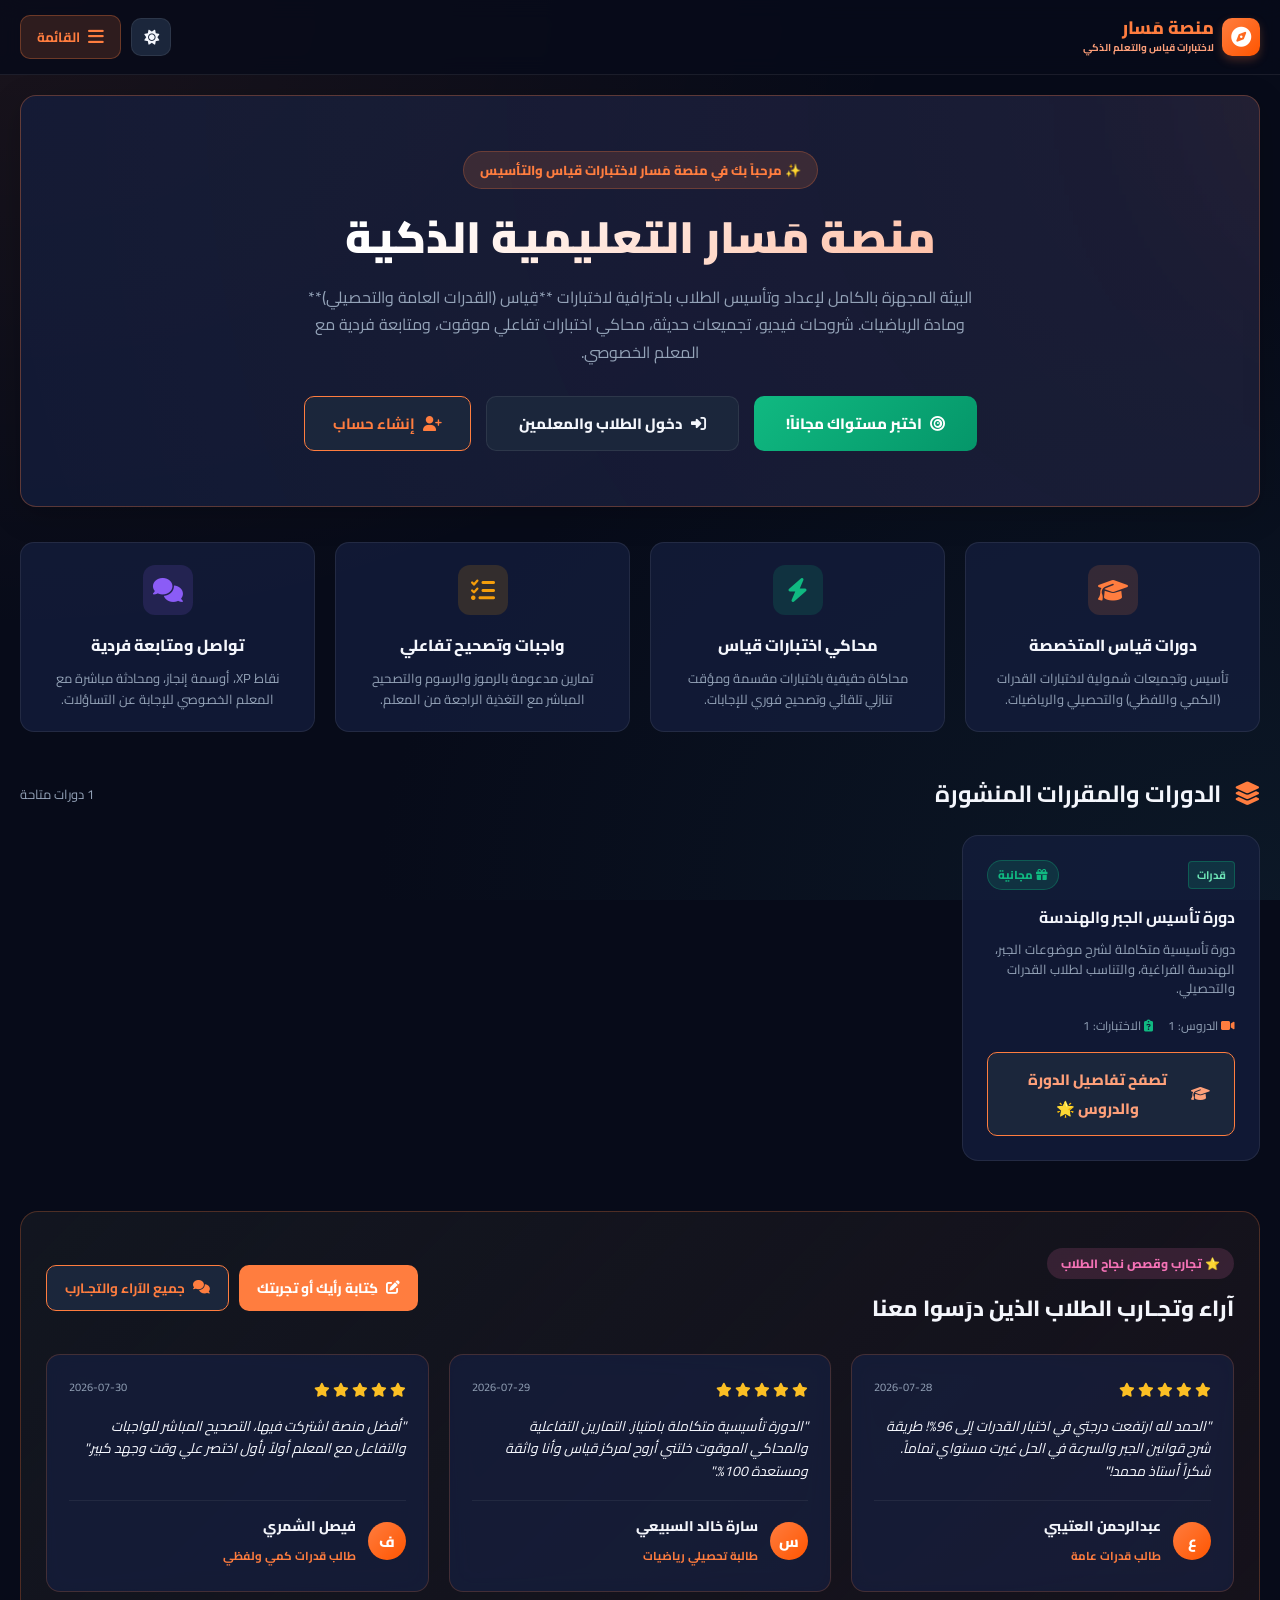
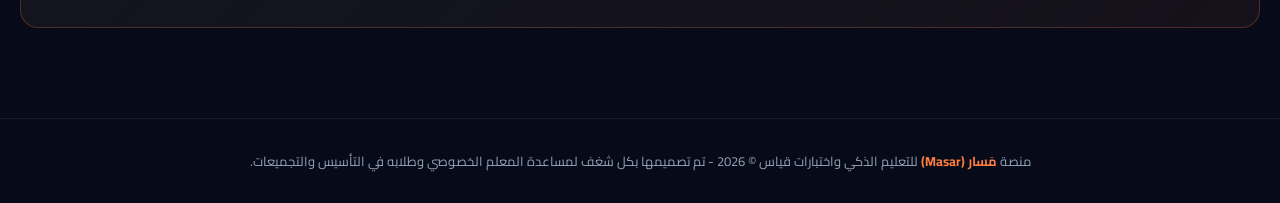
==== commit f08e2cb3: "Update 200.html via Masar Deployer" ====
--- a/200.html
+++ b/200.html
@@ -17,7 +17,7 @@
     <script>
         // Automatic Cache-Buster: Forces fresh online build fetch from GitHub
         (function() {
-            const CURRENT_BUILD = "v1786725007809";
+            const CURRENT_BUILD = "v1786747780123";
             const storedBuild = localStorage.getItem('masar_app_build');
             if (storedBuild !== CURRENT_BUILD) {
                 localStorage.setItem('masar_app_build', CURRENT_BUILD);
@@ -34,6 +34,16 @@
             }
         })();
     </script>
+    
+    <script>
+        // Theme Initialization
+        (function() {
+            const savedTheme = localStorage.getItem('masar_theme') || 'dark';
+            if (savedTheme === 'light') {
+                document.documentElement.setAttribute('data-theme', 'light');
+            }
+        })();
+    </script>
     <!-- Font Awesome Icons -->
     <link rel="stylesheet" href="https://cdnjs.cloudflare.com/ajax/libs/font-awesome/6.4.0/css/all.min.css">
     <!-- Supabase JS Client CDN -->
@@ -43,7 +53,7 @@
     <script src="https://cdn.jsdelivr.net/npm/katex@0.16.8/dist/katex.min.js"></script>
     <script src="https://cdn.jsdelivr.net/npm/katex@0.16.8/dist/contrib/auto-render.min.js"></script>
     <!-- Main Style Sheet -->
-    <link rel="stylesheet" href="style.css?v=v1786725007809">
+    <link rel="stylesheet" href="style.css?v=v1786747780123">
 </head>
 <body>
 
@@ -75,6 +85,12 @@
                     <i class="fa-solid fa-cloud"></i>
                 </button>
 
+                
+                <!-- Theme Toggle Button -->
+                <button id="theme-toggle-btn" class="btn btn-secondary" onclick="toggleTheme()" title="تبديل المظهر" style="padding: 8px 12px; border-radius: 10px; cursor: pointer; display: flex; align-items: center; justify-content: center; width: 40px; height: 38px;">
+                    <i class="fa-solid fa-sun" id="theme-toggle-icon"></i>
+                </button>
+                
                 <!-- Hamburger Menu Button (3 lines) -->
                 <button id="hamburger-menu-btn" class="btn hamburger-btn" onclick="openDrawerMenu()" style="display: flex; align-items: center; gap: 8px; padding: 8px 16px; font-weight: 700; border-radius: 10px; cursor: pointer;">
                     <i class="fa-solid fa-bars" style="font-size: 18px;"></i>
@@ -2190,7 +2206,7 @@
     <div class="toast-container" id="toast-container"></div>
 
     <!-- Main JavaScript Logic -->
-    <script src="app.js?v=v1786725007809"></script>
+    <script src="app.js?v=v1786747780123"></script>
     <script>
         // Unregister any legacy cached ServiceWorkers
         if ('serviceWorker' in navigator) {
@@ -2201,5 +2217,15 @@
             });
         }
     </script>
+
+    <script>
+        window.addEventListener('DOMContentLoaded', () => {
+            const icon = document.getElementById('theme-toggle-icon');
+            if (icon && document.documentElement.getAttribute('data-theme') === 'light') {
+                icon.classList.remove('fa-sun');
+                icon.classList.add('fa-moon');
+            }
+        });
+    </script>
 </body>
 </html>
--- a/style.css
+++ b/style.css
@@ -1,4 +1,24 @@
 @import url('https://fonts.googleapis.com/css2?family=Cairo:wght@300;400;500;600;700;800&display=swap');
+
+
+:root[data-theme="light"] {
+    --bg-dark: #F4F6FC;
+    --bg-card: #FFFFFF;
+    --bg-card-hover: #F8FAFC;
+    --border-color: rgba(0, 0, 0, 0.08);
+    --primary-navy: #FFFFFF;
+    --primary-light-navy: #F1F5F9;
+    --text-main: #0F172A;
+    --text-muted: #64748B;
+    --text-orange: #E65C00;
+    --accent-orange-glow: rgba(255, 125, 63, 0.15);
+    /* For light mode, make shadows visible instead of just borders */
+    --card-shadow: 0 4px 12px rgba(0,0,0,0.05);
+}
+
+:root[data-theme="light"] .glass-card {
+    box-shadow: var(--card-shadow);
+}
 
 :root {
     --bg-dark: #070B19;
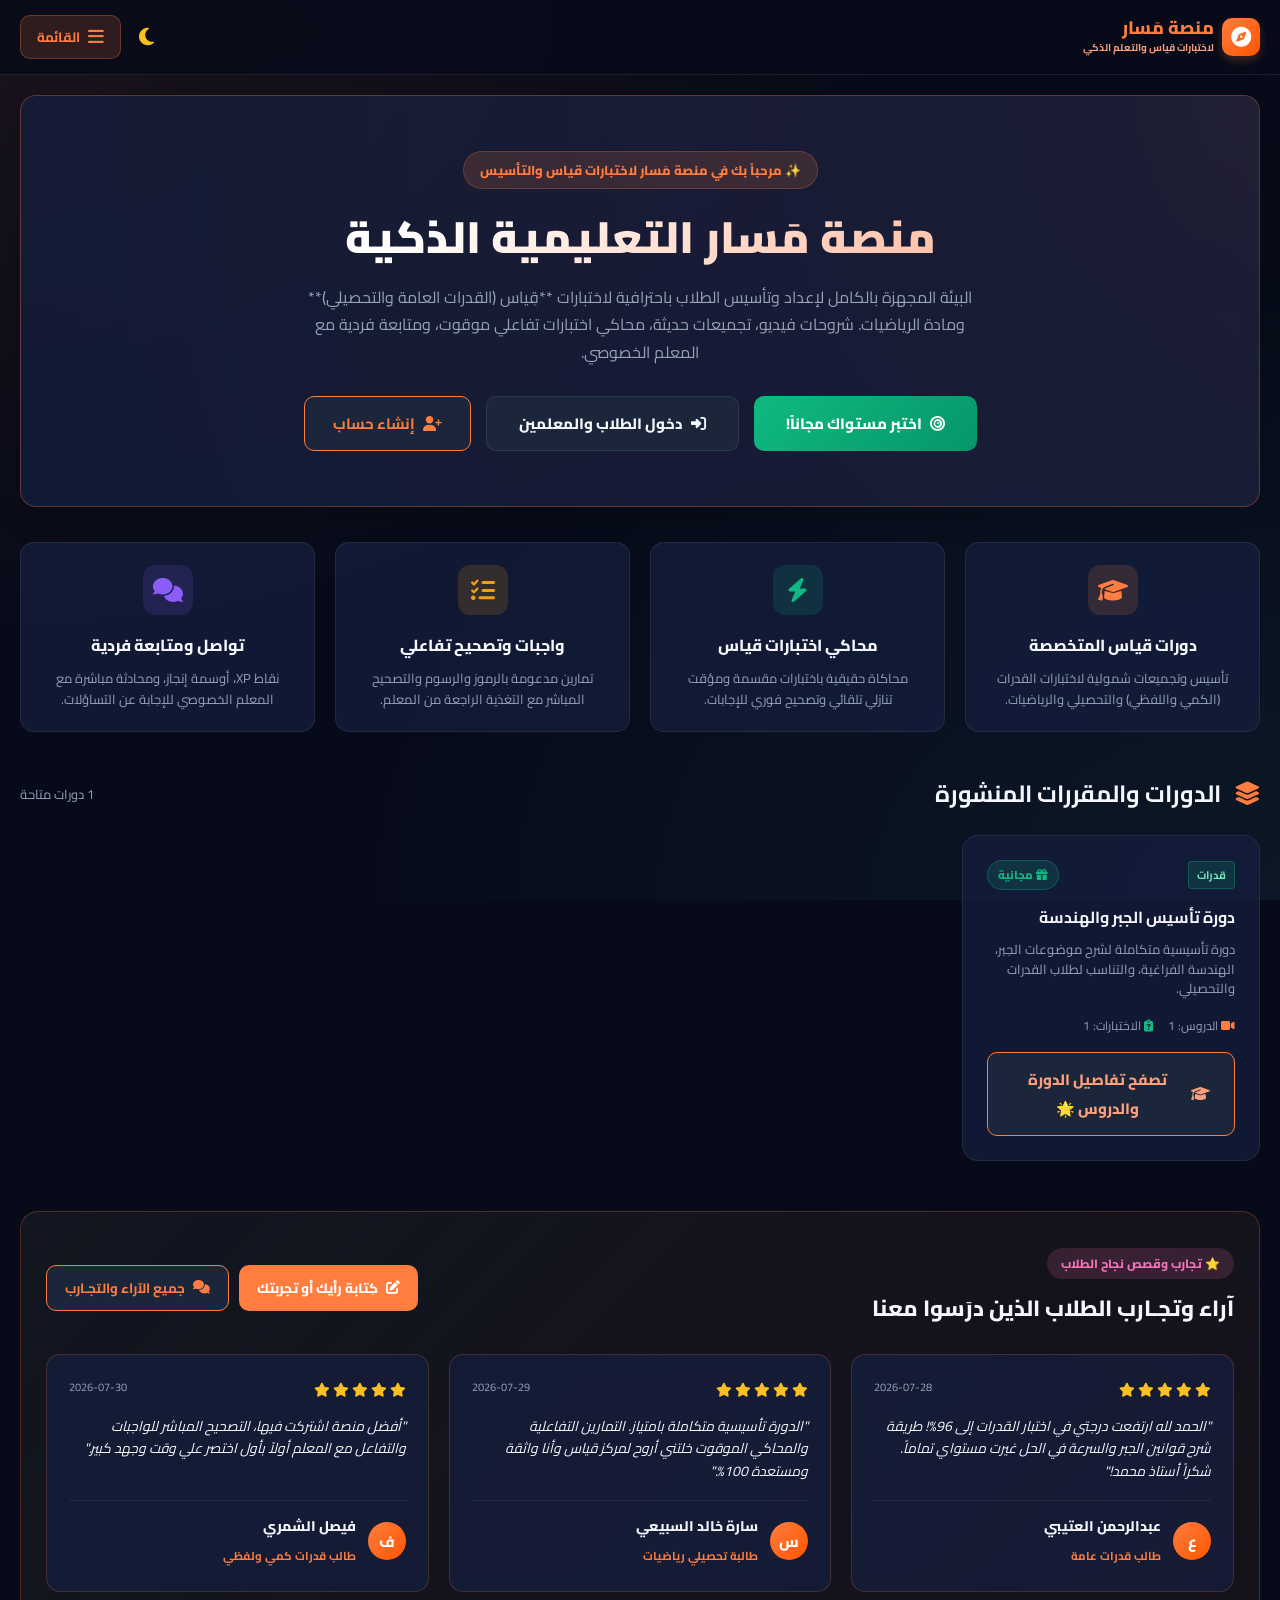
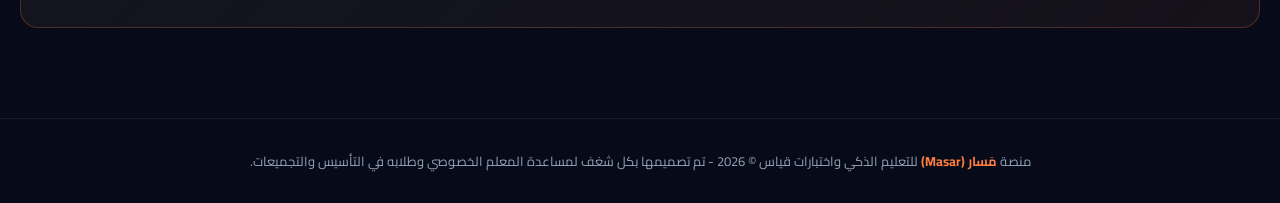
==== commit af367c85: "Update 200.html via Masar Deployer" ====
--- a/200.html
+++ b/200.html
@@ -17,7 +17,7 @@
     <script>
         // Automatic Cache-Buster: Forces fresh online build fetch from GitHub
         (function() {
-            const CURRENT_BUILD = "v1786747780123";
+            const CURRENT_BUILD = "v1786747980983";
             const storedBuild = localStorage.getItem('masar_app_build');
             if (storedBuild !== CURRENT_BUILD) {
                 localStorage.setItem('masar_app_build', CURRENT_BUILD);
@@ -53,7 +53,7 @@
     <script src="https://cdn.jsdelivr.net/npm/katex@0.16.8/dist/katex.min.js"></script>
     <script src="https://cdn.jsdelivr.net/npm/katex@0.16.8/dist/contrib/auto-render.min.js"></script>
     <!-- Main Style Sheet -->
-    <link rel="stylesheet" href="style.css?v=v1786747780123">
+    <link rel="stylesheet" href="style.css?v=v1786747980983">
 </head>
 <body>
 
@@ -86,9 +86,8 @@
                 </button>
 
                 
-                <!-- Theme Toggle Button -->
-                <button id="theme-toggle-btn" class="btn btn-secondary" onclick="toggleTheme()" title="تبديل المظهر" style="padding: 8px 12px; border-radius: 10px; cursor: pointer; display: flex; align-items: center; justify-content: center; width: 40px; height: 38px;">
-                    <i class="fa-solid fa-sun" id="theme-toggle-icon"></i>
+                <button id="theme-toggle-btn" onclick="toggleTheme()" title="تبديل المظهر" style="background: transparent; border: none; padding: 8px; cursor: pointer; display: flex; align-items: center; justify-content: center; font-size: 20px; color: var(--theme-icon-color); transition: 0.3s;" onmouseover="this.style.transform='scale(1.1)'" onmouseout="this.style.transform='scale(1)'">
+                    <i class="fa-solid fa-moon" id="theme-toggle-icon"></i>
                 </button>
                 
                 <!-- Hamburger Menu Button (3 lines) -->
@@ -2206,7 +2205,7 @@
     <div class="toast-container" id="toast-container"></div>
 
     <!-- Main JavaScript Logic -->
-    <script src="app.js?v=v1786747780123"></script>
+    <script src="app.js?v=v1786747980983"></script>
     <script>
         // Unregister any legacy cached ServiceWorkers
         if ('serviceWorker' in navigator) {
@@ -2220,11 +2219,7 @@
 
     <script>
         window.addEventListener('DOMContentLoaded', () => {
-            const icon = document.getElementById('theme-toggle-icon');
-            if (icon && document.documentElement.getAttribute('data-theme') === 'light') {
-                icon.classList.remove('fa-sun');
-                icon.classList.add('fa-moon');
-            }
+            // Theme is handled by CSS and the button now
         });
     </script>
 </body>
--- a/style.css
+++ b/style.css
@@ -12,6 +12,7 @@
     --text-muted: #64748B;
     --text-orange: #E65C00;
     --accent-orange-glow: rgba(255, 125, 63, 0.15);
+    --theme-icon-color: #475569;
     /* For light mode, make shadows visible instead of just borders */
     --card-shadow: 0 4px 12px rgba(0,0,0,0.05);
 }
@@ -40,6 +41,7 @@
     --danger: #EF4444;
     --danger-glow: rgba(239, 68, 68, 0.15);
     --purple-xp: #8B5CF6;
+    --theme-icon-color: #FBBF24;
     --font-cairo: 'Cairo', sans-serif;
     --transition: all 0.3s cubic-bezier(0.4, 0, 0.2, 1);
 }
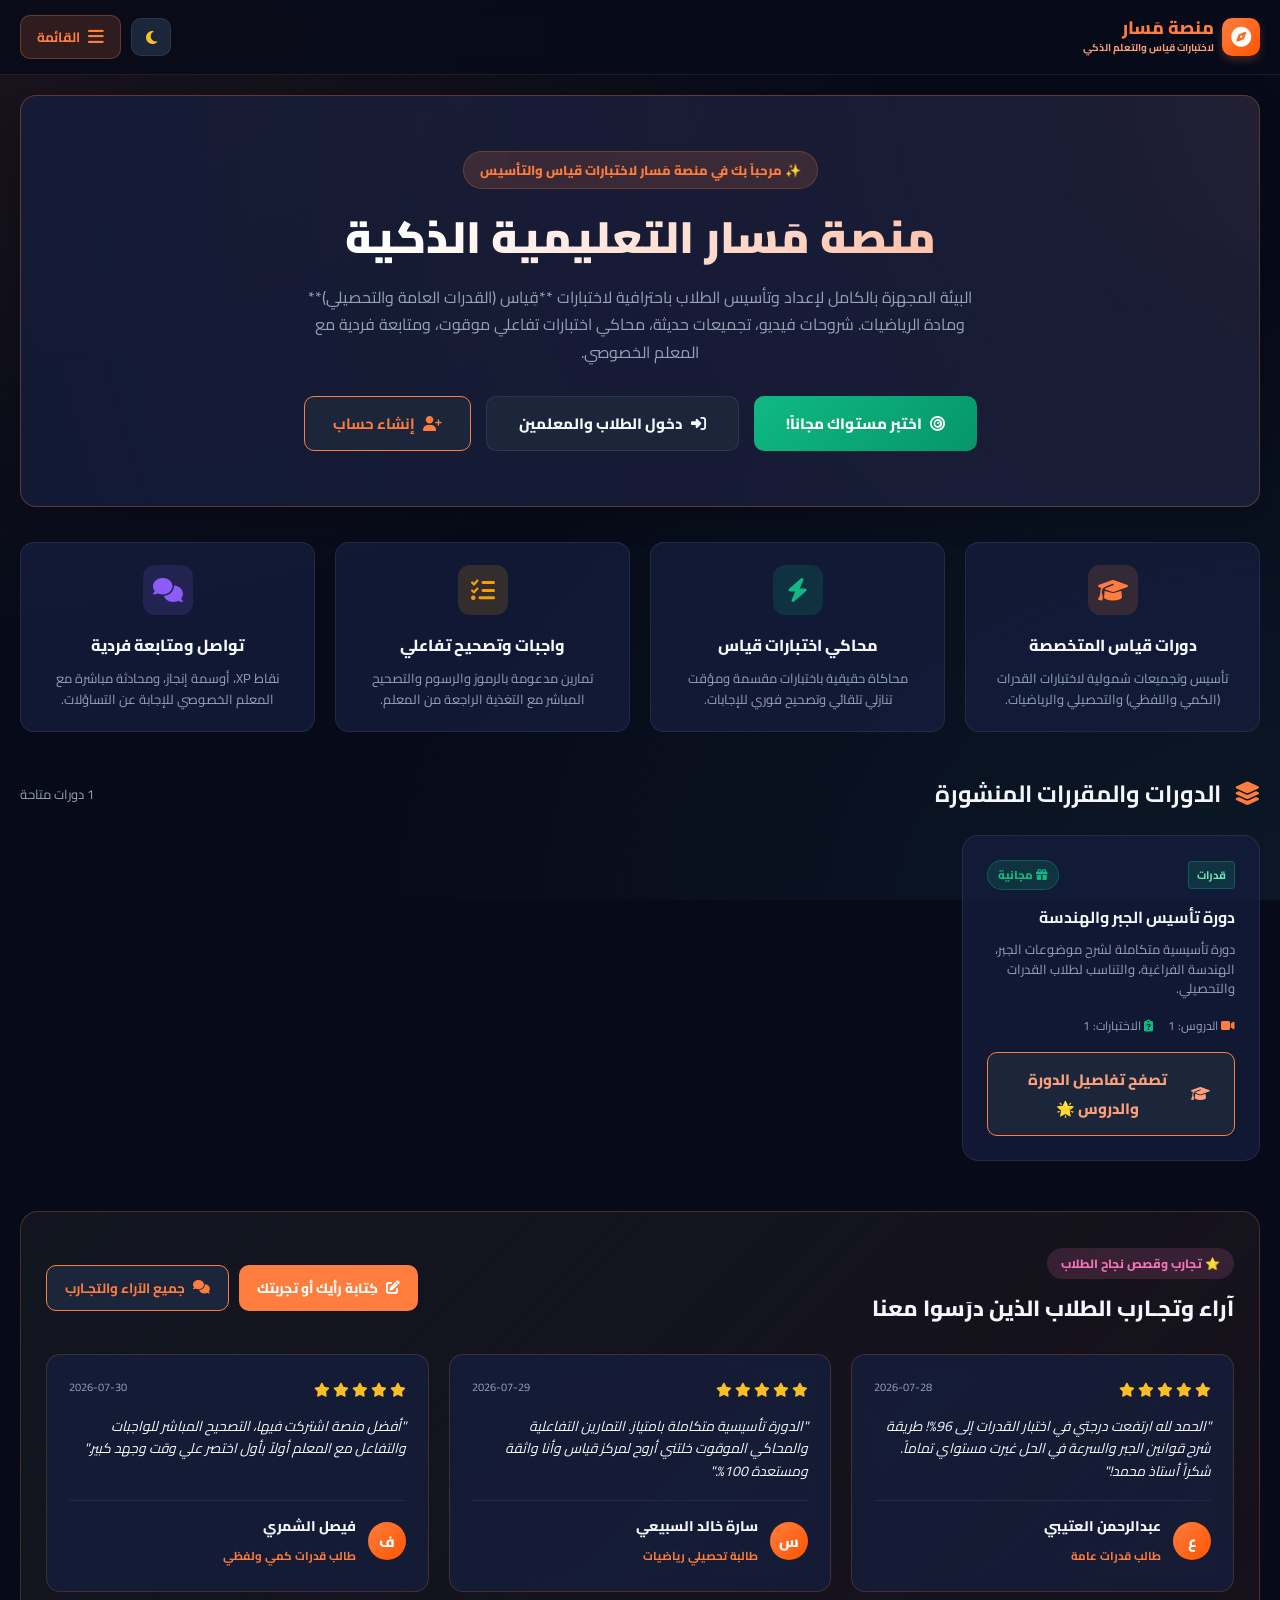
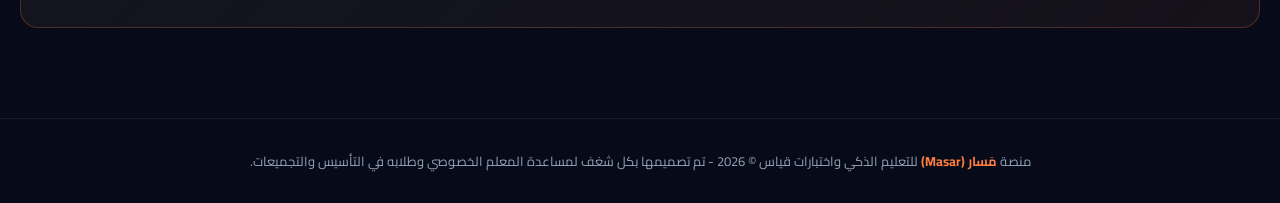
==== commit bc24a917: "Update 200.html via Masar Deployer" ====
--- a/200.html
+++ b/200.html
@@ -17,7 +17,7 @@
     <script>
         // Automatic Cache-Buster: Forces fresh online build fetch from GitHub
         (function() {
-            const CURRENT_BUILD = "v1786747980983";
+            const CURRENT_BUILD = "v1786748097120";
             const storedBuild = localStorage.getItem('masar_app_build');
             if (storedBuild !== CURRENT_BUILD) {
                 localStorage.setItem('masar_app_build', CURRENT_BUILD);
@@ -53,7 +53,7 @@
     <script src="https://cdn.jsdelivr.net/npm/katex@0.16.8/dist/katex.min.js"></script>
     <script src="https://cdn.jsdelivr.net/npm/katex@0.16.8/dist/contrib/auto-render.min.js"></script>
     <!-- Main Style Sheet -->
-    <link rel="stylesheet" href="style.css?v=v1786747980983">
+    <link rel="stylesheet" href="style.css?v=v1786748097120">
 </head>
 <body>
 
@@ -85,8 +85,7 @@
                     <i class="fa-solid fa-cloud"></i>
                 </button>
 
-                
-                <button id="theme-toggle-btn" onclick="toggleTheme()" title="تبديل المظهر" style="background: transparent; border: none; padding: 8px; cursor: pointer; display: flex; align-items: center; justify-content: center; font-size: 20px; color: var(--theme-icon-color); transition: 0.3s;" onmouseover="this.style.transform='scale(1.1)'" onmouseout="this.style.transform='scale(1)'">
+                <button id="theme-toggle-btn" class="btn btn-secondary" onclick="toggleTheme()" title="تبديل المظهر" style="padding: 8px 12px; border-radius: 10px; cursor: pointer; display: flex; align-items: center; justify-content: center; width: 40px; height: 38px; color: var(--theme-icon-color); transition: 0.3s;">
                     <i class="fa-solid fa-moon" id="theme-toggle-icon"></i>
                 </button>
                 
@@ -2205,7 +2204,7 @@
     <div class="toast-container" id="toast-container"></div>
 
     <!-- Main JavaScript Logic -->
-    <script src="app.js?v=v1786747980983"></script>
+    <script src="app.js?v=v1786748097120"></script>
     <script>
         // Unregister any legacy cached ServiceWorkers
         if ('serviceWorker' in navigator) {
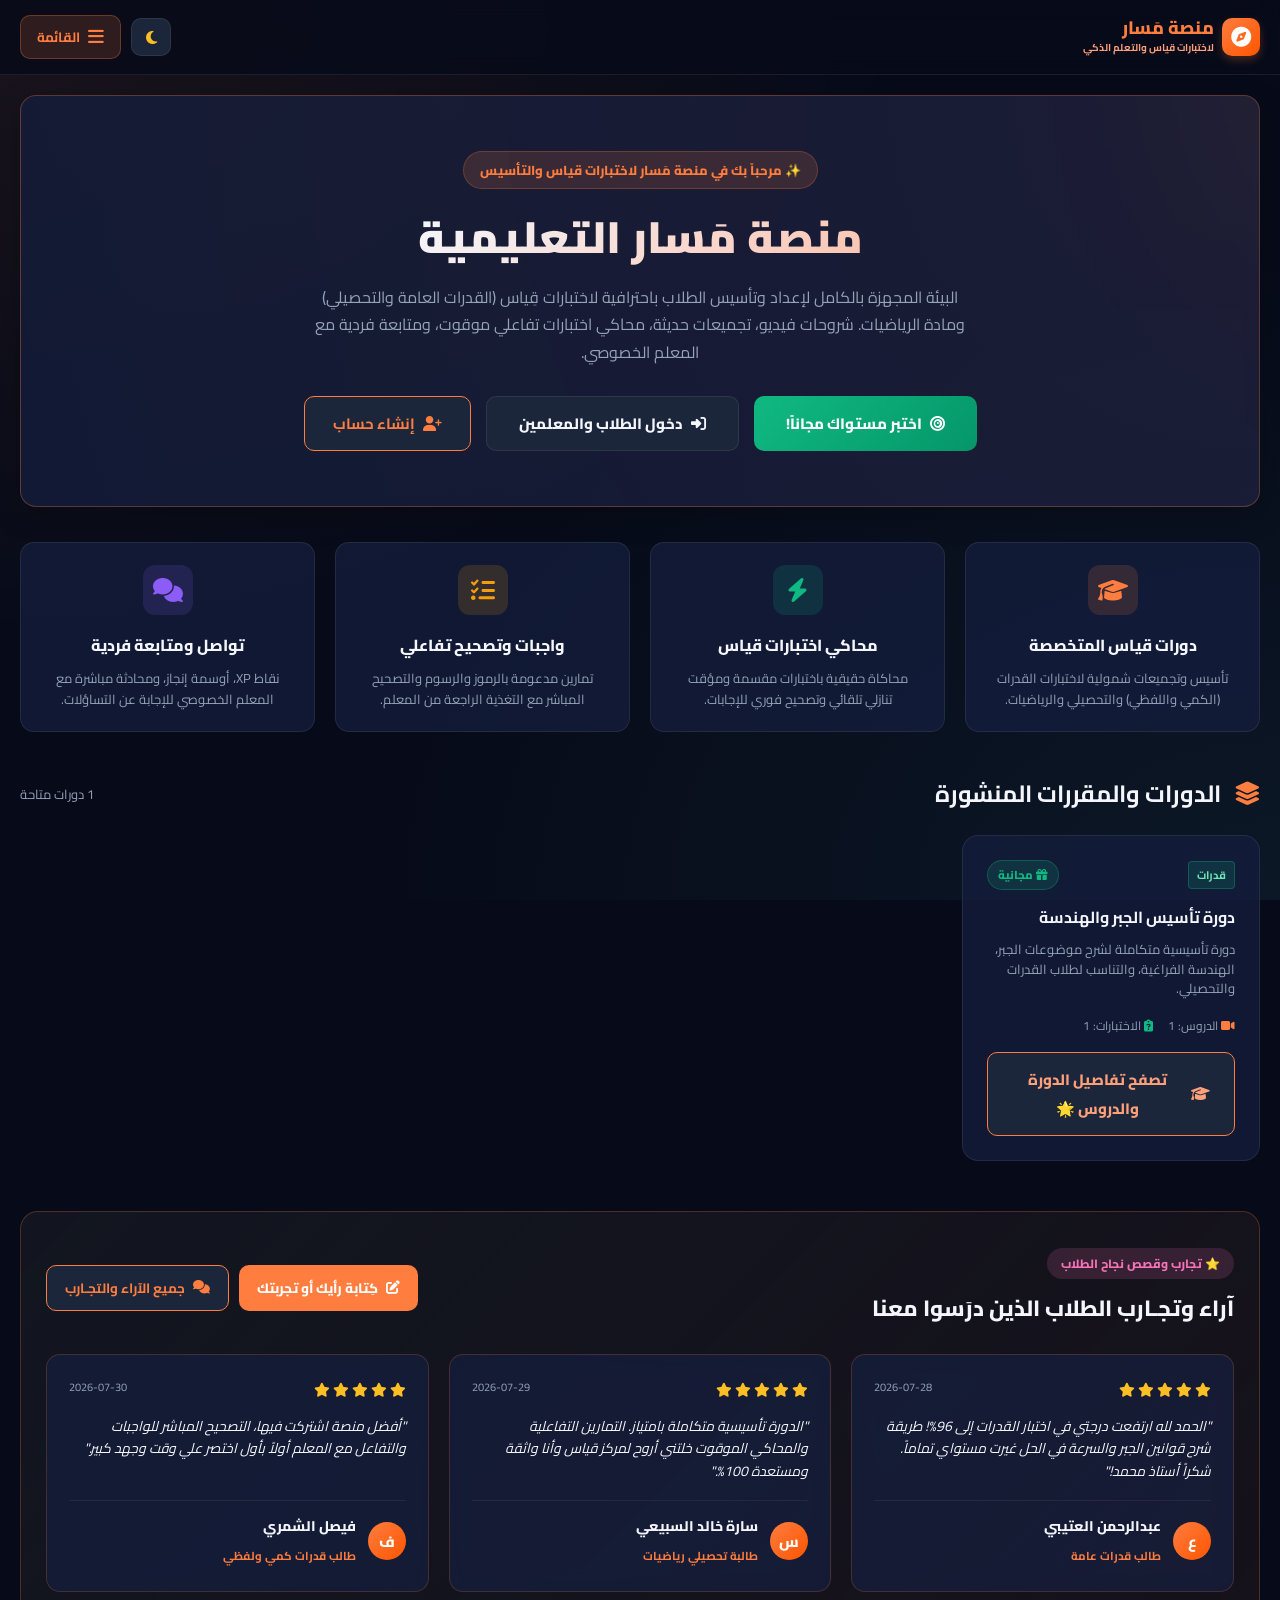
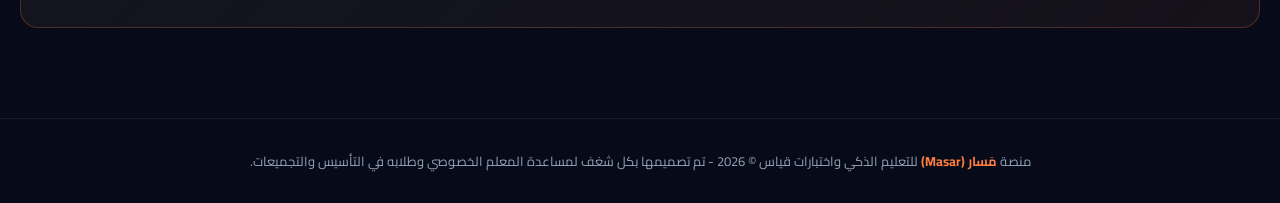
==== commit 8899f279: "Update 200.html via Masar Deployer" ====
--- a/200.html
+++ b/200.html
@@ -17,7 +17,7 @@
     <script>
         // Automatic Cache-Buster: Forces fresh online build fetch from GitHub
         (function() {
-            const CURRENT_BUILD = "v1786748097120";
+            const CURRENT_BUILD = "v1786748718288";
             const storedBuild = localStorage.getItem('masar_app_build');
             if (storedBuild !== CURRENT_BUILD) {
                 localStorage.setItem('masar_app_build', CURRENT_BUILD);
@@ -53,7 +53,7 @@
     <script src="https://cdn.jsdelivr.net/npm/katex@0.16.8/dist/katex.min.js"></script>
     <script src="https://cdn.jsdelivr.net/npm/katex@0.16.8/dist/contrib/auto-render.min.js"></script>
     <!-- Main Style Sheet -->
-    <link rel="stylesheet" href="style.css?v=v1786748097120">
+    <link rel="stylesheet" href="style.css?v=v1786748718288">
 </head>
 <body>
 
@@ -107,11 +107,11 @@
                 <div class="hero-badge" style="display: inline-block; background: rgba(255, 125, 63, 0.15); color: var(--accent-orange); padding: 6px 16px; border-radius: 30px; font-weight: 800; font-size: 13px; margin-bottom: 20px; border: 1px solid rgba(255, 125, 63, 0.25);">
                     ✨ مرحباً بك في منصة مَسار لاختبارات قياس والتأسيس
                 </div>
-                <h1 style="font-size: clamp(28px, 5vw, 44px); font-weight: 900; margin-bottom: 18px; background: linear-gradient(135deg, #FFF 30%, var(--text-orange)); -webkit-background-clip: text; -webkit-text-fill-color: transparent; line-height: 1.3;">
-                    منصة مَسار التعليمية الذكية
+                <h1 style="font-size: clamp(28px, 5vw, 44px); font-weight: 900; margin-bottom: 18px; background: linear-gradient(135deg, var(--text-main) 30%, var(--text-orange)); -webkit-background-clip: text; -webkit-text-fill-color: transparent; line-height: 1.3;">
+                    منصة مَسار التعليمية
                 </h1>
                 <p style="font-size: 16px; color: var(--text-muted); max-width: 680px; margin: 0 auto 30px auto; line-height: 1.7;">
-                    البيئة المجهزة بالكامل لإعداد وتأسيس الطلاب باحترافية لاختبارات **قِياس (القدرات العامة والتحصيلي)** ومادة الرياضيات. شروحات فيديو، تجميعات حديثة، محاكي اختبارات تفاعلي موقوت، ومتابعة فردية مع المعلم الخصوصي.
+                    البيئة المجهزة بالكامل لإعداد وتأسيس الطلاب باحترافية لاختبارات قِياس (القدرات العامة والتحصيلي) ومادة الرياضيات. شروحات فيديو، تجميعات حديثة، محاكي اختبارات تفاعلي موقوت، ومتابعة فردية مع المعلم الخصوصي.
                 </p>
                 <div id="landing-hero-actions" style="display: flex; gap: 15px; justify-content: center; flex-wrap: wrap;">
                     <button class="btn btn-primary" onclick="startPlacementTestHandler()" style="padding: 12px 32px; font-size: 15px; font-weight: 800; border-radius: 10px; background: linear-gradient(135deg, var(--success), #059669); border-color: #059669;">
@@ -2204,7 +2204,7 @@
     <div class="toast-container" id="toast-container"></div>
 
     <!-- Main JavaScript Logic -->
-    <script src="app.js?v=v1786748097120"></script>
+    <script src="app.js?v=v1786748718288"></script>
     <script>
         // Unregister any legacy cached ServiceWorkers
         if ('serviceWorker' in navigator) {
--- a/style.css
+++ b/style.css
@@ -13,6 +13,7 @@
     --text-orange: #E65C00;
     --accent-orange-glow: rgba(255, 125, 63, 0.15);
     --theme-icon-color: #475569;
+    --header-bg: rgba(255, 255, 255, 0.85);
     /* For light mode, make shadows visible instead of just borders */
     --card-shadow: 0 4px 12px rgba(0,0,0,0.05);
 }
@@ -42,6 +43,7 @@
     --danger-glow: rgba(239, 68, 68, 0.15);
     --purple-xp: #8B5CF6;
     --theme-icon-color: #FBBF24;
+    --header-bg: rgba(7, 11, 25, 0.8);
     --font-cairo: 'Cairo', sans-serif;
     --transition: all 0.3s cubic-bezier(0.4, 0, 0.2, 1);
 }
@@ -202,7 +204,7 @@
 
 /* Header & Nav */
 header {
-    background: rgba(7, 11, 25, 0.8);
+    background: var(--header-bg);
     backdrop-filter: blur(10px);
     border-bottom: 1px solid var(--border-color);
     position: sticky;
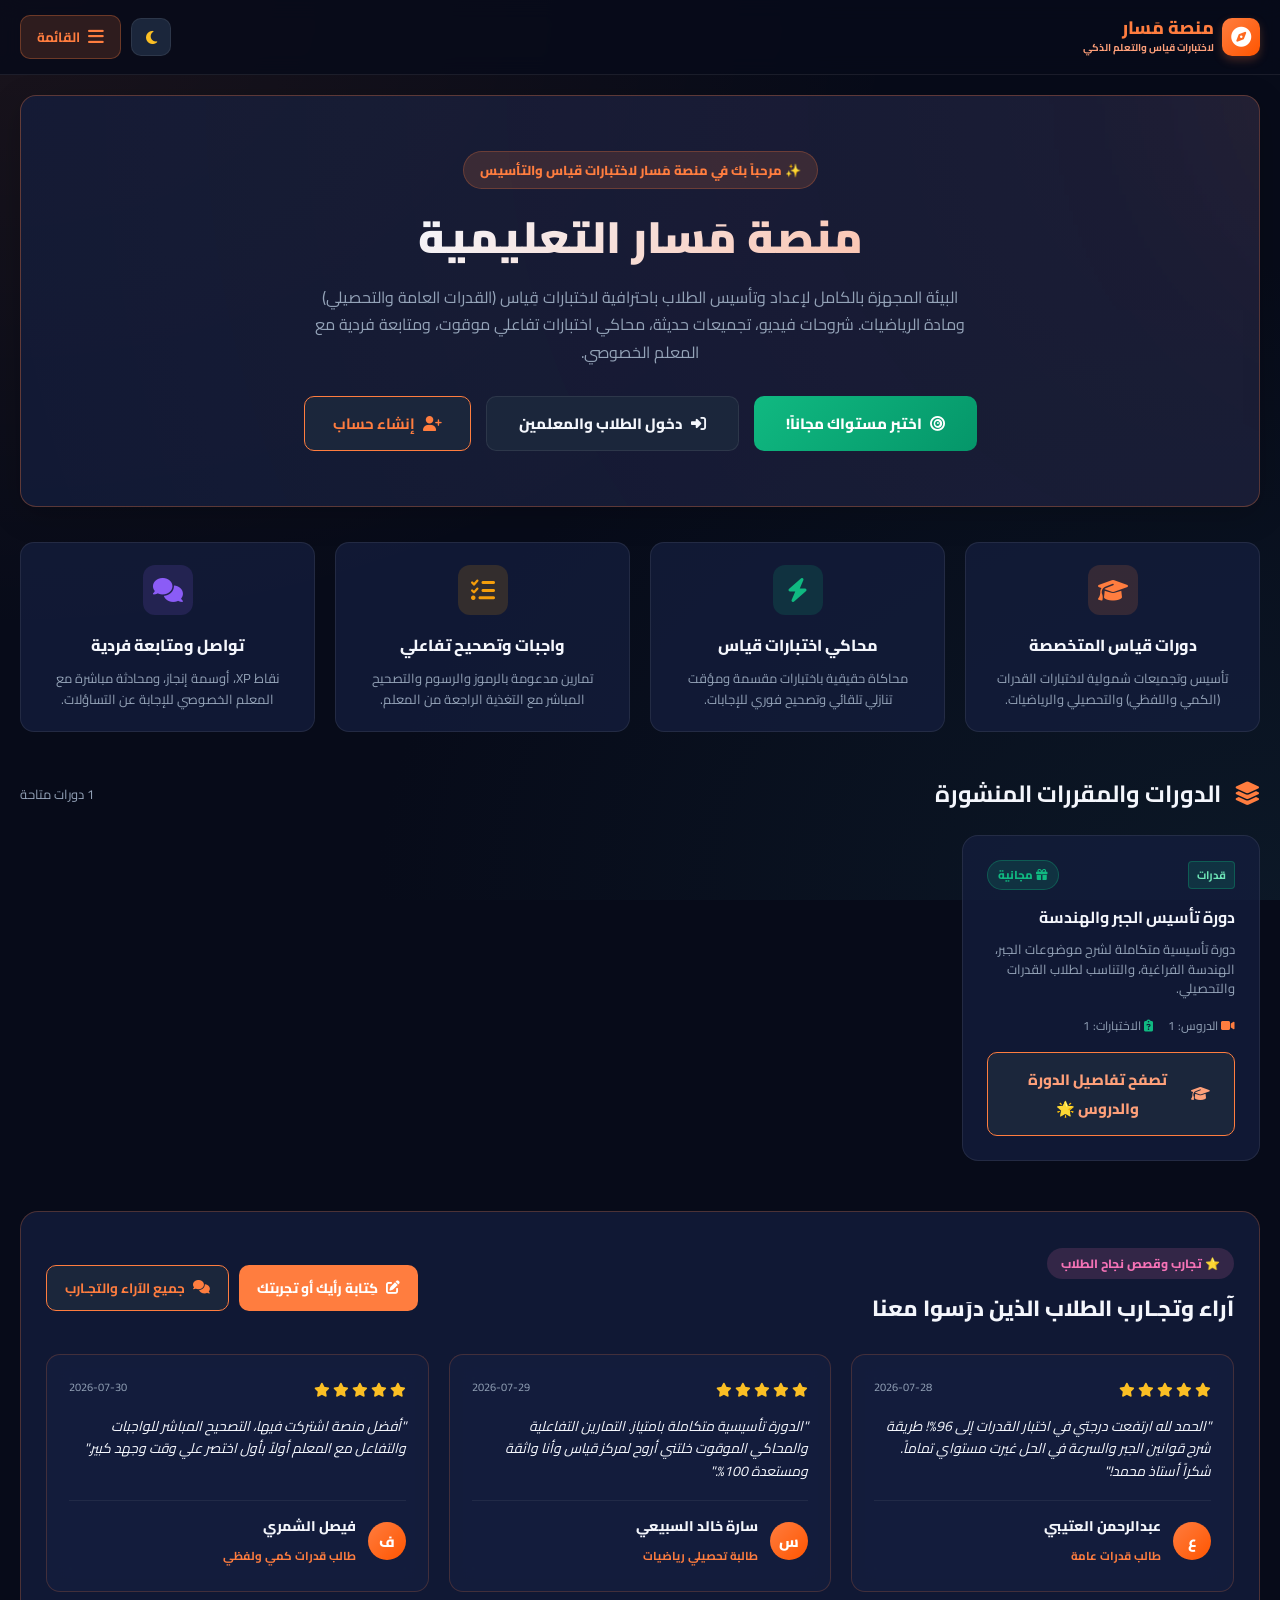
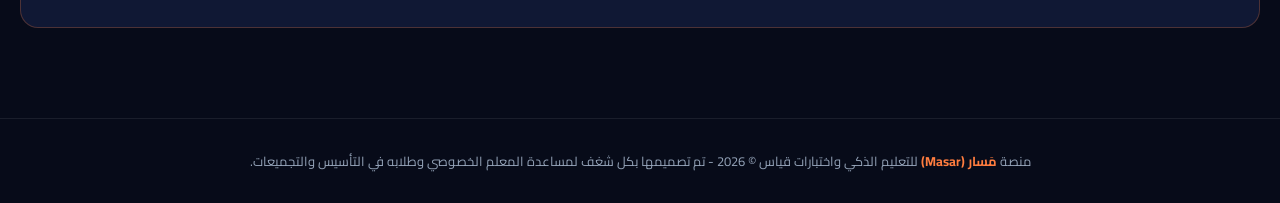
==== commit 0963d976: "Update 200.html via Masar Deployer" ====
--- a/200.html
+++ b/200.html
@@ -17,7 +17,7 @@
     <script>
         // Automatic Cache-Buster: Forces fresh online build fetch from GitHub
         (function() {
-            const CURRENT_BUILD = "v1786748718288";
+            const CURRENT_BUILD = "v1786749452444";
             const storedBuild = localStorage.getItem('masar_app_build');
             if (storedBuild !== CURRENT_BUILD) {
                 localStorage.setItem('masar_app_build', CURRENT_BUILD);
@@ -53,7 +53,7 @@
     <script src="https://cdn.jsdelivr.net/npm/katex@0.16.8/dist/katex.min.js"></script>
     <script src="https://cdn.jsdelivr.net/npm/katex@0.16.8/dist/contrib/auto-render.min.js"></script>
     <!-- Main Style Sheet -->
-    <link rel="stylesheet" href="style.css?v=v1786748718288">
+    <link rel="stylesheet" href="style.css?v=v1786749452444">
 </head>
 <body>
 
@@ -174,7 +174,7 @@
 
             <!-- Student Reviews / Testimonials Section on Landing Page -->
             <div id="landing-testimonials-section" style="margin-top: 50px; margin-bottom: 30px;">
-                <div class="glass-card" style="padding: 35px 25px; border-radius: 18px; border-color: rgba(255, 125, 63, 0.25); background: linear-gradient(135deg, rgba(20, 24, 33, 0.85), rgba(255, 125, 63, 0.06));">
+                <div class="glass-card" style="padding: 35px 25px; border-radius: 18px; border-color: rgba(255, 125, 63, 0.25);">
                     <div style="display: flex; justify-content: space-between; align-items: center; flex-wrap: wrap; gap: 15px; margin-bottom: 25px;">
                         <div>
                             <span class="hero-badge" style="display: inline-block; background: rgba(244, 114, 182, 0.15); color: #F472B6; padding: 4px 14px; border-radius: 20px; font-size: 12px; font-weight: 800; margin-bottom: 8px;">
@@ -732,7 +732,7 @@
                             
                             <div id="create-assign-students-container" style="display: none; background: rgba(0,0,0,0.15); border: 1px solid var(--border-color); border-radius: 10px; padding: 15px;">
                                 <div style="display: flex; gap: 10px; margin-bottom: 12px; flex-wrap: wrap;">
-                                    <input type="text" id="create-assign-search-input" oninput="filterCreateAssignStudents(this.value)" placeholder="🔍 ابحث عن اسم الطالب أو اسم المستخدم..." style="flex: 1; min-width: 200px; padding: 8px 12px; font-size: 13px; background: rgba(0,0,0,0.2); border: 1px solid var(--border-color); border-radius: 6px; color: var(--text-main);">
+                                    <input type="text" id="create-assign-search-input" oninput="filterCreateAssignStudents(this.value)" placeholder="🔍 ابحث عن اسم الطالب أو اسم المستخدم..." style="flex: 1; min-width: 200px; padding: 8px 12px; font-size: 13px; background: var(--input-bg); border: 1px solid var(--border-color); border-radius: 6px; color: var(--text-main);">
                                     <button type="button" class="btn btn-secondary" onclick="selectAllCreateAssignStudents(true)" style="padding: 6px 12px; font-size: 12px;">
                                         <i class="fa-solid fa-check-double"></i> اختيار الكل
                                     </button>
@@ -937,7 +937,7 @@
                             
                             <div id="edit-assign-students-container" style="display: none; background: rgba(0,0,0,0.15); border: 1px solid var(--border-color); border-radius: 10px; padding: 15px;">
                                 <div style="display: flex; gap: 10px; margin-bottom: 12px; flex-wrap: wrap;">
-                                    <input type="text" id="edit-assign-search-input" oninput="filterEditAssignStudents(this.value)" placeholder="🔍 ابحث عن اسم الطالب أو اسم المستخدم..." style="flex: 1; min-width: 200px; padding: 8px 12px; font-size: 13px; background: rgba(0,0,0,0.2); border: 1px solid var(--border-color); border-radius: 6px; color: var(--text-main);">
+                                    <input type="text" id="edit-assign-search-input" oninput="filterEditAssignStudents(this.value)" placeholder="🔍 ابحث عن اسم الطالب أو اسم المستخدم..." style="flex: 1; min-width: 200px; padding: 8px 12px; font-size: 13px; background: var(--input-bg); border: 1px solid var(--border-color); border-radius: 6px; color: var(--text-main);">
                                     <button type="button" class="btn btn-secondary" onclick="selectAllEditAssignStudents(true)" style="padding: 6px 12px; font-size: 12px;">
                                         <i class="fa-solid fa-check-double"></i> اختيار الكل
                                     </button>
@@ -2204,7 +2204,7 @@
     <div class="toast-container" id="toast-container"></div>
 
     <!-- Main JavaScript Logic -->
-    <script src="app.js?v=v1786748718288"></script>
+    <script src="app.js?v=v1786749452444"></script>
     <script>
         // Unregister any legacy cached ServiceWorkers
         if ('serviceWorker' in navigator) {
--- a/style.css
+++ b/style.css
@@ -14,6 +14,8 @@
     --accent-orange-glow: rgba(255, 125, 63, 0.15);
     --theme-icon-color: #475569;
     --header-bg: rgba(255, 255, 255, 0.85);
+    --input-bg: rgba(255, 255, 255, 0.6);
+    --input-bg-focus: rgba(255, 255, 255, 1);
     /* For light mode, make shadows visible instead of just borders */
     --card-shadow: 0 4px 12px rgba(0,0,0,0.05);
 }
@@ -44,6 +46,8 @@
     --purple-xp: #8B5CF6;
     --theme-icon-color: #FBBF24;
     --header-bg: rgba(7, 11, 25, 0.8);
+    --input-bg: rgba(13, 27, 42, 0.6);
+    --input-bg-focus: rgba(13, 27, 42, 0.85);
     --font-cairo: 'Cairo', sans-serif;
     --transition: all 0.3s cubic-bezier(0.4, 0, 0.2, 1);
 }
@@ -129,7 +133,7 @@
 input, textarea, select {
     width: 100%;
     padding: 12px 16px;
-    background: rgba(13, 27, 42, 0.6);
+    background: var(--input-bg);
     border: 1px solid var(--border-color);
     border-radius: 10px;
     color: var(--text-main);
@@ -142,7 +146,7 @@
 input:focus, textarea:focus, select:focus {
     border-color: var(--accent-orange);
     box-shadow: 0 0 0 3px var(--accent-orange-glow);
-    background: rgba(13, 27, 42, 0.85);
+    background: var(--input-bg-focus);
 }
 
 label {
